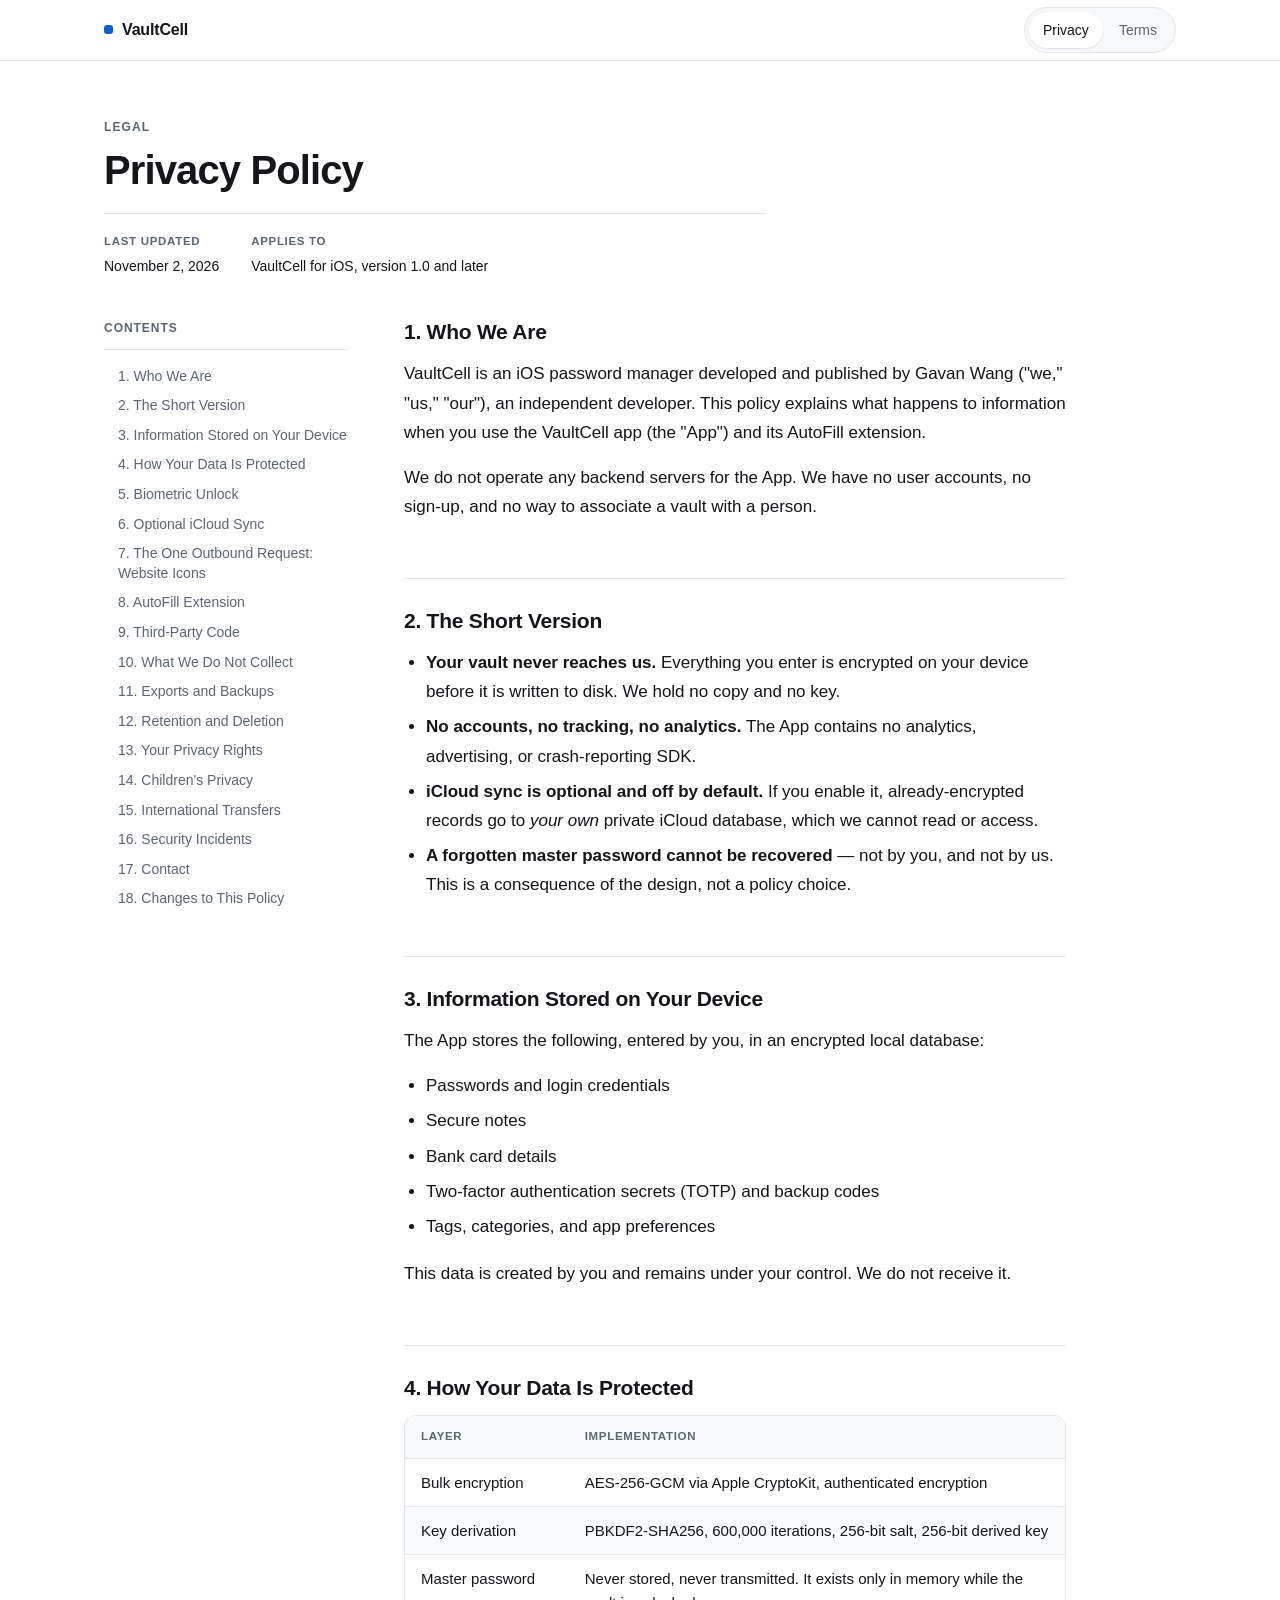
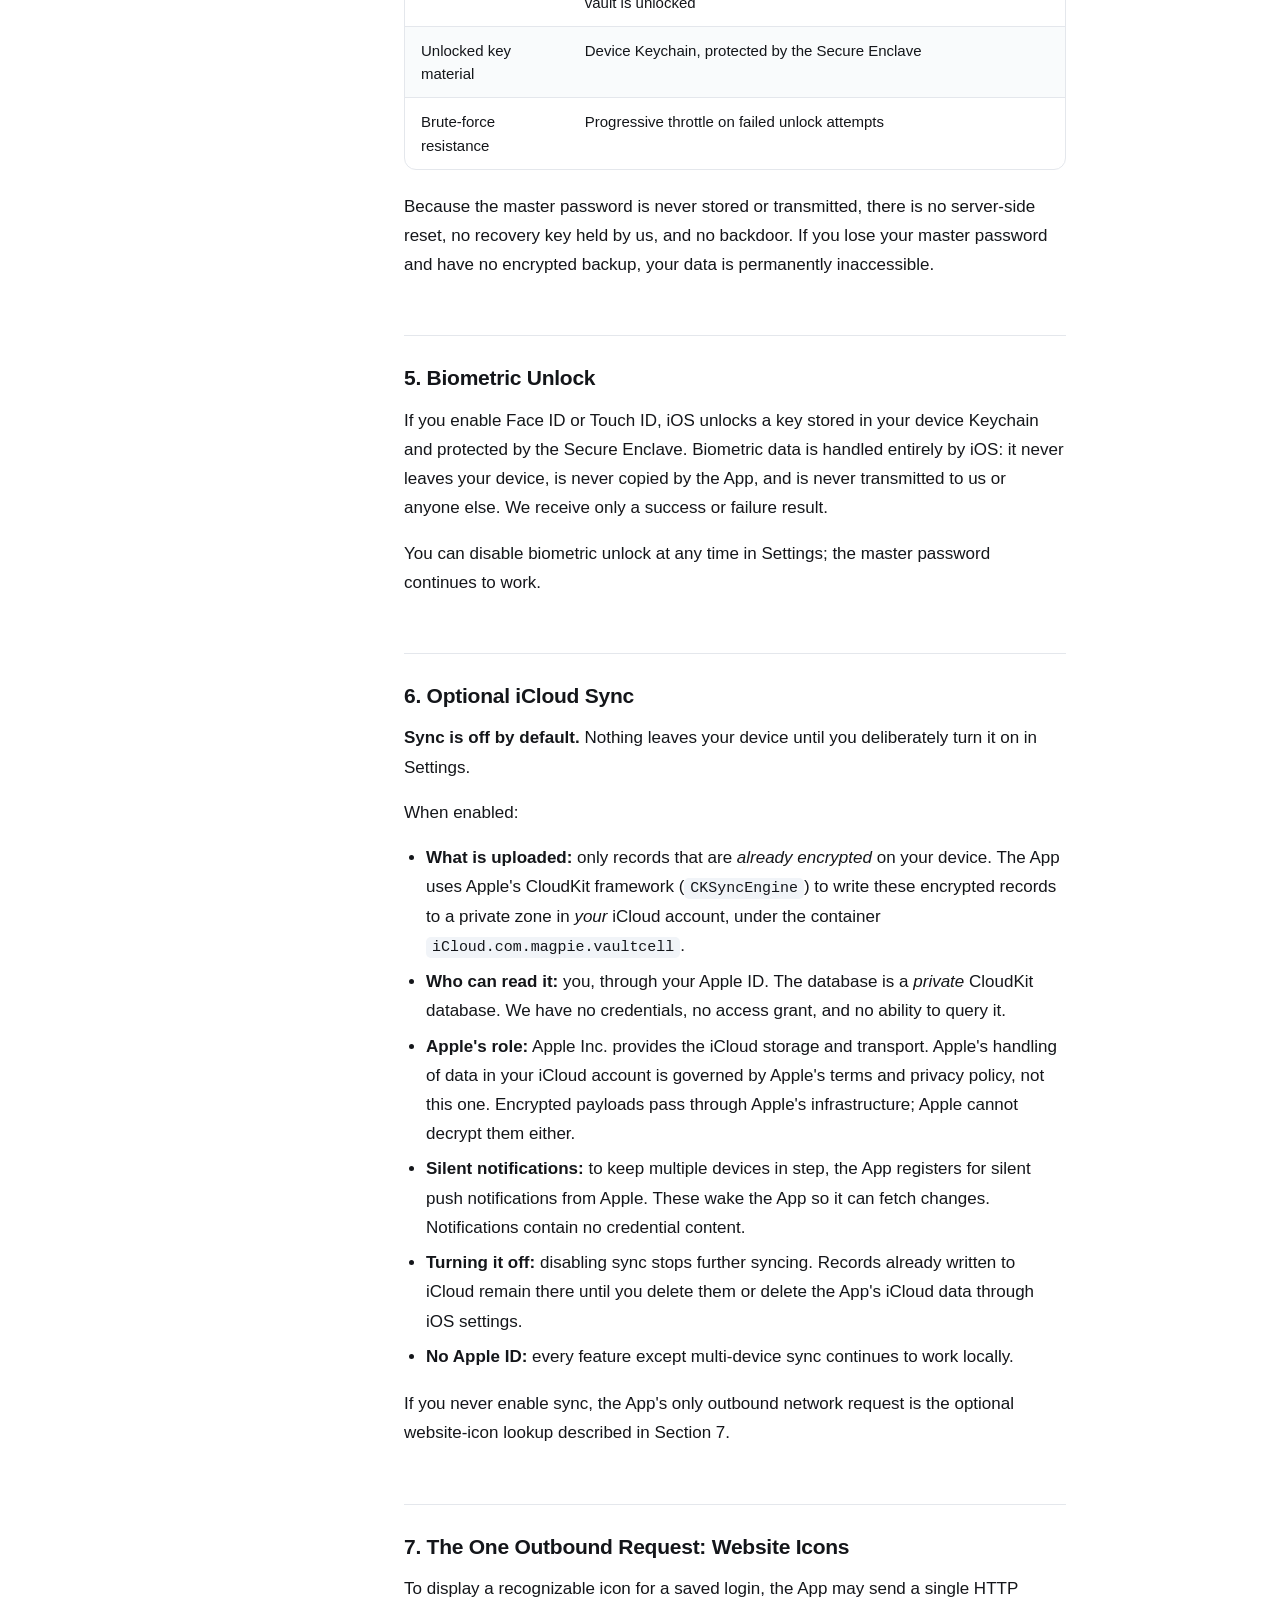
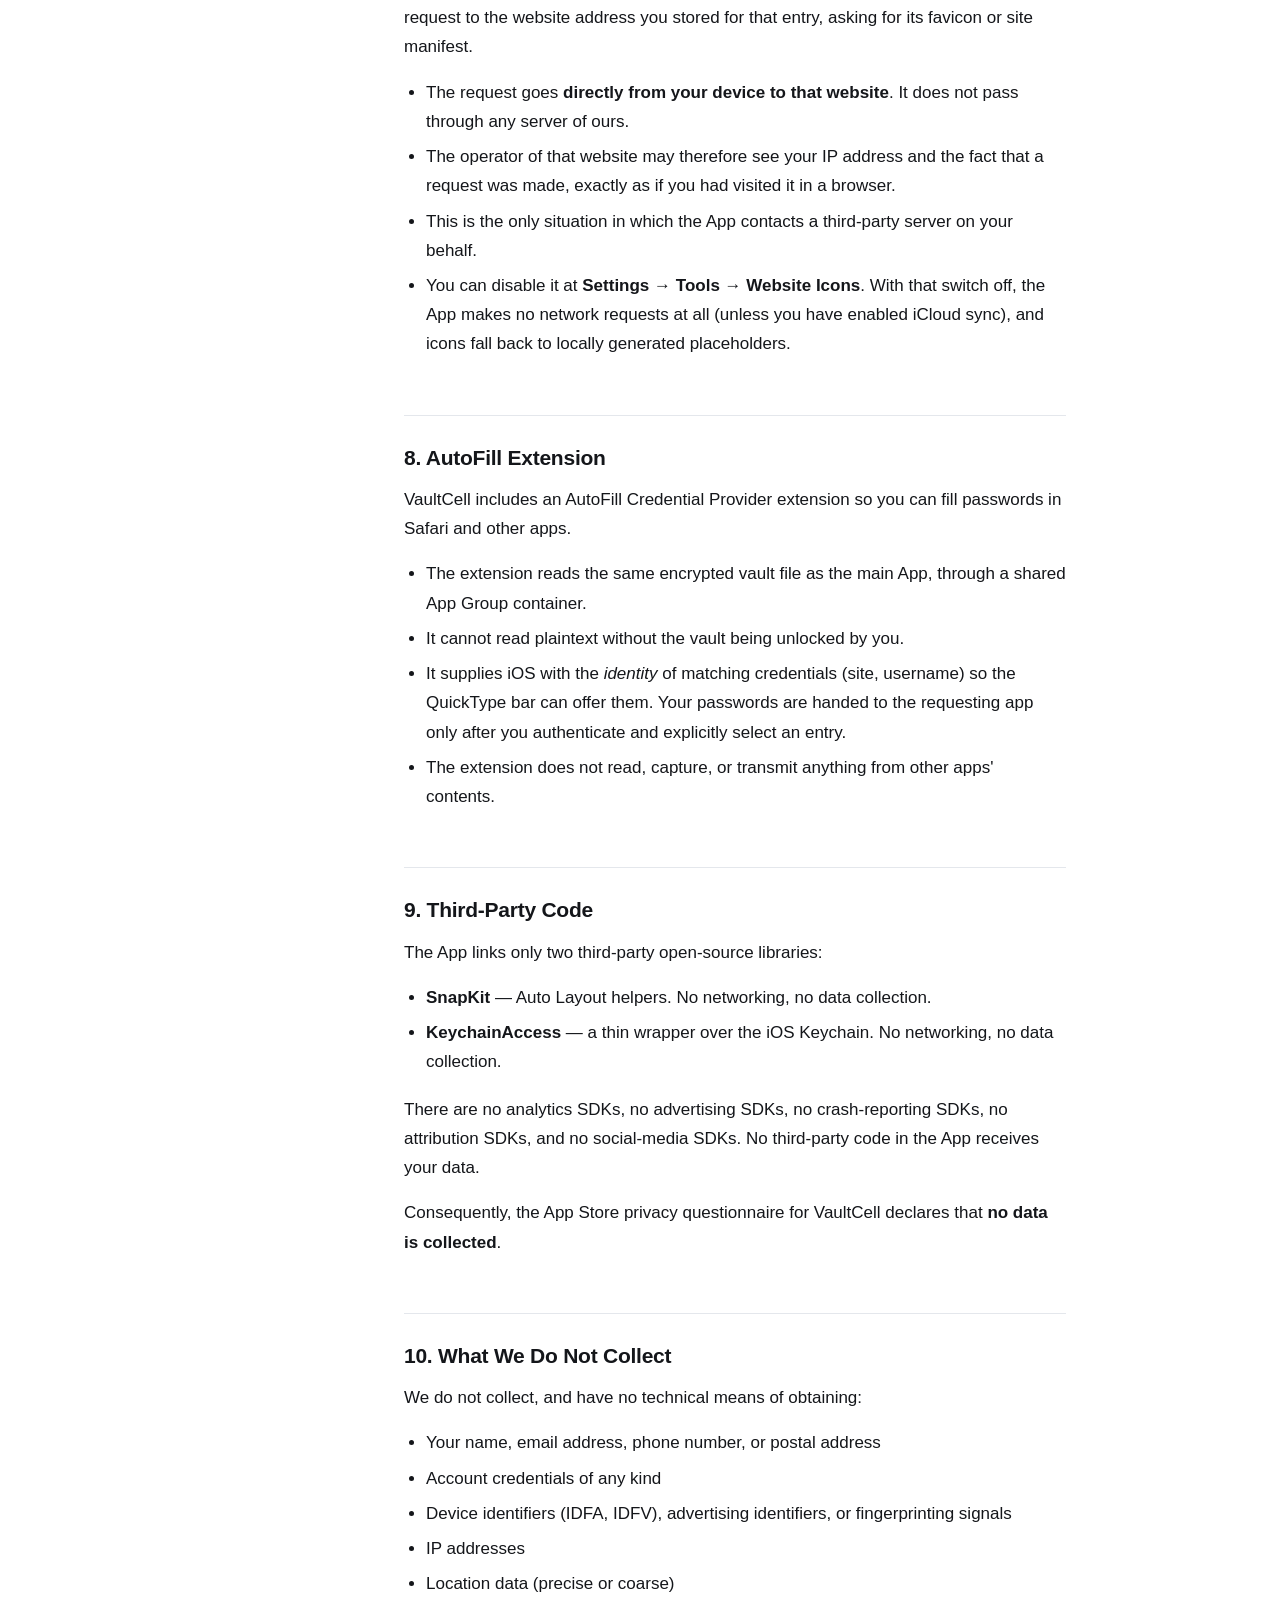
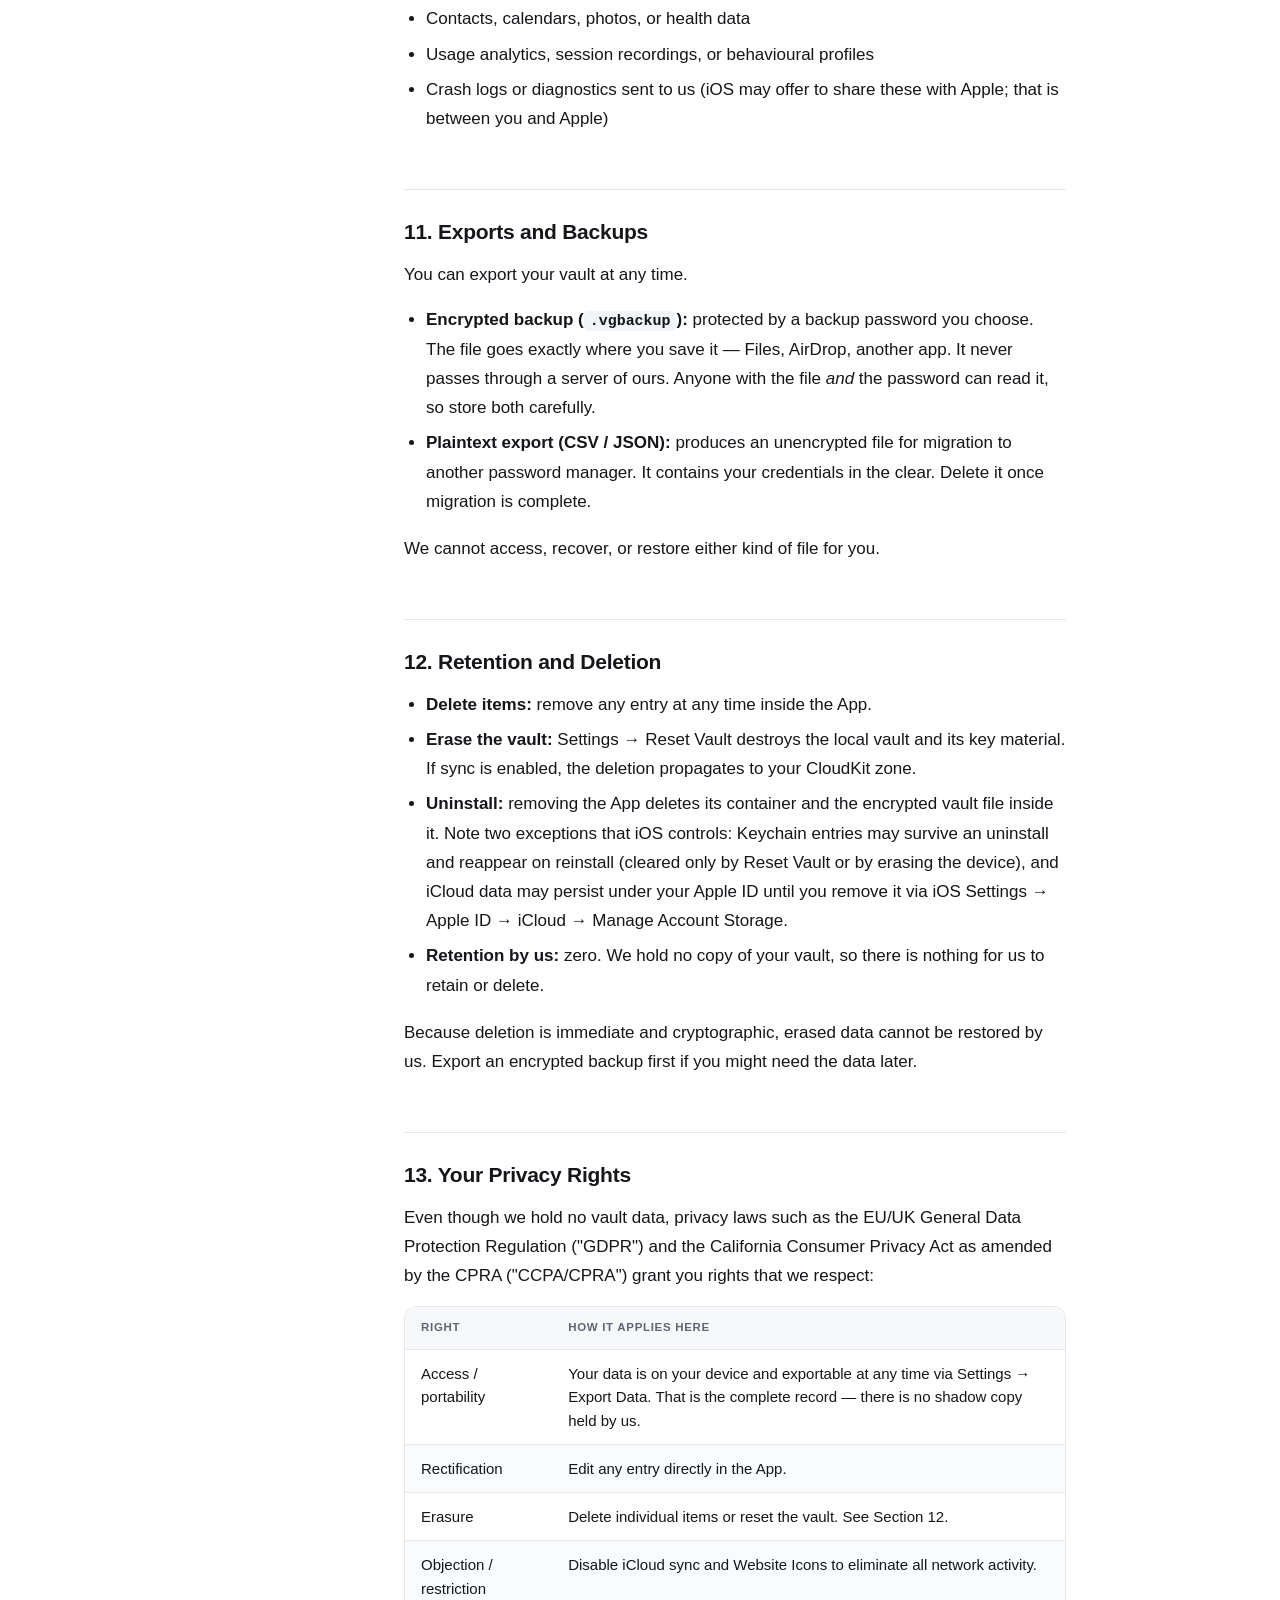
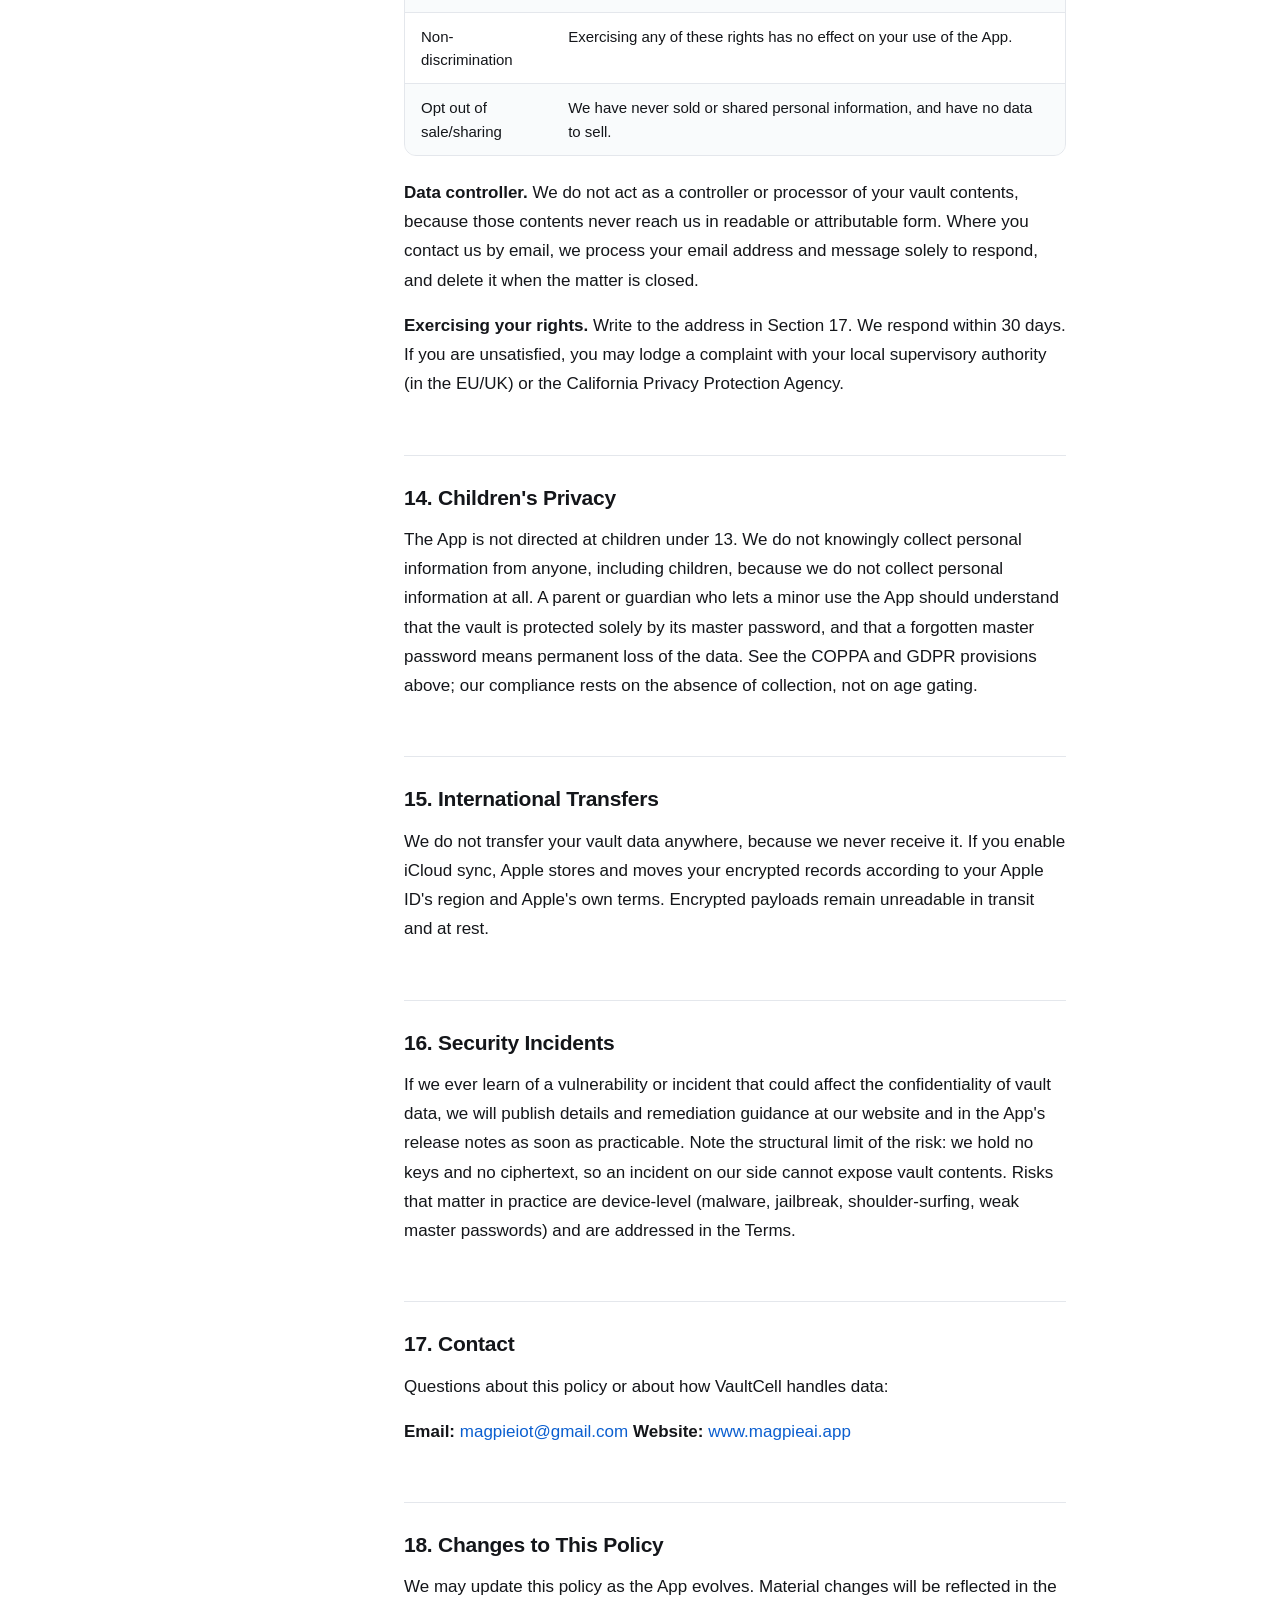
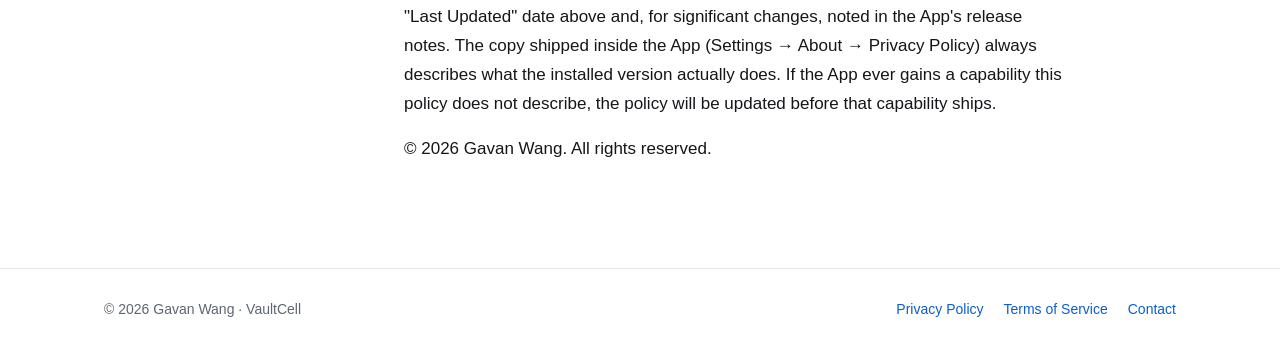
==== privacy.html @ c6d84171 "Add VaultCell legal site (privacy policy, terms, index)" ====
<!doctype html>
<html lang="en">
<head>
<meta charset="utf-8">
<meta name="viewport" content="width=device-width, initial-scale=1">
<title>Privacy Policy — VaultCell</title>
<meta name="description" content="How VaultCell handles your data: on-device encryption, optional iCloud sync, and the single outbound website-icon request.">
<meta name="theme-color" content="#ffffff" media="(prefers-color-scheme: light)">
<meta name="theme-color" content="#0e1116" media="(prefers-color-scheme: dark)">
<link rel="stylesheet" href="assets/legal.css">
</head>
<body>
<a class="skip-link" href="#content">Skip to content</a>

<header class="site-header">
  <div class="shell header-inner">
    <a class="wordmark" href="index.html"><span class="dot" aria-hidden="true"></span>VaultCell</a>
    <nav class="doc-switch" aria-label="Legal documents">
      <a href="privacy.html" aria-current="page">Privacy</a>
      <a href="terms.html">Terms</a>
    </nav>
  </div>
</header>

<main class="shell page" id="content">
  <div class="page-head">
    <p class="eyebrow">Legal</p>
    <h1>Privacy Policy</h1>
    <dl class="meta">
      <div><dt>Last updated</dt><dd>November 2, 2026</dd></div>
      <div><dt>Applies to</dt><dd>VaultCell for iOS, version 1.0 and later</dd></div>
    </dl>
  </div>

  <div class="layout">
    <details class="toc" id="toc">
      <summary>Contents</summary>
      <ol>
        <li><a href="#who-we-are">1. Who We Are</a></li>
        <li><a href="#the-short-version">2. The Short Version</a></li>
        <li><a href="#information-stored-on-your-device">3. Information Stored on Your Device</a></li>
        <li><a href="#how-your-data-is-protected">4. How Your Data Is Protected</a></li>
        <li><a href="#biometric-unlock">5. Biometric Unlock</a></li>
        <li><a href="#optional-icloud-sync">6. Optional iCloud Sync</a></li>
        <li><a href="#the-one-outbound-request-website-icons">7. The One Outbound Request: Website Icons</a></li>
        <li><a href="#autofill-extension">8. AutoFill Extension</a></li>
        <li><a href="#third-party-code">9. Third-Party Code</a></li>
        <li><a href="#what-we-do-not-collect">10. What We Do Not Collect</a></li>
        <li><a href="#exports-and-backups">11. Exports and Backups</a></li>
        <li><a href="#retention-and-deletion">12. Retention and Deletion</a></li>
        <li><a href="#your-privacy-rights">13. Your Privacy Rights</a></li>
        <li><a href="#children-s-privacy">14. Children's Privacy</a></li>
        <li><a href="#international-transfers">15. International Transfers</a></li>
        <li><a href="#security-incidents">16. Security Incidents</a></li>
        <li><a href="#contact">17. Contact</a></li>
        <li><a href="#changes-to-this-policy">18. Changes to This Policy</a></li>
      </ol>
    </details>
    <article class="prose">
<h2 id="who-we-are">1. Who We Are</h2>
<p>VaultCell is an iOS password manager developed and published by Gavan Wang ("we," "us," "our"), an independent developer. This policy explains what happens to information when you use the VaultCell app (the "App") and its AutoFill extension.</p>
<p>We do not operate any backend servers for the App. We have no user accounts, no sign-up, and no way to associate a vault with a person.</p>

<h2 id="the-short-version">2. The Short Version</h2>
<ul>
<li><strong>Your vault never reaches us.</strong> Everything you enter is encrypted on your device before it is written to disk. We hold no copy and no key.</li>
<li><strong>No accounts, no tracking, no analytics.</strong> The App contains no analytics, advertising, or crash-reporting SDK.</li>
<li><strong>iCloud sync is optional and off by default.</strong> If you enable it, already-encrypted records go to <em>your own</em> private iCloud database, which we cannot read or access.</li>
<li><strong>A forgotten master password cannot be recovered</strong> — not by you, and not by us. This is a consequence of the design, not a policy choice.</li>
</ul>

<h2 id="information-stored-on-your-device">3. Information Stored on Your Device</h2>
<p>The App stores the following, entered by you, in an encrypted local database:</p>
<ul>
<li>Passwords and login credentials</li>
<li>Secure notes</li>
<li>Bank card details</li>
<li>Two-factor authentication secrets (TOTP) and backup codes</li>
<li>Tags, categories, and app preferences</li>
</ul>
<p>This data is created by you and remains under your control. We do not receive it.</p>

<h2 id="how-your-data-is-protected">4. How Your Data Is Protected</h2>
<div class="table-wrap"><table>
<thead>
<tr>
<th>Layer</th>
<th>Implementation</th>
</tr>
</thead>
<tbody>
<tr>
<td>Bulk encryption</td>
<td>AES-256-GCM via Apple CryptoKit, authenticated encryption</td>
</tr>
<tr>
<td>Key derivation</td>
<td>PBKDF2-SHA256, 600,000 iterations, 256-bit salt, 256-bit derived key</td>
</tr>
<tr>
<td>Master password</td>
<td>Never stored, never transmitted. It exists only in memory while the vault is unlocked</td>
</tr>
<tr>
<td>Unlocked key material</td>
<td>Device Keychain, protected by the Secure Enclave</td>
</tr>
<tr>
<td>Brute-force resistance</td>
<td>Progressive throttle on failed unlock attempts</td>
</tr>
</tbody>
</table></div>
<p>Because the master password is never stored or transmitted, there is no server-side reset, no recovery key held by us, and no backdoor. If you lose your master password and have no encrypted backup, your data is permanently inaccessible.</p>

<h2 id="biometric-unlock">5. Biometric Unlock</h2>
<p>If you enable Face ID or Touch ID, iOS unlocks a key stored in your device Keychain and protected by the Secure Enclave. Biometric data is handled entirely by iOS: it never leaves your device, is never copied by the App, and is never transmitted to us or anyone else. We receive only a success or failure result.</p>
<p>You can disable biometric unlock at any time in Settings; the master password continues to work.</p>

<h2 id="optional-icloud-sync">6. Optional iCloud Sync</h2>
<p><strong>Sync is off by default.</strong> Nothing leaves your device until you deliberately turn it on in Settings.</p>
<p>When enabled:</p>
<ul>
<li><strong>What is uploaded:</strong> only records that are <em>already encrypted</em> on your device. The App uses Apple's CloudKit framework (<code>CKSyncEngine</code>) to write these encrypted records to a private zone in <em>your</em> iCloud account, under the container <code>iCloud.com.magpie.vaultcell</code>.</li>
<li><strong>Who can read it:</strong> you, through your Apple ID. The database is a <em>private</em> CloudKit database. We have no credentials, no access grant, and no ability to query it.</li>
<li><strong>Apple's role:</strong> Apple Inc. provides the iCloud storage and transport. Apple's handling of data in your iCloud account is governed by Apple's terms and privacy policy, not this one. Encrypted payloads pass through Apple's infrastructure; Apple cannot decrypt them either.</li>
<li><strong>Silent notifications:</strong> to keep multiple devices in step, the App registers for silent push notifications from Apple. These wake the App so it can fetch changes. Notifications contain no credential content.</li>
<li><strong>Turning it off:</strong> disabling sync stops further syncing. Records already written to iCloud remain there until you delete them or delete the App's iCloud data through iOS settings.</li>
<li><strong>No Apple ID:</strong> every feature except multi-device sync continues to work locally.</li>
</ul>
<p>If you never enable sync, the App's only outbound network request is the optional website-icon lookup described in Section 7.</p>

<h2 id="the-one-outbound-request-website-icons">7. The One Outbound Request: Website Icons</h2>
<p>To display a recognizable icon for a saved login, the App may send a single HTTP request to the website address you stored for that entry, asking for its favicon or site manifest.</p>
<ul>
<li>The request goes <strong>directly from your device to that website</strong>. It does not pass through any server of ours.</li>
<li>The operator of that website may therefore see your IP address and the fact that a request was made, exactly as if you had visited it in a browser.</li>
<li>This is the only situation in which the App contacts a third-party server on your behalf.</li>
<li>You can disable it at <strong>Settings → Tools → Website Icons</strong>. With that switch off, the App makes no network requests at all (unless you have enabled iCloud sync), and icons fall back to locally generated placeholders.</li>
</ul>

<h2 id="autofill-extension">8. AutoFill Extension</h2>
<p>VaultCell includes an AutoFill Credential Provider extension so you can fill passwords in Safari and other apps.</p>
<ul>
<li>The extension reads the same encrypted vault file as the main App, through a shared App Group container.</li>
<li>It cannot read plaintext without the vault being unlocked by you.</li>
<li>It supplies iOS with the <em>identity</em> of matching credentials (site, username) so the QuickType bar can offer them. Your passwords are handed to the requesting app only after you authenticate and explicitly select an entry.</li>
<li>The extension does not read, capture, or transmit anything from other apps' contents.</li>
</ul>

<h2 id="third-party-code">9. Third-Party Code</h2>
<p>The App links only two third-party open-source libraries:</p>
<ul>
<li><strong>SnapKit</strong> — Auto Layout helpers. No networking, no data collection.</li>
<li><strong>KeychainAccess</strong> — a thin wrapper over the iOS Keychain. No networking, no data collection.</li>
</ul>
<p>There are no analytics SDKs, no advertising SDKs, no crash-reporting SDKs, no attribution SDKs, and no social-media SDKs. No third-party code in the App receives your data.</p>
<p>Consequently, the App Store privacy questionnaire for VaultCell declares that <strong>no data is collected</strong>.</p>

<h2 id="what-we-do-not-collect">10. What We Do Not Collect</h2>
<p>We do not collect, and have no technical means of obtaining:</p>
<ul>
<li>Your name, email address, phone number, or postal address</li>
<li>Account credentials of any kind</li>
<li>Device identifiers (IDFA, IDFV), advertising identifiers, or fingerprinting signals</li>
<li>IP addresses</li>
<li>Location data (precise or coarse)</li>
<li>Contacts, calendars, photos, or health data</li>
<li>Usage analytics, session recordings, or behavioural profiles</li>
<li>Crash logs or diagnostics sent to us (iOS may offer to share these with Apple; that is between you and Apple)</li>
</ul>

<h2 id="exports-and-backups">11. Exports and Backups</h2>
<p>You can export your vault at any time.</p>
<ul>
<li><strong>Encrypted backup (<code>.vgbackup</code>):</strong> protected by a backup password you choose. The file goes exactly where you save it — Files, AirDrop, another app. It never passes through a server of ours. Anyone with the file <em>and</em> the password can read it, so store both carefully.</li>
<li><strong>Plaintext export (CSV / JSON):</strong> produces an unencrypted file for migration to another password manager. It contains your credentials in the clear. Delete it once migration is complete.</li>
</ul>
<p>We cannot access, recover, or restore either kind of file for you.</p>

<h2 id="retention-and-deletion">12. Retention and Deletion</h2>
<ul>
<li><strong>Delete items:</strong> remove any entry at any time inside the App.</li>
<li><strong>Erase the vault:</strong> Settings → Reset Vault destroys the local vault and its key material. If sync is enabled, the deletion propagates to your CloudKit zone.</li>
<li><strong>Uninstall:</strong> removing the App deletes its container and the encrypted vault file inside it. Note two exceptions that iOS controls: Keychain entries may survive an uninstall and reappear on reinstall (cleared only by Reset Vault or by erasing the device), and iCloud data may persist under your Apple ID until you remove it via iOS Settings → Apple ID → iCloud → Manage Account Storage.</li>
<li><strong>Retention by us:</strong> zero. We hold no copy of your vault, so there is nothing for us to retain or delete.</li>
</ul>
<p>Because deletion is immediate and cryptographic, erased data cannot be restored by us. Export an encrypted backup first if you might need the data later.</p>

<h2 id="your-privacy-rights">13. Your Privacy Rights</h2>
<p>Even though we hold no vault data, privacy laws such as the EU/UK General Data Protection Regulation ("GDPR") and the California Consumer Privacy Act as amended by the CPRA ("CCPA/CPRA") grant you rights that we respect:</p>
<div class="table-wrap"><table>
<thead>
<tr>
<th>Right</th>
<th>How it applies here</th>
</tr>
</thead>
<tbody>
<tr>
<td>Access / portability</td>
<td>Your data is on your device and exportable at any time via Settings → Export Data. That is the complete record — there is no shadow copy held by us.</td>
</tr>
<tr>
<td>Rectification</td>
<td>Edit any entry directly in the App.</td>
</tr>
<tr>
<td>Erasure</td>
<td>Delete individual items or reset the vault. See Section 12.</td>
</tr>
<tr>
<td>Objection / restriction</td>
<td>Disable iCloud sync and Website Icons to eliminate all network activity.</td>
</tr>
<tr>
<td>Non-discrimination</td>
<td>Exercising any of these rights has no effect on your use of the App.</td>
</tr>
<tr>
<td>Opt out of sale/sharing</td>
<td>We have never sold or shared personal information, and have no data to sell.</td>
</tr>
</tbody>
</table></div>
<p><strong>Data controller.</strong> We do not act as a controller or processor of your vault contents, because those contents never reach us in readable or attributable form. Where you contact us by email, we process your email address and message solely to respond, and delete it when the matter is closed.</p>
<p><strong>Exercising your rights.</strong> Write to the address in Section 17. We respond within 30 days. If you are unsatisfied, you may lodge a complaint with your local supervisory authority (in the EU/UK) or the California Privacy Protection Agency.</p>

<h2 id="children-s-privacy">14. Children's Privacy</h2>
<p>The App is not directed at children under 13. We do not knowingly collect personal information from anyone, including children, because we do not collect personal information at all. A parent or guardian who lets a minor use the App should understand that the vault is protected solely by its master password, and that a forgotten master password means permanent loss of the data. See the COPPA and GDPR provisions above; our compliance rests on the absence of collection, not on age gating.</p>

<h2 id="international-transfers">15. International Transfers</h2>
<p>We do not transfer your vault data anywhere, because we never receive it. If you enable iCloud sync, Apple stores and moves your encrypted records according to your Apple ID's region and Apple's own terms. Encrypted payloads remain unreadable in transit and at rest.</p>

<h2 id="security-incidents">16. Security Incidents</h2>
<p>If we ever learn of a vulnerability or incident that could affect the confidentiality of vault data, we will publish details and remediation guidance at our website and in the App's release notes as soon as practicable. Note the structural limit of the risk: we hold no keys and no ciphertext, so an incident on our side cannot expose vault contents. Risks that matter in practice are device-level (malware, jailbreak, shoulder-surfing, weak master passwords) and are addressed in the Terms.</p>

<h2 id="contact">17. Contact</h2>
<p>Questions about this policy or about how VaultCell handles data:</p>
<p><strong>Email:</strong> <a href="mailto:magpieiot@gmail.com">magpieiot@gmail.com</a>
<strong>Website:</strong> <a href="https://www.magpieai.app">www.magpieai.app</a></p>

<h2 id="changes-to-this-policy">18. Changes to This Policy</h2>
<p>We may update this policy as the App evolves. Material changes will be reflected in the "Last Updated" date above and, for significant changes, noted in the App's release notes. The copy shipped inside the App (Settings → About → Privacy Policy) always describes what the installed version actually does. If the App ever gains a capability this policy does not describe, the policy will be updated before that capability ships.</p>

<p>© 2026 Gavan Wang. All rights reserved.</p>
    </article>
  </div>
</main>

<footer class="site-footer">
  <div class="shell footer-inner">
    <span>&copy; 2026 Gavan Wang &middot; VaultCell</span>
    <span class="footer-links">
      <a href="privacy.html">Privacy Policy</a>
      <a href="terms.html">Terms of Service</a>
      <a href="mailto:magpieiot@gmail.com">Contact</a>
    </span>
  </div>
</footer>

<script>
  // 桌面端目录常驻展开；移动端默认折叠，点开才占空间
  (function () {
    var toc = document.getElementById("toc");
    if (toc && window.matchMedia("(min-width: 1000px)").matches) toc.open = true;
  })();
</script>
</body>
</html>
---- assets/legal.css ----
/* ------------------------------------------------------------------
 * VaultCell 法律文档站样式表
 *
 * 设计目标：
 * 1. 阅读优先：正文度量限制在 66ch，行高 1.72，字号 17px（桌面与手机都舒适）；
 * 2. 无外部依赖：只用系统字体与 CSS 变量，断网也不会掉样式；
 * 3. 自动适配深色模式与打印（App Store 审核员常直接打印/截图）。
 * ------------------------------------------------------------------ */

*,
*::before,
*::after {
  box-sizing: border-box;
}

:root {
  color-scheme: light dark;
  --bg: #ffffff;
  --bg-elevated: #f6f8fa;
  --text: #14161a;
  --text-muted: #5d6673;
  --border: #e4e7ec;
  --border-strong: #ced4dd;
  --accent: #0b5fd0;
  --mark: #f1f4f8;
  --measure: 70ch;
  --radius: 12px;
  --shadow: 0 1px 2px rgba(16, 24, 40, 0.04), 0 8px 24px rgba(16, 24, 40, 0.06);
  --font-sans: -apple-system, BlinkMacSystemFont, "SF Pro Text", "Segoe UI", Roboto,
    "Helvetica Neue", "PingFang SC", "Hiragino Sans GB", "Microsoft YaHei", sans-serif;
  --font-mono: ui-monospace, SFMono-Regular, "SF Mono", Menlo, Consolas, monospace;
}

@media (prefers-color-scheme: dark) {
  :root {
    --bg: #0e1116;
    --bg-elevated: #151a21;
    --text: #e7eaef;
    --text-muted: #98a2b3;
    --border: #232a34;
    --border-strong: #333d4a;
    --accent: #7aabff;
    --mark: #1a212b;
    --shadow: 0 1px 2px rgba(0, 0, 0, 0.4), 0 8px 24px rgba(0, 0, 0, 0.32);
  }
}

html {
  -webkit-text-size-adjust: 100%;
  scroll-behavior: smooth;
}

@media (prefers-reduced-motion: reduce) {
  html {
    scroll-behavior: auto;
  }
}

body {
  margin: 0;
  background: var(--bg);
  color: var(--text);
  font: 400 17px/1.72 var(--font-sans);
  -webkit-font-smoothing: antialiased;
  -moz-osx-font-smoothing: grayscale;
}

.shell {
  width: 100%;
  max-width: 1120px;
  margin-inline: auto;
  padding-inline: 24px;
}

a {
  color: var(--accent);
  text-decoration: none;
  text-underline-offset: 2px;
}

a:hover {
  text-decoration: underline;
}

:focus-visible {
  outline: 2px solid var(--accent);
  outline-offset: 3px;
  border-radius: 4px;
}

.skip-link {
  position: absolute;
  left: -9999px;
  top: 0;
}

.skip-link:focus {
  left: 16px;
  top: 16px;
  z-index: 20;
  padding: 8px 14px;
  background: var(--bg);
  border-radius: 8px;
  box-shadow: var(--shadow);
}

/* ---------- 顶栏 ---------- */

.site-header {
  position: sticky;
  top: 0;
  z-index: 10;
  background: color-mix(in srgb, var(--bg) 86%, transparent);
  -webkit-backdrop-filter: saturate(180%) blur(14px);
  backdrop-filter: saturate(180%) blur(14px);
  border-bottom: 1px solid var(--border);
}

.header-inner {
  display: flex;
  align-items: center;
  justify-content: space-between;
  gap: 16px;
  min-height: 60px;
}

.wordmark {
  display: inline-flex;
  align-items: center;
  gap: 9px;
  font-size: 16px;
  font-weight: 600;
  letter-spacing: -0.01em;
  color: var(--text);
}

.wordmark:hover {
  text-decoration: none;
}

.wordmark .dot {
  width: 9px;
  height: 9px;
  border-radius: 3px;
  background: var(--accent);
}

.doc-switch {
  display: flex;
  gap: 2px;
  padding: 4px;
  background: var(--bg-elevated);
  border: 1px solid var(--border);
  border-radius: 999px;
}

.doc-switch a {
  padding: 6px 14px;
  border-radius: 999px;
  font-size: 14px;
  font-weight: 500;
  color: var(--text-muted);
  white-space: nowrap;
}

.doc-switch a:hover {
  color: var(--text);
  text-decoration: none;
}

.doc-switch a[aria-current="page"] {
  background: var(--bg);
  color: var(--text);
  box-shadow: 0 1px 2px rgba(16, 24, 40, 0.1);
}

/* ---------- 页头 ---------- */

.page {
  padding-block: 56px 88px;
}

.page-head {
  max-width: var(--measure);
  margin-bottom: 40px;
}

.eyebrow {
  margin: 0 0 10px;
  font-size: 12px;
  font-weight: 600;
  letter-spacing: 0.09em;
  text-transform: uppercase;
  color: var(--text-muted);
}

h1 {
  margin: 0 0 20px;
  font-size: clamp(30px, 4.2vw, 40px);
  line-height: 1.14;
  letter-spacing: -0.022em;
  font-weight: 700;
}

.meta {
  display: flex;
  flex-wrap: wrap;
  gap: 14px 32px;
  margin: 0;
  padding-top: 18px;
  border-top: 1px solid var(--border);
}

.meta > div {
  display: flex;
  flex-direction: column;
  gap: 2px;
}

.meta dt {
  font-size: 11.5px;
  font-weight: 600;
  letter-spacing: 0.06em;
  text-transform: uppercase;
  color: var(--text-muted);
}

.meta dd {
  margin: 0;
  font-size: 14px;
}

/* ---------- 栅格与目录 ---------- */

.layout {
  display: grid;
  grid-template-columns: minmax(0, 1fr);
  gap: 36px;
}

@media (min-width: 1000px) {
  .layout {
    grid-template-columns: 244px minmax(0, 1fr);
    gap: 56px;
    align-items: start;
  }
}

/* 栅格子项默认 min-width:auto，会被宽表格顶出横向滚动，这里统一归零 */
.layout > * {
  min-width: 0;
}

.toc {
  padding: 14px 18px;
  background: var(--bg-elevated);
  border: 1px solid var(--border);
  border-radius: var(--radius);
}

@media (min-width: 1000px) {
  .toc {
    position: sticky;
    top: 88px;
    padding: 0;
    background: transparent;
    border: none;
    border-radius: 0;
  }
}

.toc summary {
  cursor: pointer;
  font-size: 12px;
  font-weight: 600;
  letter-spacing: 0.08em;
  text-transform: uppercase;
  color: var(--text-muted);
  list-style: none;
}

.toc summary::-webkit-details-marker {
  display: none;
}

.toc summary::marker {
  content: "";
}

/* 移动端目录折叠态的指示箭头 */
.toc summary::after {
  content: "";
  display: inline-block;
  width: 7px;
  height: 7px;
  margin-left: 8px;
  border-right: 1.6px solid var(--text-muted);
  border-bottom: 1.6px solid var(--text-muted);
  transform: rotate(45deg) translateY(-2px);
  transition: transform 0.2s ease;
}

.toc[open] summary::after {
  transform: rotate(-135deg) translateY(-2px);
}

@media (min-width: 1000px) {
  .toc summary::after {
    display: none;
  }
}

@media (min-width: 1000px) {
  .toc summary {
    cursor: default;
    pointer-events: none;
    padding-bottom: 10px;
    border-bottom: 1px solid var(--border);
  }
}

.toc ol {
  margin: 12px 0 0;
  padding: 0;
  list-style: none;
}

.toc a {
  display: block;
  padding: 5px 0 5px 12px;
  font-size: 14px;
  line-height: 1.4;
  color: var(--text-muted);
  border-left: 2px solid transparent;
}

.toc a:hover {
  color: var(--text);
  border-left-color: var(--border-strong);
  text-decoration: none;
}

/* ---------- 正文 ---------- */

.prose {
  min-width: 0;
  max-width: var(--measure);
  font-size: 17px;
  overflow-wrap: break-word;
}

.prose h2 {
  margin: 56px 0 14px;
  padding-top: 28px;
  border-top: 1px solid var(--border);
  font-size: 21px;
  font-weight: 650;
  line-height: 1.3;
  letter-spacing: -0.012em;
  scroll-margin-top: 88px;
}

.prose > h2:first-child {
  margin-top: 0;
  padding-top: 0;
  border-top: none;
}

.prose h3 {
  margin: 32px 0 10px;
  font-size: 17px;
  font-weight: 650;
  letter-spacing: -0.008em;
  scroll-margin-top: 88px;
}

.prose p {
  margin: 0 0 16px;
}

.prose ul,
.prose ol {
  margin: 0 0 18px;
  padding-left: 22px;
}

.prose li {
  margin: 6px 0;
}

.prose li > ul,
.prose li > ol {
  margin: 6px 0 0;
}

.prose strong {
  font-weight: 650;
}

.prose blockquote {
  margin: 0 0 18px;
  padding: 2px 0 2px 16px;
  border-left: 3px solid var(--border-strong);
  color: var(--text-muted);
}

.prose code {
  padding: 0.15em 0.4em;
  font-family: var(--font-mono);
  font-size: 0.88em;
  background: var(--mark);
  border-radius: 5px;
}

.table-wrap {
  margin: 0 0 22px;
  overflow-x: auto;
  border: 1px solid var(--border);
  border-radius: var(--radius);
}

.table-wrap table {
  width: 100%;
  min-width: 520px;
  margin: 0;
  border-collapse: collapse;
  font-size: 15px;
  line-height: 1.55;
}

.prose th,
.prose td {
  padding: 12px 16px;
  text-align: left;
  vertical-align: top;
  border-bottom: 1px solid var(--border);
}

.prose thead th {
  background: var(--bg-elevated);
  font-size: 11.5px;
  font-weight: 600;
  letter-spacing: 0.06em;
  text-transform: uppercase;
  color: var(--text-muted);
  white-space: nowrap;
}

.prose tbody tr:last-child td {
  border-bottom: none;
}

.prose tbody tr:nth-child(even) {
  background: color-mix(in srgb, var(--bg-elevated) 60%, transparent);
}

.prose hr {
  display: none;
}

/* 窄屏：两列表格改为「标签 + 值」堆叠，避免整页横向滚动 */
@media (max-width: 640px) {
  .table-wrap {
    overflow: visible;
    border: none;
    border-radius: 0;
  }

  .table-wrap table,
  .table-wrap thead,
  .table-wrap tbody,
  .table-wrap tr,
  .table-wrap td {
    display: block;
    min-width: 0;
    width: auto;
  }

  .table-wrap thead {
    display: none;
  }

  .table-wrap tr {
    padding: 12px 0;
    border-bottom: 1px solid var(--border);
  }

  .table-wrap tr:last-child {
    border-bottom: none;
  }

  .table-wrap td {
    padding: 1px 0;
    border: none;
  }

  .table-wrap td:first-child {
    font-weight: 650;
  }

  .table-wrap tbody tr:nth-child(even) {
    background: transparent;
  }
}

/* ---------- 页脚 ---------- */

.site-footer {
  padding-block: 28px;
  border-top: 1px solid var(--border);
  color: var(--text-muted);
  font-size: 14px;
}

.footer-inner {
  display: flex;
  flex-wrap: wrap;
  gap: 10px 24px;
  align-items: center;
  justify-content: space-between;
}

.footer-links {
  display: flex;
  flex-wrap: wrap;
  gap: 20px;
}

/* ---------- 索引页 ---------- */

.cards {
  display: grid;
  gap: 16px;
  max-width: 720px;
  margin-top: 8px;
}

@media (min-width: 720px) {
  .cards {
    grid-template-columns: 1fr 1fr;
  }
}

.card {
  display: block;
  padding: 24px;
  background: var(--bg-elevated);
  border: 1px solid var(--border);
  border-radius: var(--radius);
  color: var(--text);
}

.card:hover {
  border-color: var(--border-strong);
  box-shadow: var(--shadow);
  text-decoration: none;
}

.card h2 {
  margin: 0 0 8px;
  font-size: 17px;
  font-weight: 650;
  letter-spacing: -0.01em;
}

.card p {
  margin: 0;
  font-size: 14px;
  color: var(--text-muted);
}

/* ---------- 打印 ---------- */

@media print {
  .site-header,
  .toc,
  .site-footer,
  .skip-link {
    display: none !important;
  }

  body {
    font-size: 11pt;
    color: #000;
    background: #fff;
  }

  .page {
    padding: 0;
  }

  .layout {
    display: block;
  }

  .prose {
    max-width: none;
  }

  .prose h2 {
    page-break-after: avoid;
  }

  .table-wrap {
    overflow: visible;
    border-color: #bbb;
  }

  a {
    color: #000;
    text-decoration: none;
  }
}
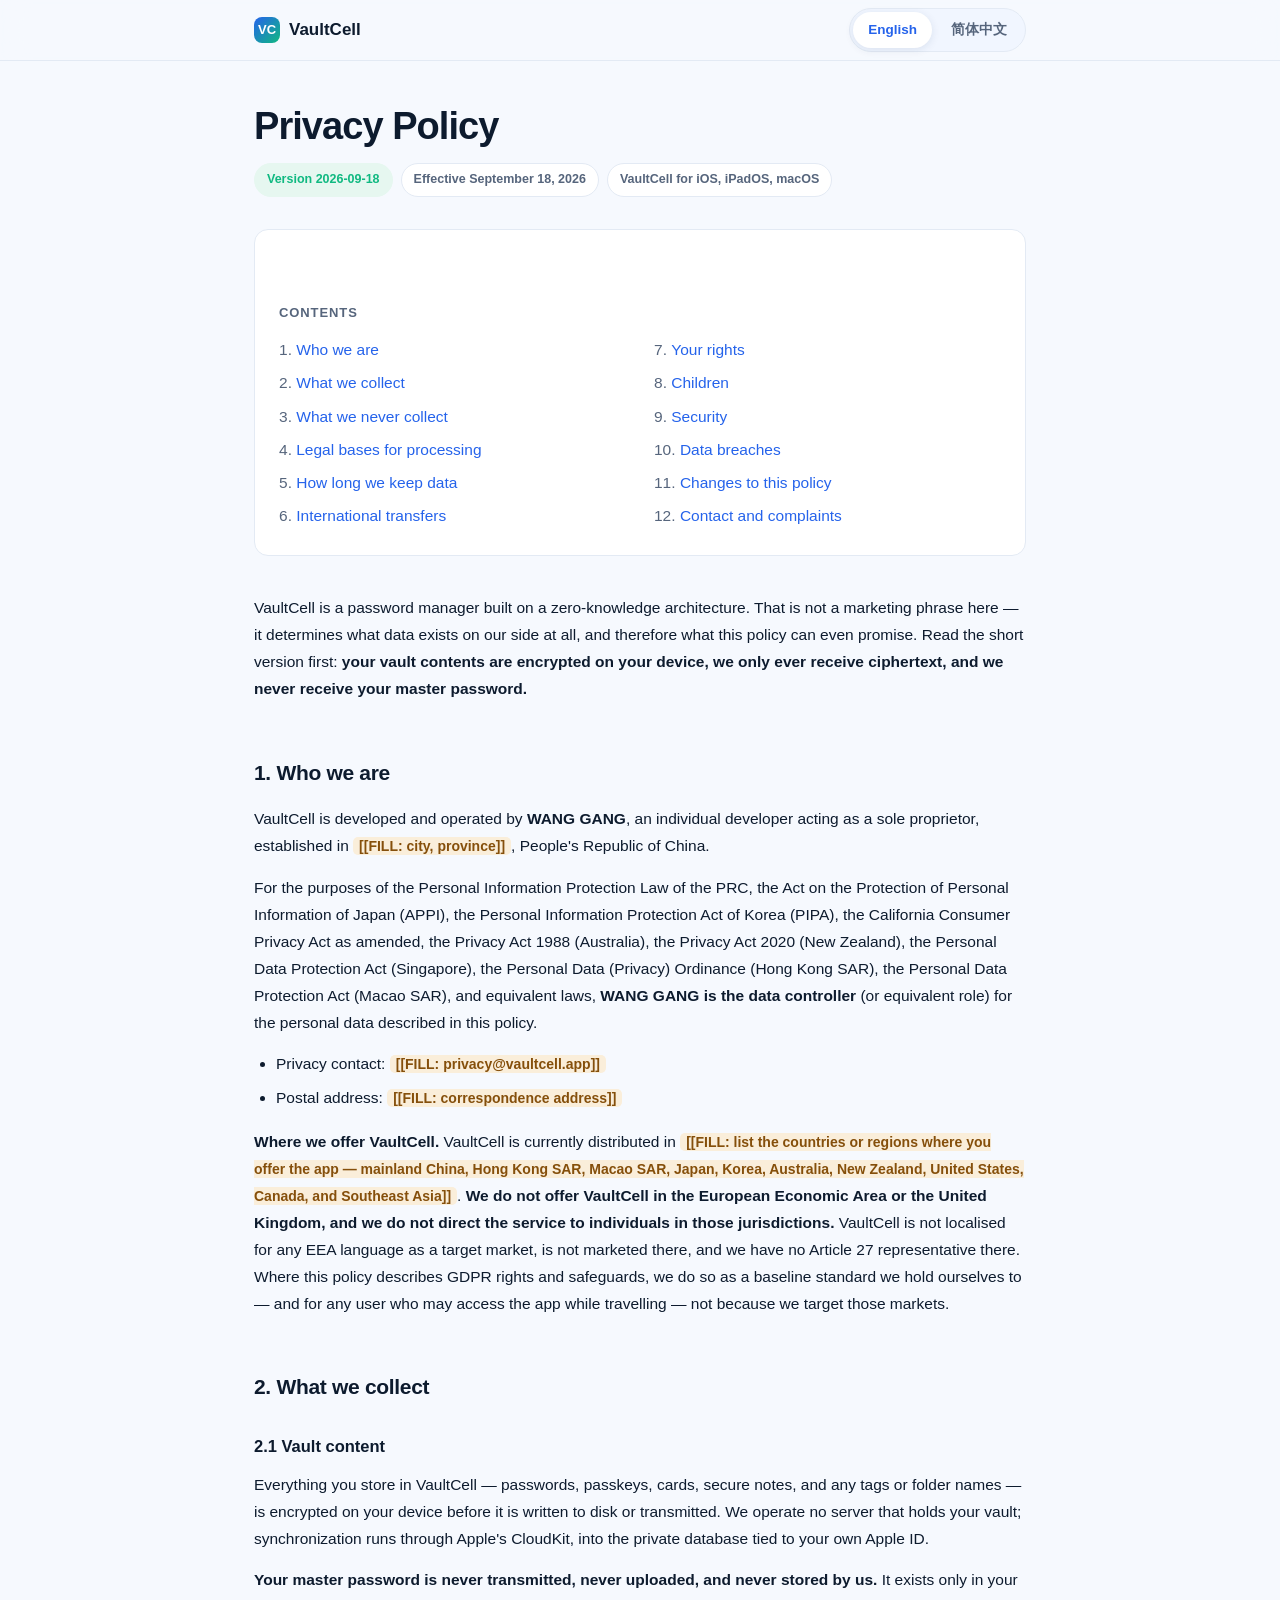
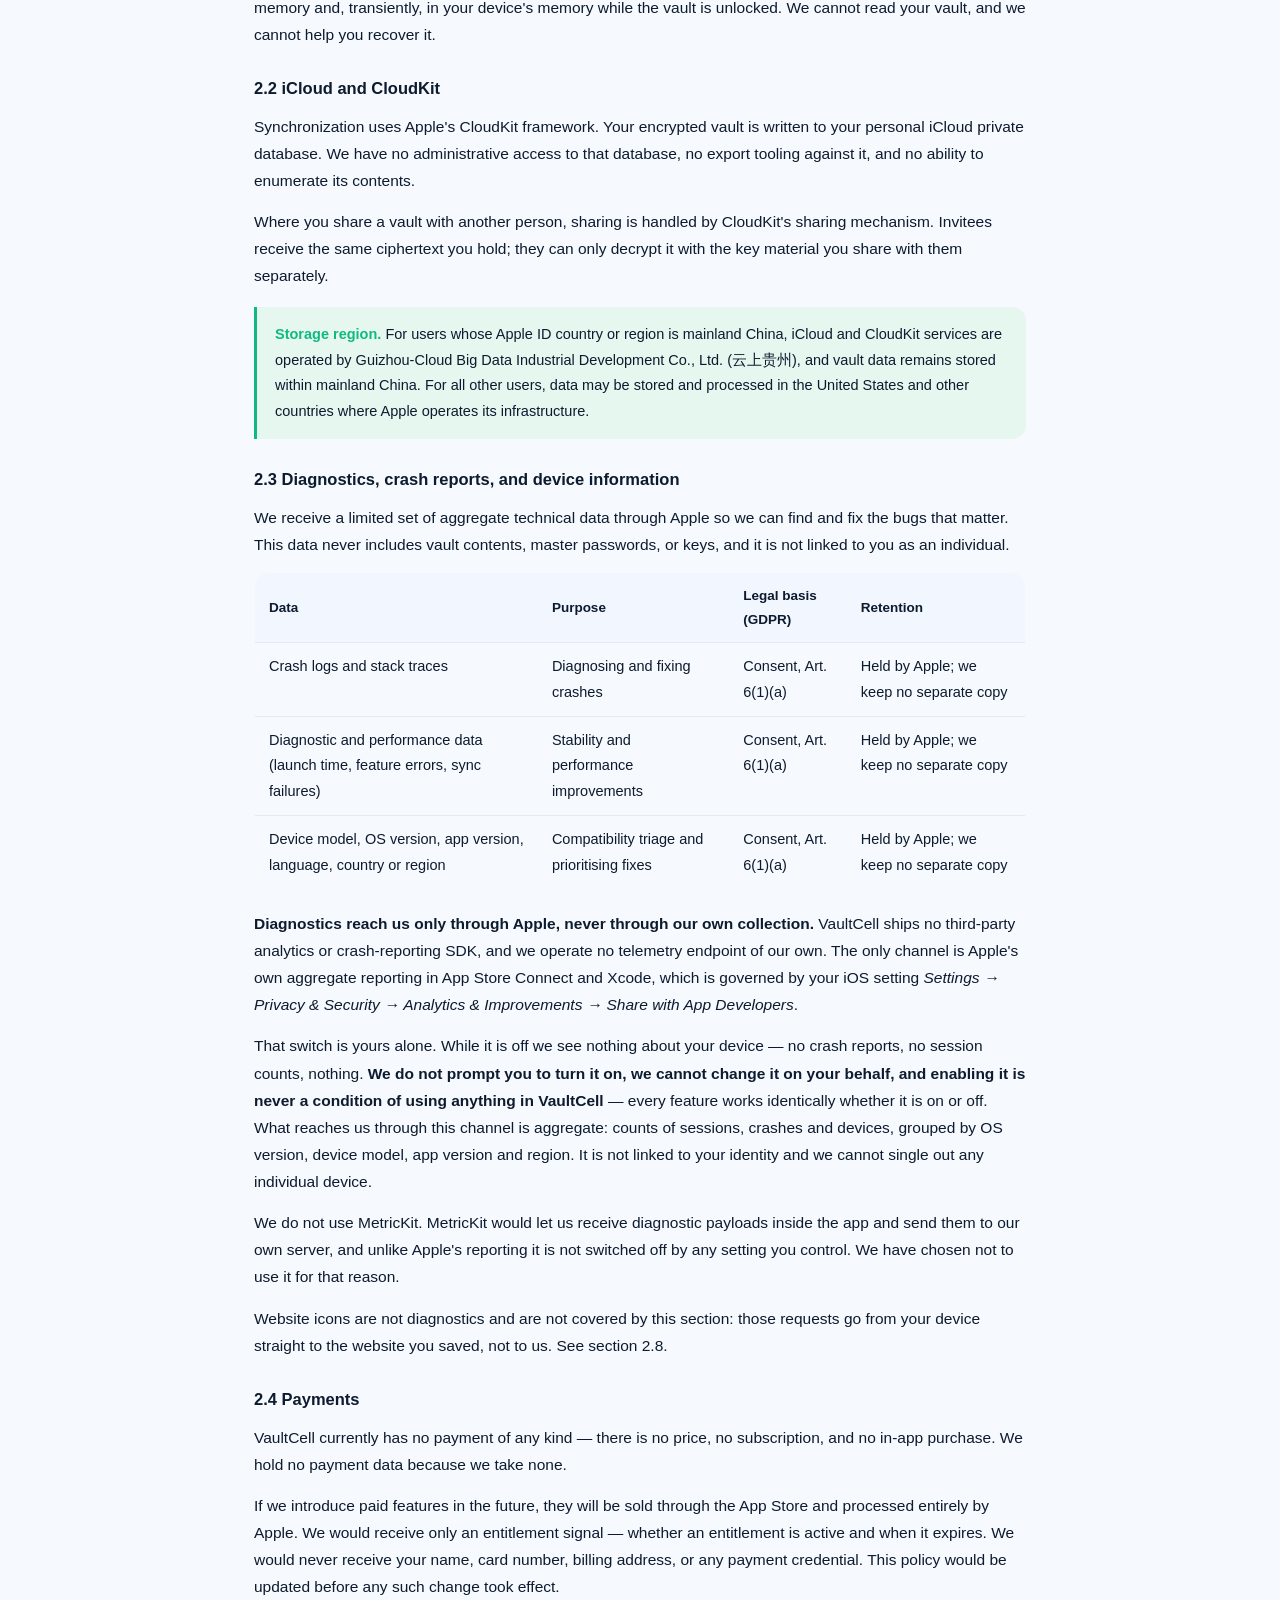
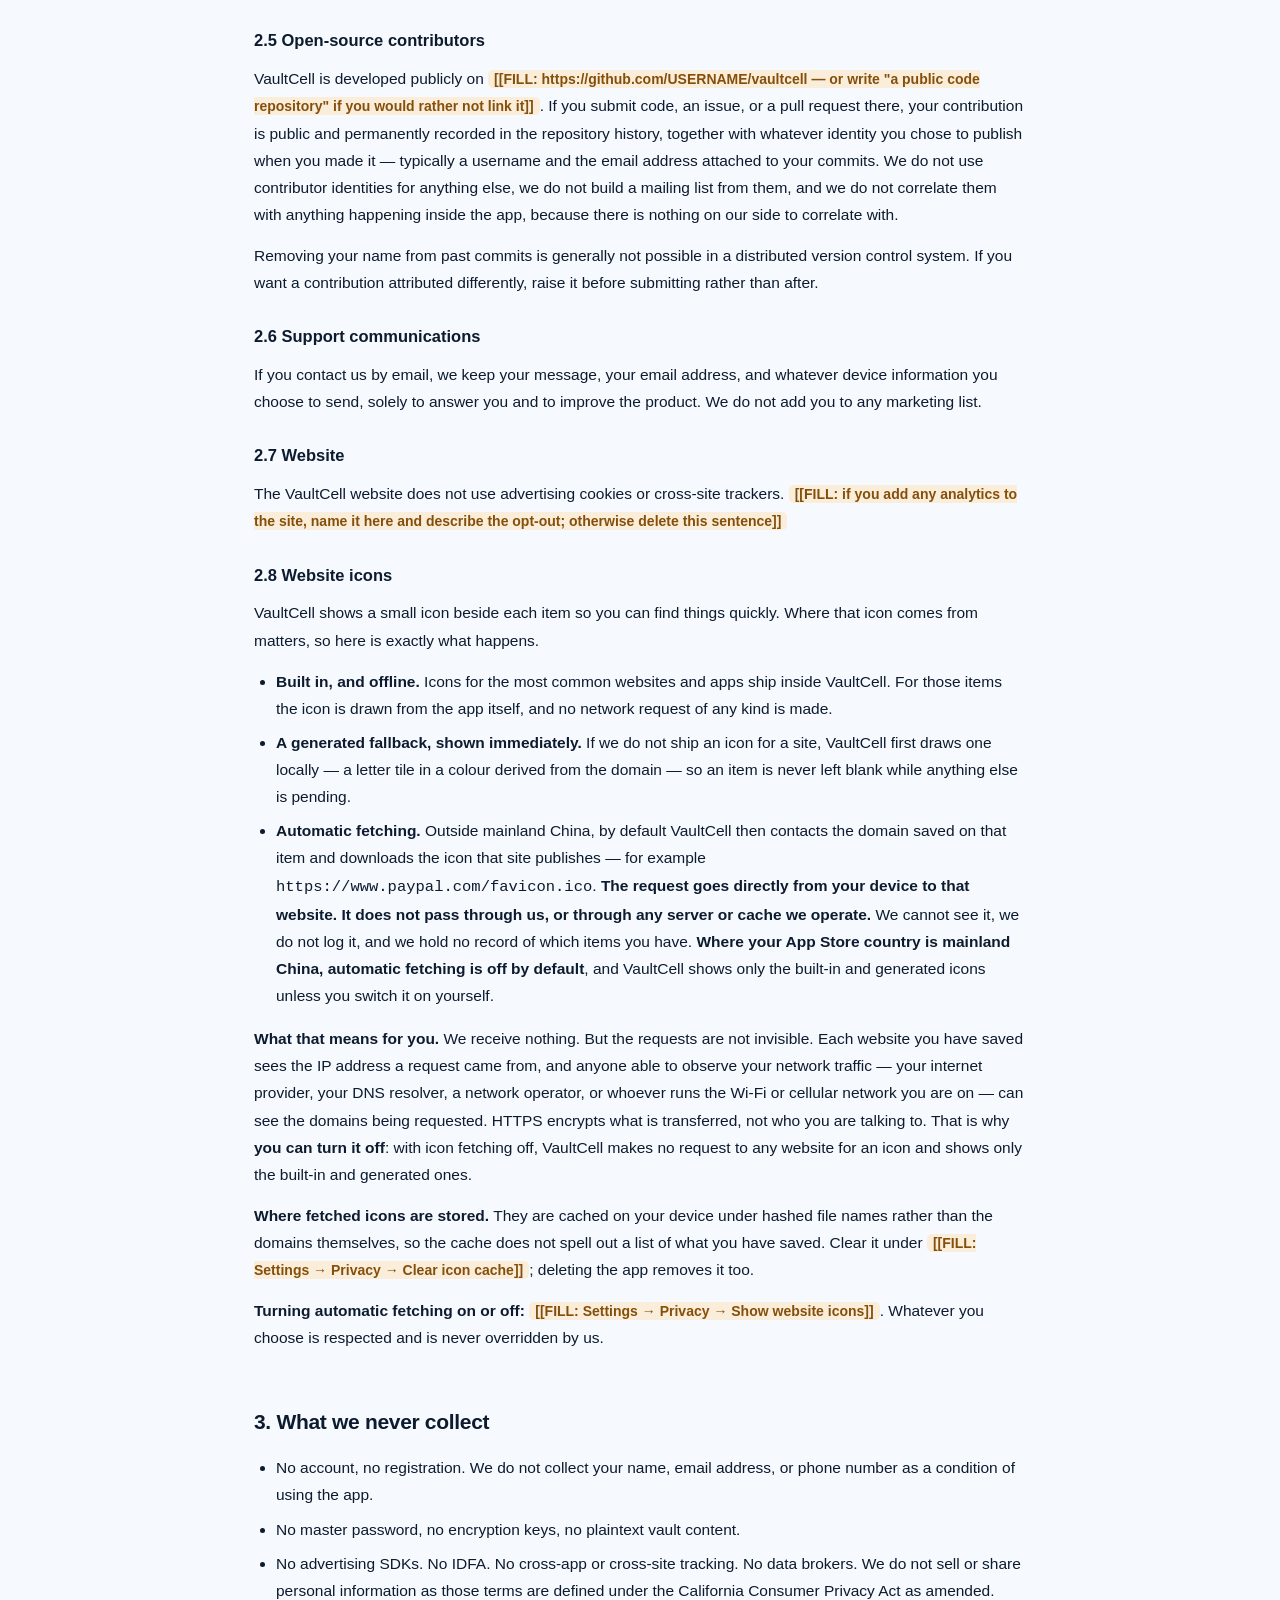
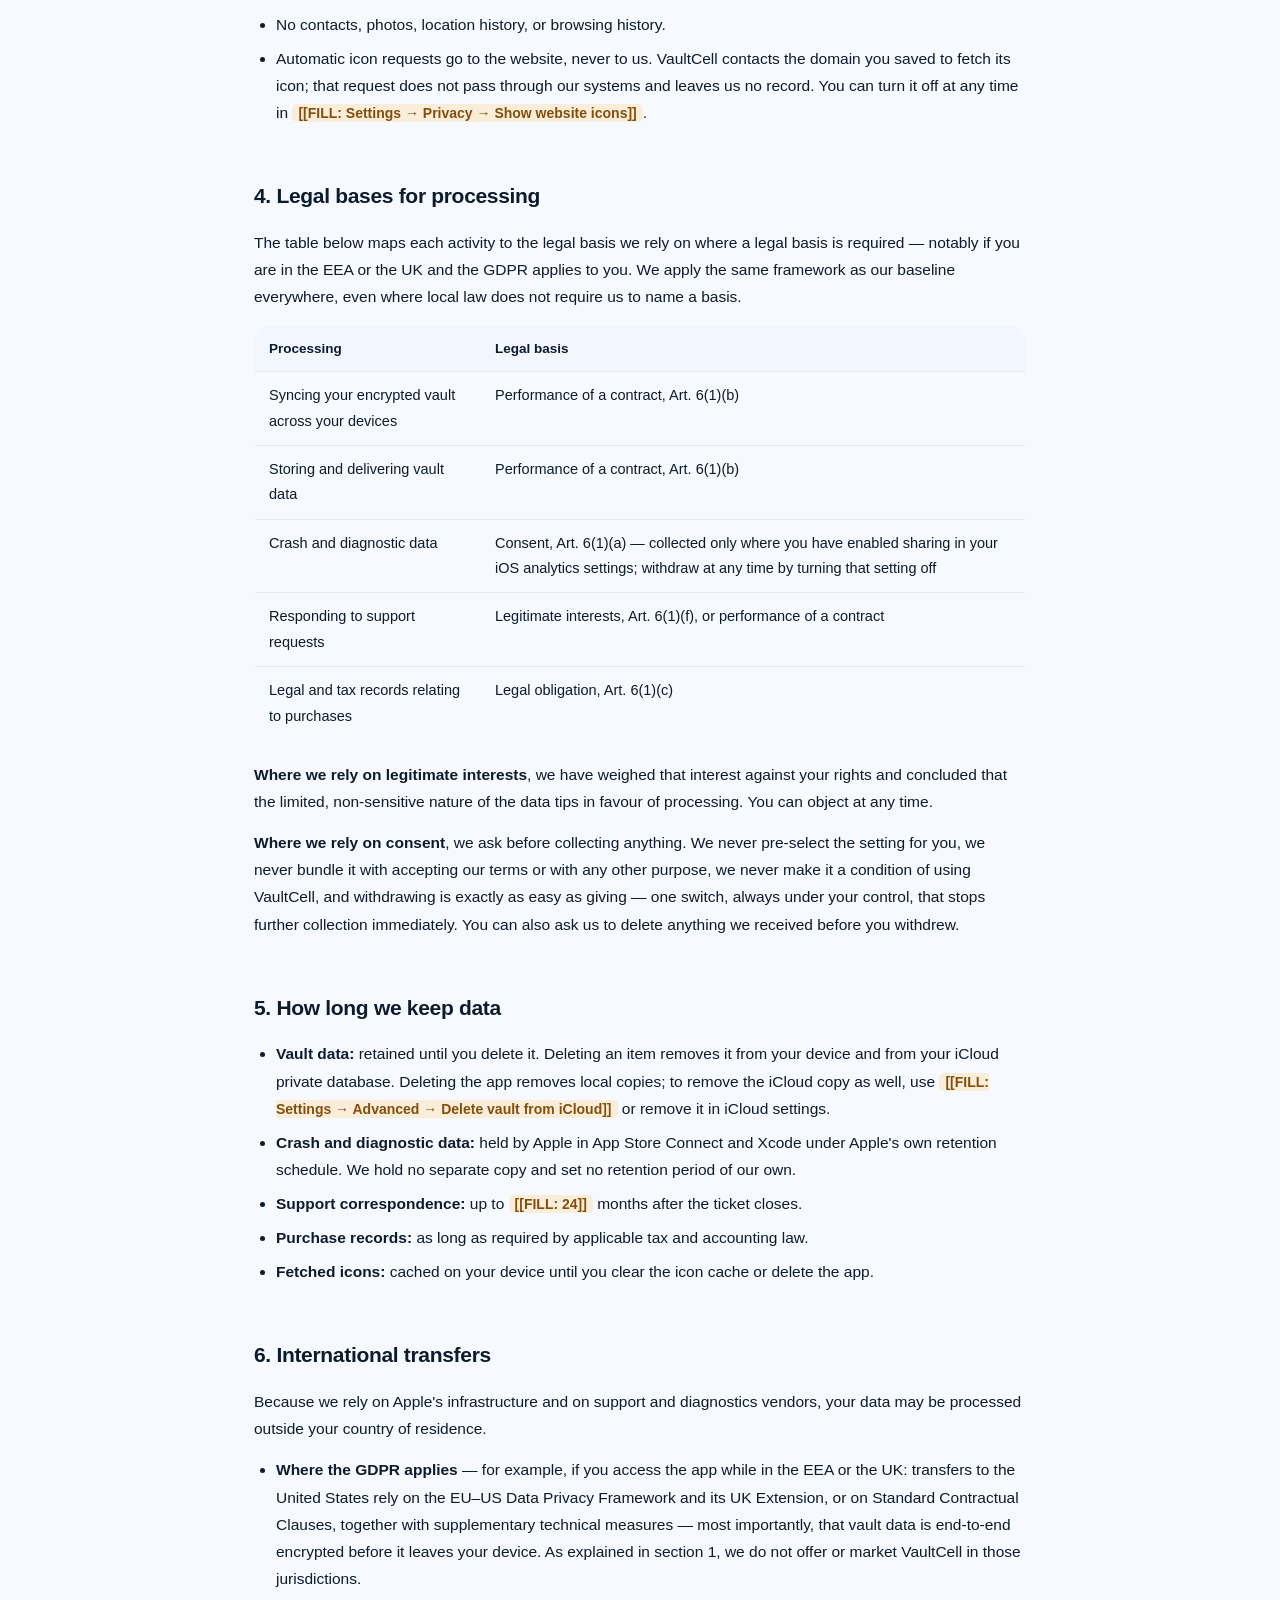
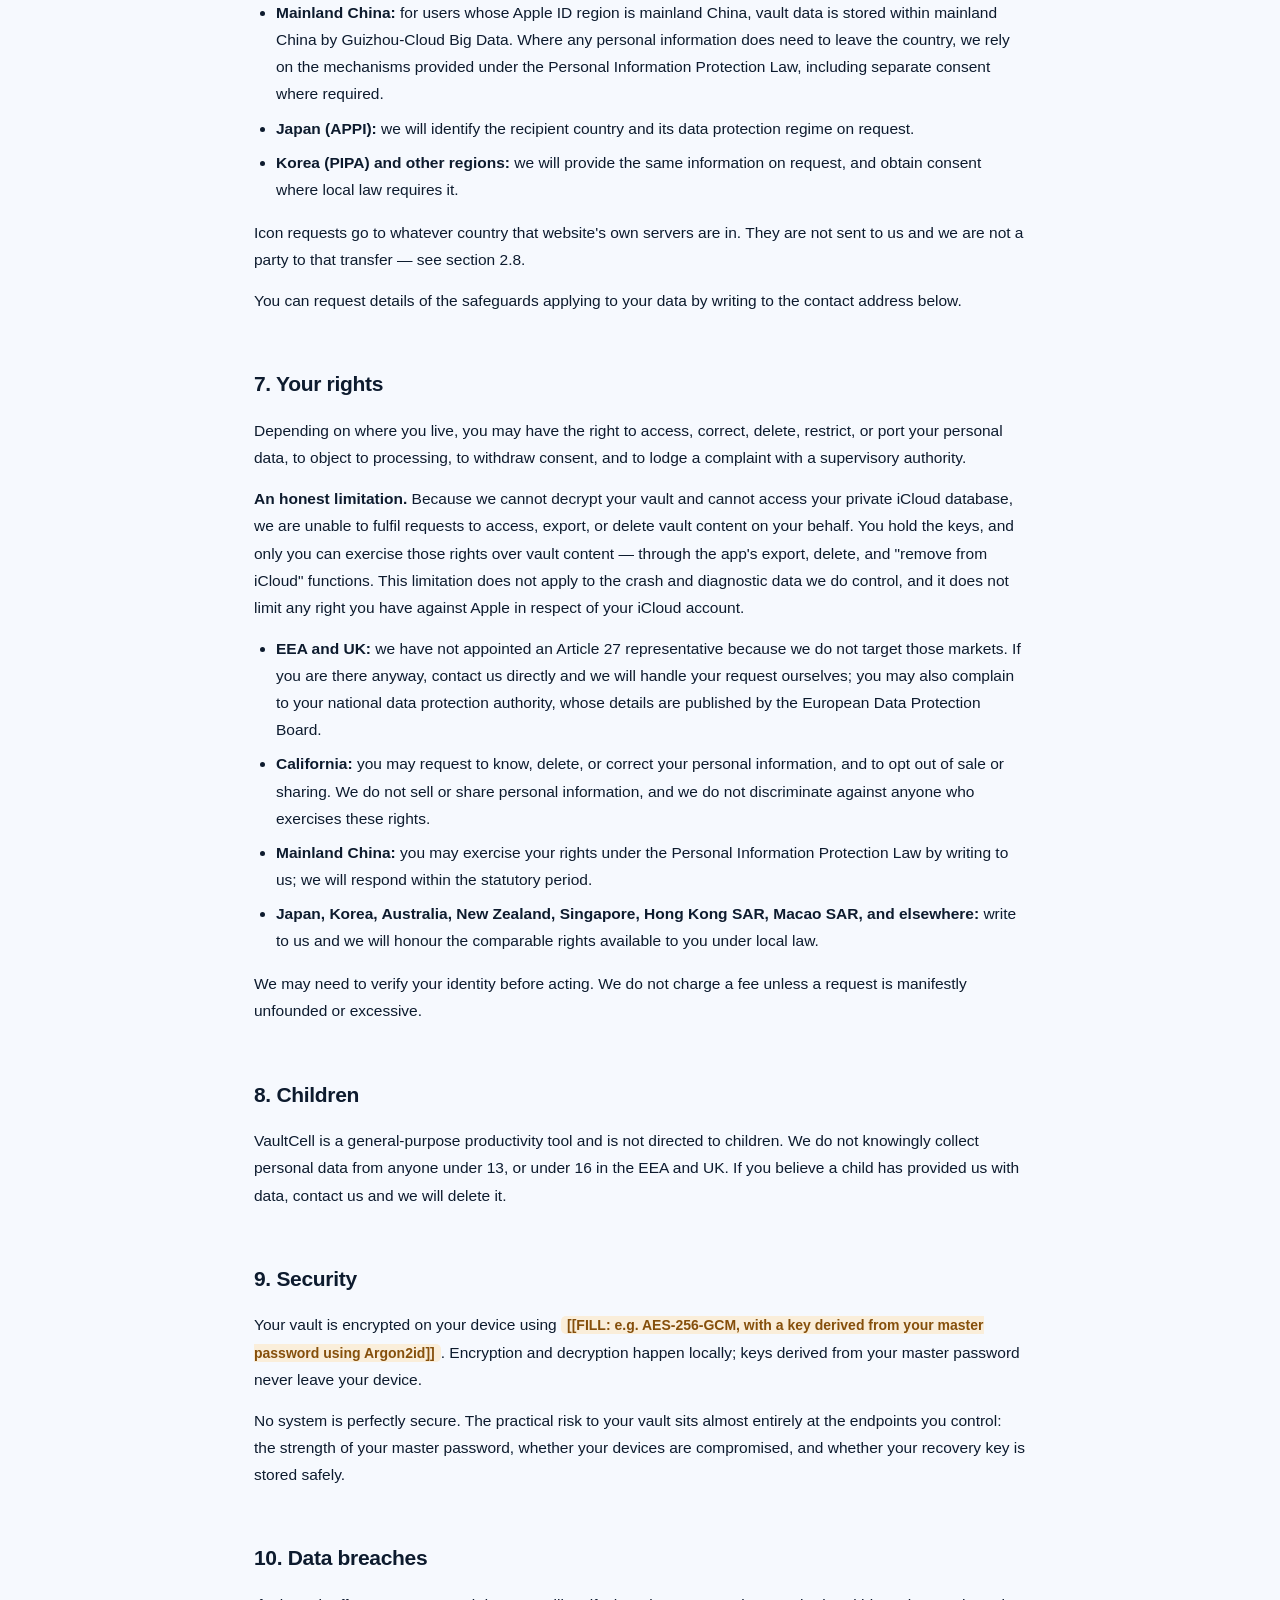
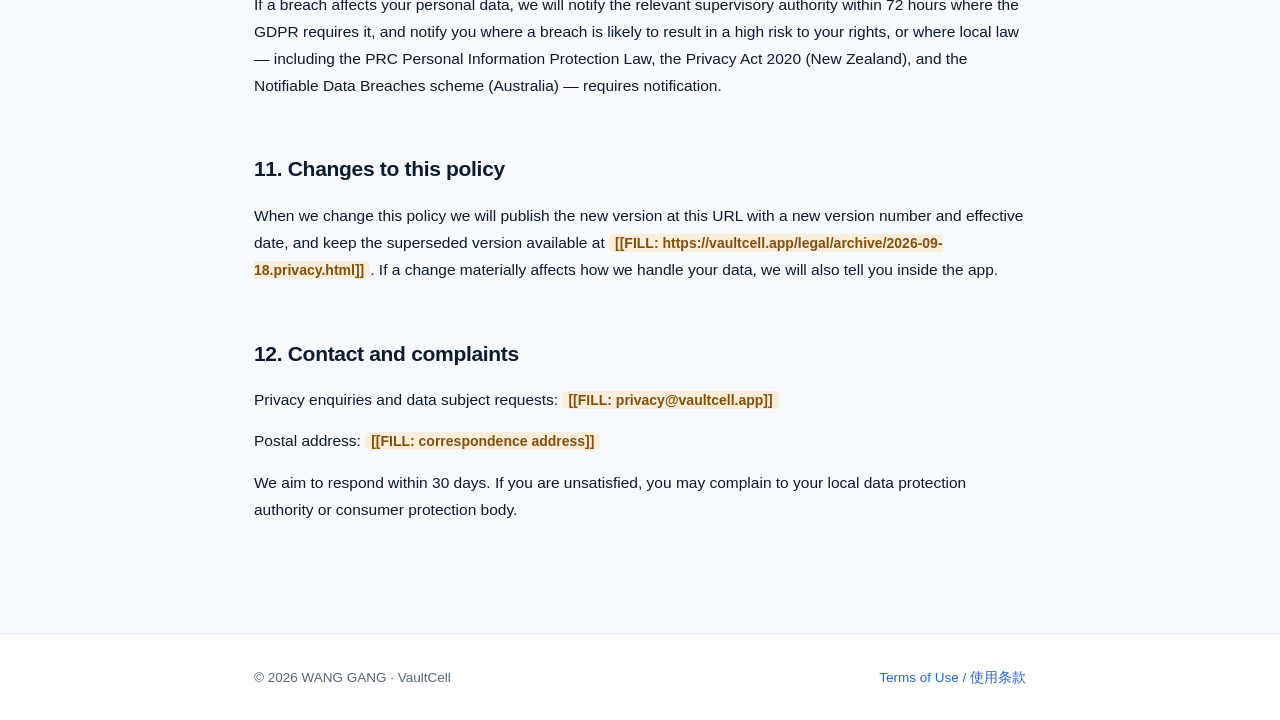
==== commit 5138ec4f: "Rebuild VaultCell landing page with real app screenshots and local icons" ====
--- a/privacy.html
+++ b/privacy.html
@@ -1,269 +1,594 @@
-<!doctype html>
+<!DOCTYPE html>
 <html lang="en">
 <head>
-<meta charset="utf-8">
-<meta name="viewport" content="width=device-width, initial-scale=1">
-<title>Privacy Policy — VaultCell</title>
-<meta name="description" content="How VaultCell handles your data: on-device encryption, optional iCloud sync, and the single outbound website-icon request.">
-<meta name="theme-color" content="#ffffff" media="(prefers-color-scheme: light)">
-<meta name="theme-color" content="#0e1116" media="(prefers-color-scheme: dark)">
-<link rel="stylesheet" href="assets/legal.css">
+<meta charset="UTF-8" />
+<meta name="viewport" content="width=device-width, initial-scale=1.0" />
+<title>Privacy Policy · VaultCell</title>
+<meta name="description" content="How VaultCell handles your data. Zero-knowledge encryption, CloudKit sync, and the diagnostics we collect." />
+<meta name="robots" content="index,follow" />
+<!--
+  ============================================================
+  VaultCell Privacy Policy  ·  Version 2026-09-18
+  ------------------------------------------------------------
+  BEFORE PUBLISHING, replace every [[FILL: ...]] marker.
+  Search the file for "FILL" to find them all:
+
+    1. Developer city / correspondence address
+    2. Privacy contact email
+    3. Retention period for diagnostics
+    4. Encryption algorithms (must match your marketing claims)
+    5. Availability: the countries or regions where you offer the app
+    6. Canonical domain
+
+  DIAGNOSTICS CHANNEL — corrected 2026-09-16, read before changing:
+  The text now says we use Apple's aggregate reporting in App Store
+  Connect and Xcode only, governed by the user's iOS switch
+  "Share with App Developers", and that we do NOT use MetricKit.
+  This is deliberate. MetricKit is NOT gated by any system switch —
+  Apple DTS tested it: with both "Share with App Developers" and
+  "Share iPhone Analytics" off, MetricKit still delivers payloads.
+  MetricKit delivers data to YOUR code, which you then send to your
+  own server, so it is collection by you and needs consent + a switch
+  you build. If you ever add MetricKit, rewrite section 2.3, add an
+  in-app opt-in, and update the Privacy Nutrition Label.
+
+  DECISION APPLIED 2026-09-16: no App Store distribution in the EEA or
+  the UK, so no Article 27 EU/UK Representative is appointed (we do not
+  target those markets, so GDPR Art.3(2) is not engaged). GDPR clauses
+  stay in conditional form as a baseline standard.
+  If you later open the EEA/UK, appoint a representative first, publish
+  their details in section 1, update manifest.json availability, and
+  republish under a new version number.
+
+  DECISION SUPERSEDED 2026-09-16, then corrected same day: diagnostics
+  were first written as relying on "Share iPhone Analytics". That is
+  wrong — see the diagnostics block above for the verified behaviour.
+  Section 2.3 is authoritative; this line is kept only so nobody
+  re-applies the superseded wording.
+
+  DECISION APPLIED 2026-09-17: the product is FREE and OPEN SOURCE
+  under Apache-2.0, developed on GitHub.
+    - Section 2.4 rewritten: no payment exists today, so no payment data
+      is held. Kept conditional so a future IAP does not require a
+      rewrite from scratch.
+    - Section 2.5 new: contributor identities (GitHub username, commit
+      email) are public and permanent. This IS personal data you publish,
+      so it belongs in this policy. Do not silently delete this section.
+    - Do NOT relicense to GPLv2/v3 or AGPL: those are understood to
+      conflict with App Store distribution terms. MPL-2.0 is the
+      compatible copyleft option if you later want reciprocity.
+    - If you add donations or sponsorship later, add that here too —
+      those platforms do collect payment data.
+
+  DECISION APPLIED 2026-09-18: website icons (new section 2.8).
+    - Icons ship inside the app for the most common sites; anything else
+      gets a locally generated letter tile first, so no item is ever blank.
+    - Fetching a real icon is AUTOMATIC by default, and the request goes
+      DIRECTLY from the device to the domain saved on the item. It does
+      not pass through us and leaves us no record.
+    - Mainland China (App Store country CHN) defaults to OFF. Determine
+      this with Storefront.current.countryCode; if it returns nil, fall
+      back to OFF (fail safe), never to on. A user's explicit choice in
+      Settings always wins over any regional default.
+    - Two statements in 2.8 are PROMISES, not description. If the shipped
+      build does not do them, delete them: (a) cache file names are hashed
+      (sha256 of the domain), not the domain itself; (b) turning the
+      setting off stops requests entirely, it does not merely hide icons.
+    - HTTPS encrypts content, not the domain. DNS and TLS SNI stay in the
+      clear, so the policy says so rather than implying requests are hidden.
+    - Privacy Nutrition Label: still "no data collected" - we receive
+      nothing. Say so in App Review Notes or a reviewer will ask.
+
+  This file is self-contained (no external CSS/JS/fonts) so it loads
+  cleanly in SFSafariViewController and offline if you ever bundle it.
+  ============================================================
+-->
+<style>
+  :root{
+    --bg:#f6f9fe; --surface:#ffffff; --surface-2:#f1f6ff;
+    --border:#e3eaf4; --text:#0d1b2e; --muted:#56657c;
+    --brand:#2563eb; --brand-soft:#e8f0ff;
+    --sec:#10b981; --sec-soft:#e6f7f0;
+    --warn:#854f0b; --warn-bg:#faeeda;
+    --r:14px; --maxw:820px;
+  }
+  @media (prefers-color-scheme: dark){
+    :root{
+      --bg:#0a1220; --surface:#111d30; --surface-2:#15233a;
+      --border:#213349; --text:#eaf1fb; --muted:#9fb0c7;
+      --brand:#4d8bff; --brand-soft:#16243d;
+      --sec:#34d399; --sec-soft:#0f2c24;
+      --warn:#f5c57a; --warn-bg:#3a2a12;
+    }
+  }
+  *{box-sizing:border-box;margin:0;padding:0}
+  body{
+    font-family:-apple-system,BlinkMacSystemFont,'Segoe UI','PingFang SC','Hiragino Sans GB','Noto Sans SC','Microsoft YaHei',sans-serif;
+    background:var(--bg); color:var(--text); line-height:1.75;
+    -webkit-font-smoothing:antialiased; font-size:15.5px;
+  }
+  a{color:var(--brand);text-decoration:none}
+  a:hover{text-decoration:underline}
+
+  .bar{position:sticky;top:0;z-index:50;backdrop-filter:blur(14px);
+    background:color-mix(in srgb, var(--bg) 82%, transparent);border-bottom:1px solid var(--border)}
+  .bar-in{max-width:var(--maxw);margin:0 auto;padding:0 24px;height:60px;
+    display:flex;align-items:center;justify-content:space-between;gap:16px}
+  .bar .home{display:flex;align-items:center;gap:9px;font-weight:700;font-size:17px;color:var(--text)}
+  .bar .home span{width:26px;height:26px;border-radius:8px;display:grid;place-items:center;
+    background:linear-gradient(135deg,var(--brand),var(--sec));color:#fff;font-size:13px}
+  .langs{display:flex;gap:4px;background:var(--surface-2);border:1px solid var(--border);
+    border-radius:999px;padding:3px}
+  .langs button{border:0;background:transparent;color:var(--muted);font:inherit;font-size:13.5px;
+    font-weight:600;padding:6px 15px;border-radius:999px;cursor:pointer}
+  .langs button[aria-pressed="true"]{background:var(--surface);color:var(--brand);
+    box-shadow:0 2px 8px rgba(20,50,100,.10)}
+
+  main{max-width:var(--maxw);margin:0 auto;padding:44px 24px 96px}
+  .doc-head{margin-bottom:32px}
+  .doc-head h1{font-size:clamp(28px,4vw,38px);line-height:1.15;font-weight:800;letter-spacing:-.025em;margin-bottom:14px}
+  .meta{display:flex;flex-wrap:wrap;gap:8px}
+  .tag{font-size:12.5px;font-weight:600;color:var(--muted);background:var(--surface);
+    border:1px solid var(--border);padding:5px 12px;border-radius:999px}
+  .tag.hl{color:var(--sec);background:var(--sec-soft);border-color:transparent}
+
+  .toc{background:var(--surface);border:1px solid var(--border);border-radius:var(--r);
+    padding:20px 24px;margin-bottom:38px}
+  .toc h2{font-size:13px;font-weight:700;text-transform:uppercase;letter-spacing:.07em;
+    color:var(--muted);margin-bottom:12px}
+  .toc ol{list-style:none;counter-reset:t;columns:2;column-gap:28px}
+  .toc li{counter-increment:t;margin-bottom:6px;break-inside:avoid}
+  .toc li::before{content:counter(t) ". ";color:var(--muted);font-variant-numeric:tabular-nums}
+  @media (max-width:640px){.toc ol{columns:1}}
+
+  h2{font-size:21px;font-weight:700;letter-spacing:-.015em;margin:44px 0 14px;
+    padding-top:8px;scroll-margin-top:80px}
+  h3{font-size:16.5px;font-weight:700;margin:26px 0 10px}
+  p{margin-bottom:14px;color:var(--text)}
+  ul{margin:0 0 16px 22px}
+  li{margin-bottom:7px}
+  strong{font-weight:700}
+
+  table{width:100%;border-collapse:collapse;margin:8px 0 20px;font-size:14.5px;
+    border:1px solid var(--border);border-radius:var(--r);overflow:hidden}
+  th{text-align:left;background:var(--surface-2);font-weight:700;font-size:13.5px;padding:11px 14px}
+  td{padding:11px 14px;border-top:1px solid var(--border);vertical-align:top}
+  @media (max-width:640px){
+    table,tbody,tr,td{display:block;width:100%}
+    thead{display:none}
+    tr{border-top:1px solid var(--border)}
+    td{border:0}
+    td::before{content:attr(data-l);display:block;font-size:12px;font-weight:700;
+      color:var(--muted);margin-bottom:3px}
+  }
+
+  .note{background:var(--sec-soft);border-left:3px solid var(--sec);border-radius:0 var(--r) var(--r) 0;
+    padding:15px 18px;margin:18px 0}
+  .note p{margin:0;font-size:14.5px}
+  .note b{color:var(--sec)}
+
+  .fill{background:var(--warn-bg);color:var(--warn);padding:1px 6px;border-radius:5px;
+    font-weight:700;font-size:14px}
+
+  body[data-lang="en"] .doc[data-lang="zh"]{display:none}
+  body[data-lang="zh"] .doc[data-lang="en"]{display:none}
+
+  footer.page{border-top:1px solid var(--border);background:var(--surface);padding:32px 0}
+  .foot-in{max-width:var(--maxw);margin:0 auto;padding:0 24px;font-size:13.5px;color:var(--muted);
+    display:flex;justify-content:space-between;gap:16px;flex-wrap:wrap}
+</style>
 </head>
-<body>
-<a class="skip-link" href="#content">Skip to content</a>
-
-<header class="site-header">
-  <div class="shell header-inner">
-    <a class="wordmark" href="index.html"><span class="dot" aria-hidden="true"></span>VaultCell</a>
-    <nav class="doc-switch" aria-label="Legal documents">
-      <a href="privacy.html" aria-current="page">Privacy</a>
-      <a href="terms.html">Terms</a>
-    </nav>
+<body data-lang="en">
+
+<div class="bar">
+  <div class="bar-in">
+    <a class="home" href="/"><span>VC</span> VaultCell</a>
+    <div class="langs" role="group" aria-label="Language">
+      <button type="button" data-set="en" aria-pressed="true">English</button>
+      <button type="button" data-set="zh" aria-pressed="false">简体中文</button>
+    </div>
   </div>
-</header>
-
-<main class="shell page" id="content">
-  <div class="page-head">
-    <p class="eyebrow">Legal</p>
+</div>
+
+<main>
+
+<!-- ================= ENGLISH ================= -->
+<article class="doc" data-lang="en" lang="en">
+  <div class="doc-head">
     <h1>Privacy Policy</h1>
-    <dl class="meta">
-      <div><dt>Last updated</dt><dd>November 2, 2026</dd></div>
-      <div><dt>Applies to</dt><dd>VaultCell for iOS, version 1.0 and later</dd></div>
-    </dl>
+    <div class="meta">
+      <span class="tag hl">Version 2026-09-18</span>
+      <span class="tag">Effective September 18, 2026</span>
+      <span class="tag">VaultCell for iOS, iPadOS, macOS</span>
+    </div>
   </div>
 
-  <div class="layout">
-    <details class="toc" id="toc">
-      <summary>Contents</summary>
-      <ol>
-        <li><a href="#who-we-are">1. Who We Are</a></li>
-        <li><a href="#the-short-version">2. The Short Version</a></li>
-        <li><a href="#information-stored-on-your-device">3. Information Stored on Your Device</a></li>
-        <li><a href="#how-your-data-is-protected">4. How Your Data Is Protected</a></li>
-        <li><a href="#biometric-unlock">5. Biometric Unlock</a></li>
-        <li><a href="#optional-icloud-sync">6. Optional iCloud Sync</a></li>
-        <li><a href="#the-one-outbound-request-website-icons">7. The One Outbound Request: Website Icons</a></li>
-        <li><a href="#autofill-extension">8. AutoFill Extension</a></li>
-        <li><a href="#third-party-code">9. Third-Party Code</a></li>
-        <li><a href="#what-we-do-not-collect">10. What We Do Not Collect</a></li>
-        <li><a href="#exports-and-backups">11. Exports and Backups</a></li>
-        <li><a href="#retention-and-deletion">12. Retention and Deletion</a></li>
-        <li><a href="#your-privacy-rights">13. Your Privacy Rights</a></li>
-        <li><a href="#children-s-privacy">14. Children's Privacy</a></li>
-        <li><a href="#international-transfers">15. International Transfers</a></li>
-        <li><a href="#security-incidents">16. Security Incidents</a></li>
-        <li><a href="#contact">17. Contact</a></li>
-        <li><a href="#changes-to-this-policy">18. Changes to This Policy</a></li>
-      </ol>
-    </details>
-    <article class="prose">
-<h2 id="who-we-are">1. Who We Are</h2>
-<p>VaultCell is an iOS password manager developed and published by Gavan Wang ("we," "us," "our"), an independent developer. This policy explains what happens to information when you use the VaultCell app (the "App") and its AutoFill extension.</p>
-<p>We do not operate any backend servers for the App. We have no user accounts, no sign-up, and no way to associate a vault with a person.</p>
-
-<h2 id="the-short-version">2. The Short Version</h2>
-<ul>
-<li><strong>Your vault never reaches us.</strong> Everything you enter is encrypted on your device before it is written to disk. We hold no copy and no key.</li>
-<li><strong>No accounts, no tracking, no analytics.</strong> The App contains no analytics, advertising, or crash-reporting SDK.</li>
-<li><strong>iCloud sync is optional and off by default.</strong> If you enable it, already-encrypted records go to <em>your own</em> private iCloud database, which we cannot read or access.</li>
-<li><strong>A forgotten master password cannot be recovered</strong> — not by you, and not by us. This is a consequence of the design, not a policy choice.</li>
-</ul>
-
-<h2 id="information-stored-on-your-device">3. Information Stored on Your Device</h2>
-<p>The App stores the following, entered by you, in an encrypted local database:</p>
-<ul>
-<li>Passwords and login credentials</li>
-<li>Secure notes</li>
-<li>Bank card details</li>
-<li>Two-factor authentication secrets (TOTP) and backup codes</li>
-<li>Tags, categories, and app preferences</li>
-</ul>
-<p>This data is created by you and remains under your control. We do not receive it.</p>
-
-<h2 id="how-your-data-is-protected">4. How Your Data Is Protected</h2>
-<div class="table-wrap"><table>
-<thead>
-<tr>
-<th>Layer</th>
-<th>Implementation</th>
-</tr>
-</thead>
-<tbody>
-<tr>
-<td>Bulk encryption</td>
-<td>AES-256-GCM via Apple CryptoKit, authenticated encryption</td>
-</tr>
-<tr>
-<td>Key derivation</td>
-<td>PBKDF2-SHA256, 600,000 iterations, 256-bit salt, 256-bit derived key</td>
-</tr>
-<tr>
-<td>Master password</td>
-<td>Never stored, never transmitted. It exists only in memory while the vault is unlocked</td>
-</tr>
-<tr>
-<td>Unlocked key material</td>
-<td>Device Keychain, protected by the Secure Enclave</td>
-</tr>
-<tr>
-<td>Brute-force resistance</td>
-<td>Progressive throttle on failed unlock attempts</td>
-</tr>
-</tbody>
-</table></div>
-<p>Because the master password is never stored or transmitted, there is no server-side reset, no recovery key held by us, and no backdoor. If you lose your master password and have no encrypted backup, your data is permanently inaccessible.</p>
-
-<h2 id="biometric-unlock">5. Biometric Unlock</h2>
-<p>If you enable Face ID or Touch ID, iOS unlocks a key stored in your device Keychain and protected by the Secure Enclave. Biometric data is handled entirely by iOS: it never leaves your device, is never copied by the App, and is never transmitted to us or anyone else. We receive only a success or failure result.</p>
-<p>You can disable biometric unlock at any time in Settings; the master password continues to work.</p>
-
-<h2 id="optional-icloud-sync">6. Optional iCloud Sync</h2>
-<p><strong>Sync is off by default.</strong> Nothing leaves your device until you deliberately turn it on in Settings.</p>
-<p>When enabled:</p>
-<ul>
-<li><strong>What is uploaded:</strong> only records that are <em>already encrypted</em> on your device. The App uses Apple's CloudKit framework (<code>CKSyncEngine</code>) to write these encrypted records to a private zone in <em>your</em> iCloud account, under the container <code>iCloud.com.magpie.vaultcell</code>.</li>
-<li><strong>Who can read it:</strong> you, through your Apple ID. The database is a <em>private</em> CloudKit database. We have no credentials, no access grant, and no ability to query it.</li>
-<li><strong>Apple's role:</strong> Apple Inc. provides the iCloud storage and transport. Apple's handling of data in your iCloud account is governed by Apple's terms and privacy policy, not this one. Encrypted payloads pass through Apple's infrastructure; Apple cannot decrypt them either.</li>
-<li><strong>Silent notifications:</strong> to keep multiple devices in step, the App registers for silent push notifications from Apple. These wake the App so it can fetch changes. Notifications contain no credential content.</li>
-<li><strong>Turning it off:</strong> disabling sync stops further syncing. Records already written to iCloud remain there until you delete them or delete the App's iCloud data through iOS settings.</li>
-<li><strong>No Apple ID:</strong> every feature except multi-device sync continues to work locally.</li>
-</ul>
-<p>If you never enable sync, the App's only outbound network request is the optional website-icon lookup described in Section 7.</p>
-
-<h2 id="the-one-outbound-request-website-icons">7. The One Outbound Request: Website Icons</h2>
-<p>To display a recognizable icon for a saved login, the App may send a single HTTP request to the website address you stored for that entry, asking for its favicon or site manifest.</p>
-<ul>
-<li>The request goes <strong>directly from your device to that website</strong>. It does not pass through any server of ours.</li>
-<li>The operator of that website may therefore see your IP address and the fact that a request was made, exactly as if you had visited it in a browser.</li>
-<li>This is the only situation in which the App contacts a third-party server on your behalf.</li>
-<li>You can disable it at <strong>Settings → Tools → Website Icons</strong>. With that switch off, the App makes no network requests at all (unless you have enabled iCloud sync), and icons fall back to locally generated placeholders.</li>
-</ul>
-
-<h2 id="autofill-extension">8. AutoFill Extension</h2>
-<p>VaultCell includes an AutoFill Credential Provider extension so you can fill passwords in Safari and other apps.</p>
-<ul>
-<li>The extension reads the same encrypted vault file as the main App, through a shared App Group container.</li>
-<li>It cannot read plaintext without the vault being unlocked by you.</li>
-<li>It supplies iOS with the <em>identity</em> of matching credentials (site, username) so the QuickType bar can offer them. Your passwords are handed to the requesting app only after you authenticate and explicitly select an entry.</li>
-<li>The extension does not read, capture, or transmit anything from other apps' contents.</li>
-</ul>
-
-<h2 id="third-party-code">9. Third-Party Code</h2>
-<p>The App links only two third-party open-source libraries:</p>
-<ul>
-<li><strong>SnapKit</strong> — Auto Layout helpers. No networking, no data collection.</li>
-<li><strong>KeychainAccess</strong> — a thin wrapper over the iOS Keychain. No networking, no data collection.</li>
-</ul>
-<p>There are no analytics SDKs, no advertising SDKs, no crash-reporting SDKs, no attribution SDKs, and no social-media SDKs. No third-party code in the App receives your data.</p>
-<p>Consequently, the App Store privacy questionnaire for VaultCell declares that <strong>no data is collected</strong>.</p>
-
-<h2 id="what-we-do-not-collect">10. What We Do Not Collect</h2>
-<p>We do not collect, and have no technical means of obtaining:</p>
-<ul>
-<li>Your name, email address, phone number, or postal address</li>
-<li>Account credentials of any kind</li>
-<li>Device identifiers (IDFA, IDFV), advertising identifiers, or fingerprinting signals</li>
-<li>IP addresses</li>
-<li>Location data (precise or coarse)</li>
-<li>Contacts, calendars, photos, or health data</li>
-<li>Usage analytics, session recordings, or behavioural profiles</li>
-<li>Crash logs or diagnostics sent to us (iOS may offer to share these with Apple; that is between you and Apple)</li>
-</ul>
-
-<h2 id="exports-and-backups">11. Exports and Backups</h2>
-<p>You can export your vault at any time.</p>
-<ul>
-<li><strong>Encrypted backup (<code>.vgbackup</code>):</strong> protected by a backup password you choose. The file goes exactly where you save it — Files, AirDrop, another app. It never passes through a server of ours. Anyone with the file <em>and</em> the password can read it, so store both carefully.</li>
-<li><strong>Plaintext export (CSV / JSON):</strong> produces an unencrypted file for migration to another password manager. It contains your credentials in the clear. Delete it once migration is complete.</li>
-</ul>
-<p>We cannot access, recover, or restore either kind of file for you.</p>
-
-<h2 id="retention-and-deletion">12. Retention and Deletion</h2>
-<ul>
-<li><strong>Delete items:</strong> remove any entry at any time inside the App.</li>
-<li><strong>Erase the vault:</strong> Settings → Reset Vault destroys the local vault and its key material. If sync is enabled, the deletion propagates to your CloudKit zone.</li>
-<li><strong>Uninstall:</strong> removing the App deletes its container and the encrypted vault file inside it. Note two exceptions that iOS controls: Keychain entries may survive an uninstall and reappear on reinstall (cleared only by Reset Vault or by erasing the device), and iCloud data may persist under your Apple ID until you remove it via iOS Settings → Apple ID → iCloud → Manage Account Storage.</li>
-<li><strong>Retention by us:</strong> zero. We hold no copy of your vault, so there is nothing for us to retain or delete.</li>
-</ul>
-<p>Because deletion is immediate and cryptographic, erased data cannot be restored by us. Export an encrypted backup first if you might need the data later.</p>
-
-<h2 id="your-privacy-rights">13. Your Privacy Rights</h2>
-<p>Even though we hold no vault data, privacy laws such as the EU/UK General Data Protection Regulation ("GDPR") and the California Consumer Privacy Act as amended by the CPRA ("CCPA/CPRA") grant you rights that we respect:</p>
-<div class="table-wrap"><table>
-<thead>
-<tr>
-<th>Right</th>
-<th>How it applies here</th>
-</tr>
-</thead>
-<tbody>
-<tr>
-<td>Access / portability</td>
-<td>Your data is on your device and exportable at any time via Settings → Export Data. That is the complete record — there is no shadow copy held by us.</td>
-</tr>
-<tr>
-<td>Rectification</td>
-<td>Edit any entry directly in the App.</td>
-</tr>
-<tr>
-<td>Erasure</td>
-<td>Delete individual items or reset the vault. See Section 12.</td>
-</tr>
-<tr>
-<td>Objection / restriction</td>
-<td>Disable iCloud sync and Website Icons to eliminate all network activity.</td>
-</tr>
-<tr>
-<td>Non-discrimination</td>
-<td>Exercising any of these rights has no effect on your use of the App.</td>
-</tr>
-<tr>
-<td>Opt out of sale/sharing</td>
-<td>We have never sold or shared personal information, and have no data to sell.</td>
-</tr>
-</tbody>
-</table></div>
-<p><strong>Data controller.</strong> We do not act as a controller or processor of your vault contents, because those contents never reach us in readable or attributable form. Where you contact us by email, we process your email address and message solely to respond, and delete it when the matter is closed.</p>
-<p><strong>Exercising your rights.</strong> Write to the address in Section 17. We respond within 30 days. If you are unsatisfied, you may lodge a complaint with your local supervisory authority (in the EU/UK) or the California Privacy Protection Agency.</p>
-
-<h2 id="children-s-privacy">14. Children's Privacy</h2>
-<p>The App is not directed at children under 13. We do not knowingly collect personal information from anyone, including children, because we do not collect personal information at all. A parent or guardian who lets a minor use the App should understand that the vault is protected solely by its master password, and that a forgotten master password means permanent loss of the data. See the COPPA and GDPR provisions above; our compliance rests on the absence of collection, not on age gating.</p>
-
-<h2 id="international-transfers">15. International Transfers</h2>
-<p>We do not transfer your vault data anywhere, because we never receive it. If you enable iCloud sync, Apple stores and moves your encrypted records according to your Apple ID's region and Apple's own terms. Encrypted payloads remain unreadable in transit and at rest.</p>
-
-<h2 id="security-incidents">16. Security Incidents</h2>
-<p>If we ever learn of a vulnerability or incident that could affect the confidentiality of vault data, we will publish details and remediation guidance at our website and in the App's release notes as soon as practicable. Note the structural limit of the risk: we hold no keys and no ciphertext, so an incident on our side cannot expose vault contents. Risks that matter in practice are device-level (malware, jailbreak, shoulder-surfing, weak master passwords) and are addressed in the Terms.</p>
-
-<h2 id="contact">17. Contact</h2>
-<p>Questions about this policy or about how VaultCell handles data:</p>
-<p><strong>Email:</strong> <a href="mailto:magpieiot@gmail.com">magpieiot@gmail.com</a>
-<strong>Website:</strong> <a href="https://www.magpieai.app">www.magpieai.app</a></p>
-
-<h2 id="changes-to-this-policy">18. Changes to This Policy</h2>
-<p>We may update this policy as the App evolves. Material changes will be reflected in the "Last Updated" date above and, for significant changes, noted in the App's release notes. The copy shipped inside the App (Settings → About → Privacy Policy) always describes what the installed version actually does. If the App ever gains a capability this policy does not describe, the policy will be updated before that capability ships.</p>
-
-<p>© 2026 Gavan Wang. All rights reserved.</p>
-    </article>
+  <nav class="toc">
+    <h2>Contents</h2>
+    <ol>
+      <li><a href="#who">Who we are</a></li>
+      <li><a href="#collect">What we collect</a></li>
+      <li><a href="#never">What we never collect</a></li>
+      <li><a href="#legal">Legal bases for processing</a></li>
+      <li><a href="#retention">How long we keep data</a></li>
+      <li><a href="#transfers">International transfers</a></li>
+      <li><a href="#rights">Your rights</a></li>
+      <li><a href="#children">Children</a></li>
+      <li><a href="#security">Security</a></li>
+      <li><a href="#breach">Data breaches</a></li>
+      <li><a href="#changes">Changes to this policy</a></li>
+      <li><a href="#contact">Contact and complaints</a></li>
+    </ol>
+  </nav>
+
+  <p>VaultCell is a password manager built on a zero-knowledge architecture. That is not a marketing phrase here — it determines what data exists on our side at all, and therefore what this policy can even promise. Read the short version first: <strong>your vault contents are encrypted on your device, we only ever receive ciphertext, and we never receive your master password.</strong></p>
+
+  <h2 id="who">1. Who we are</h2>
+  <p>VaultCell is developed and operated by <strong>WANG GANG</strong>, an individual developer acting as a sole proprietor, established in <span class="fill">[[FILL: city, province]]</span>, People's Republic of China.</p>
+  <p>For the purposes of the Personal Information Protection Law of the PRC, the Act on the Protection of Personal Information of Japan (APPI), the Personal Information Protection Act of Korea (PIPA), the California Consumer Privacy Act as amended, the Privacy Act 1988 (Australia), the Privacy Act 2020 (New Zealand), the Personal Data Protection Act (Singapore), the Personal Data (Privacy) Ordinance (Hong Kong SAR), the Personal Data Protection Act (Macao SAR), and equivalent laws, <strong>WANG GANG is the data controller</strong> (or equivalent role) for the personal data described in this policy.</p>
+  <ul>
+    <li>Privacy contact: <span class="fill">[[FILL: privacy@vaultcell.app]]</span></li>
+    <li>Postal address: <span class="fill">[[FILL: correspondence address]]</span></li>
+  </ul>
+  <p><strong>Where we offer VaultCell.</strong> VaultCell is currently distributed in <span class="fill">[[FILL: list the countries or regions where you offer the app — mainland China, Hong Kong SAR, Macao SAR, Japan, Korea, Australia, New Zealand, United States, Canada, and Southeast Asia]]</span>. <strong>We do not offer VaultCell in the European Economic Area or the United Kingdom, and we do not direct the service to individuals in those jurisdictions.</strong> VaultCell is not localised for any EEA language as a target market, is not marketed there, and we have no Article 27 representative there. Where this policy describes GDPR rights and safeguards, we do so as a baseline standard we hold ourselves to — and for any user who may access the app while travelling — not because we target those markets.</p>
+
+  <h2 id="collect">2. What we collect</h2>
+
+  <h3>2.1 Vault content</h3>
+  <p>Everything you store in VaultCell — passwords, passkeys, cards, secure notes, and any tags or folder names — is encrypted on your device before it is written to disk or transmitted. We operate no server that holds your vault; synchronization runs through Apple's CloudKit, into the private database tied to your own Apple ID.</p>
+  <p><strong>Your master password is never transmitted, never uploaded, and never stored by us.</strong> It exists only in your memory and, transiently, in your device's memory while the vault is unlocked. We cannot read your vault, and we cannot help you recover it.</p>
+
+  <h3>2.2 iCloud and CloudKit</h3>
+  <p>Synchronization uses Apple's CloudKit framework. Your encrypted vault is written to your personal iCloud private database. We have no administrative access to that database, no export tooling against it, and no ability to enumerate its contents.</p>
+  <p>Where you share a vault with another person, sharing is handled by CloudKit's sharing mechanism. Invitees receive the same ciphertext you hold; they can only decrypt it with the key material you share with them separately.</p>
+  <div class="note">
+    <p><b>Storage region.</b> For users whose Apple ID country or region is mainland China, iCloud and CloudKit services are operated by Guizhou-Cloud Big Data Industrial Development Co., Ltd. (云上贵州), and vault data remains stored within mainland China. For all other users, data may be stored and processed in the United States and other countries where Apple operates its infrastructure.</p>
   </div>
+
+  <h3>2.3 Diagnostics, crash reports, and device information</h3>
+  <p>We receive a limited set of aggregate technical data through Apple so we can find and fix the bugs that matter. This data never includes vault contents, master passwords, or keys, and it is not linked to you as an individual.</p>
+  <table>
+    <thead>
+      <tr><th>Data</th><th>Purpose</th><th>Legal basis (GDPR)</th><th>Retention</th></tr>
+    </thead>
+    <tbody>
+      <tr>
+        <td data-l="Data">Crash logs and stack traces</td>
+        <td data-l="Purpose">Diagnosing and fixing crashes</td>
+        <td data-l="Basis">Consent, Art. 6(1)(a)</td>
+        <td data-l="Retention">Held by Apple; we keep no separate copy</td>
+      </tr>
+      <tr>
+        <td data-l="Data">Diagnostic and performance data (launch time, feature errors, sync failures)</td>
+        <td data-l="Purpose">Stability and performance improvements</td>
+        <td data-l="Basis">Consent, Art. 6(1)(a)</td>
+        <td data-l="Retention">Held by Apple; we keep no separate copy</td>
+      </tr>
+      <tr>
+        <td data-l="Data">Device model, OS version, app version, language, country or region</td>
+        <td data-l="Purpose">Compatibility triage and prioritising fixes</td>
+        <td data-l="Basis">Consent, Art. 6(1)(a)</td>
+        <td data-l="Retention">Held by Apple; we keep no separate copy</td>
+      </tr>
+    </tbody>
+  </table>
+  <p><strong>Diagnostics reach us only through Apple, never through our own collection.</strong> VaultCell ships no third-party analytics or crash-reporting SDK, and we operate no telemetry endpoint of our own. The only channel is Apple's own aggregate reporting in App Store Connect and Xcode, which is governed by your iOS setting <em>Settings → Privacy &amp; Security → Analytics &amp; Improvements → Share with App Developers</em>.</p>
+  <p>That switch is yours alone. While it is off we see nothing about your device — no crash reports, no session counts, nothing. <strong>We do not prompt you to turn it on, we cannot change it on your behalf, and enabling it is never a condition of using anything in VaultCell</strong> — every feature works identically whether it is on or off. What reaches us through this channel is aggregate: counts of sessions, crashes and devices, grouped by OS version, device model, app version and region. It is not linked to your identity and we cannot single out any individual device.</p>
+  <p>We do not use MetricKit. MetricKit would let us receive diagnostic payloads inside the app and send them to our own server, and unlike Apple's reporting it is not switched off by any setting you control. We have chosen not to use it for that reason.</p>
+  <p>Website icons are not diagnostics and are not covered by this section: those requests go from your device straight to the website you saved, not to us. See section 2.8.</p>
+
+  <h3>2.4 Payments</h3>
+  <p>VaultCell currently has no payment of any kind — there is no price, no subscription, and no in-app purchase. We hold no payment data because we take none.</p>
+  <p>If we introduce paid features in the future, they will be sold through the App Store and processed entirely by Apple. We would receive only an entitlement signal — whether an entitlement is active and when it expires. We would never receive your name, card number, billing address, or any payment credential. This policy would be updated before any such change took effect.</p>
+
+  <h3>2.5 Open-source contributors</h3>
+  <p>VaultCell is developed publicly on <span class="fill">[[FILL: https://github.com/USERNAME/vaultcell — or write "a public code repository" if you would rather not link it]]</span>. If you submit code, an issue, or a pull request there, your contribution is public and permanently recorded in the repository history, together with whatever identity you chose to publish when you made it — typically a username and the email address attached to your commits. We do not use contributor identities for anything else, we do not build a mailing list from them, and we do not correlate them with anything happening inside the app, because there is nothing on our side to correlate with.</p>
+  <p>Removing your name from past commits is generally not possible in a distributed version control system. If you want a contribution attributed differently, raise it before submitting rather than after.</p>
+
+  <h3>2.6 Support communications</h3>
+  <p>If you contact us by email, we keep your message, your email address, and whatever device information you choose to send, solely to answer you and to improve the product. We do not add you to any marketing list.</p>
+
+  <h3>2.7 Website</h3>
+  <p>The VaultCell website does not use advertising cookies or cross-site trackers. <span class="fill">[[FILL: if you add any analytics to the site, name it here and describe the opt-out; otherwise delete this sentence]]</span></p>
+
+  <h3>2.8 Website icons</h3>
+  <p>VaultCell shows a small icon beside each item so you can find things quickly. Where that icon comes from matters, so here is exactly what happens.</p>
+  <ul>
+    <li><strong>Built in, and offline.</strong> Icons for the most common websites and apps ship inside VaultCell. For those items the icon is drawn from the app itself, and no network request of any kind is made.</li>
+    <li><strong>A generated fallback, shown immediately.</strong> If we do not ship an icon for a site, VaultCell first draws one locally — a letter tile in a colour derived from the domain — so an item is never left blank while anything else is pending.</li>
+    <li><strong>Automatic fetching.</strong> Outside mainland China, by default VaultCell then contacts the domain saved on that item and downloads the icon that site publishes — for example <code>https://www.paypal.com/favicon.ico</code>. <strong>The request goes directly from your device to that website. It does not pass through us, or through any server or cache we operate.</strong> We cannot see it, we do not log it, and we hold no record of which items you have. <strong>Where your App Store country is mainland China, automatic fetching is off by default</strong>, and VaultCell shows only the built-in and generated icons unless you switch it on yourself.</li>
+  </ul>
+  <p><strong>What that means for you.</strong> We receive nothing. But the requests are not invisible. Each website you have saved sees the IP address a request came from, and anyone able to observe your network traffic — your internet provider, your DNS resolver, a network operator, or whoever runs the Wi-Fi or cellular network you are on — can see the domains being requested. HTTPS encrypts what is transferred, not who you are talking to. That is why <strong>you can turn it off</strong>: with icon fetching off, VaultCell makes no request to any website for an icon and shows only the built-in and generated ones.</p>
+  <p><strong>Where fetched icons are stored.</strong> They are cached on your device under hashed file names rather than the domains themselves, so the cache does not spell out a list of what you have saved. Clear it under <span class="fill">[[FILL: Settings → Privacy → Clear icon cache]]</span>; deleting the app removes it too.</p>
+  <p><strong>Turning automatic fetching on or off:</strong> <span class="fill">[[FILL: Settings → Privacy → Show website icons]]</span>. Whatever you choose is respected and is never overridden by us.</p>
+
+  <h2 id="never">3. What we never collect</h2>
+  <ul>
+    <li>No account, no registration. We do not collect your name, email address, or phone number as a condition of using the app.</li>
+    <li>No master password, no encryption keys, no plaintext vault content.</li>
+    <li>No advertising SDKs. No IDFA. No cross-app or cross-site tracking. No data brokers. We do not sell or share personal information as those terms are defined under the California Consumer Privacy Act as amended.</li>
+    <li>No contacts, photos, location history, or browsing history.</li>
+    <li>Automatic icon requests go to the website, never to us. VaultCell contacts the domain you saved to fetch its icon; that request does not pass through our systems and leaves us no record. You can turn it off at any time in <span class="fill">[[FILL: Settings → Privacy → Show website icons]]</span>.</li>
+  </ul>
+
+  <h2 id="legal">4. Legal bases for processing</h2>
+  <p>The table below maps each activity to the legal basis we rely on where a legal basis is required — notably if you are in the EEA or the UK and the GDPR applies to you. We apply the same framework as our baseline everywhere, even where local law does not require us to name a basis.</p>
+  <table>
+    <thead><tr><th>Processing</th><th>Legal basis</th></tr></thead>
+    <tbody>
+      <tr><td data-l="Processing">Syncing your encrypted vault across your devices</td><td data-l="Basis">Performance of a contract, Art. 6(1)(b)</td></tr>
+      <tr><td data-l="Processing">Storing and delivering vault data</td><td data-l="Basis">Performance of a contract, Art. 6(1)(b)</td></tr>
+      <tr><td data-l="Processing">Crash and diagnostic data</td><td data-l="Basis">Consent, Art. 6(1)(a) — collected only where you have enabled sharing in your iOS analytics settings; withdraw at any time by turning that setting off</td></tr>
+      <tr><td data-l="Processing">Responding to support requests</td><td data-l="Basis">Legitimate interests, Art. 6(1)(f), or performance of a contract</td></tr>
+      <tr><td data-l="Processing">Legal and tax records relating to purchases</td><td data-l="Basis">Legal obligation, Art. 6(1)(c)</td></tr>
+    </tbody>
+  </table>
+  <p><strong>Where we rely on legitimate interests</strong>, we have weighed that interest against your rights and concluded that the limited, non-sensitive nature of the data tips in favour of processing. You can object at any time.</p>
+  <p><strong>Where we rely on consent</strong>, we ask before collecting anything. We never pre-select the setting for you, we never bundle it with accepting our terms or with any other purpose, we never make it a condition of using VaultCell, and withdrawing is exactly as easy as giving — one switch, always under your control, that stops further collection immediately. You can also ask us to delete anything we received before you withdrew.</p>
+
+  <h2 id="retention">5. How long we keep data</h2>
+  <ul>
+    <li><strong>Vault data:</strong> retained until you delete it. Deleting an item removes it from your device and from your iCloud private database. Deleting the app removes local copies; to remove the iCloud copy as well, use <span class="fill">[[FILL: Settings → Advanced → Delete vault from iCloud]]</span> or remove it in iCloud settings.</li>
+    <li><strong>Crash and diagnostic data:</strong> held by Apple in App Store Connect and Xcode under Apple's own retention schedule. We hold no separate copy and set no retention period of our own.</li>
+    <li><strong>Support correspondence:</strong> up to <span class="fill">[[FILL: 24]]</span> months after the ticket closes.</li>
+    <li><strong>Purchase records:</strong> as long as required by applicable tax and accounting law.</li>
+    <li><strong>Fetched icons:</strong> cached on your device until you clear the icon cache or delete the app.</li>
+  </ul>
+
+  <h2 id="transfers">6. International transfers</h2>
+  <p>Because we rely on Apple's infrastructure and on support and diagnostics vendors, your data may be processed outside your country of residence.</p>
+  <ul>
+    <li><strong>Where the GDPR applies</strong> — for example, if you access the app while in the EEA or the UK: transfers to the United States rely on the EU–US Data Privacy Framework and its UK Extension, or on Standard Contractual Clauses, together with supplementary technical measures — most importantly, that vault data is end-to-end encrypted before it leaves your device. As explained in section 1, we do not offer or market VaultCell in those jurisdictions.</li>
+    <li><strong>Mainland China:</strong> for users whose Apple ID region is mainland China, vault data is stored within mainland China by Guizhou-Cloud Big Data. Where any personal information does need to leave the country, we rely on the mechanisms provided under the Personal Information Protection Law, including separate consent where required.</li>
+    <li><strong>Japan (APPI):</strong> we will identify the recipient country and its data protection regime on request.</li>
+    <li><strong>Korea (PIPA) and other regions:</strong> we will provide the same information on request, and obtain consent where local law requires it.</li>
+  </ul>
+  <p>Icon requests go to whatever country that website's own servers are in. They are not sent to us and we are not a party to that transfer — see section 2.8.</p>
+  <p>You can request details of the safeguards applying to your data by writing to the contact address below.</p>
+
+  <h2 id="rights">7. Your rights</h2>
+  <p>Depending on where you live, you may have the right to access, correct, delete, restrict, or port your personal data, to object to processing, to withdraw consent, and to lodge a complaint with a supervisory authority.</p>
+  <p><strong>An honest limitation.</strong> Because we cannot decrypt your vault and cannot access your private iCloud database, we are unable to fulfil requests to access, export, or delete vault content on your behalf. You hold the keys, and only you can exercise those rights over vault content — through the app's export, delete, and "remove from iCloud" functions. This limitation does not apply to the crash and diagnostic data we do control, and it does not limit any right you have against Apple in respect of your iCloud account.</p>
+  <ul>
+    <li><strong>EEA and UK:</strong> we have not appointed an Article 27 representative because we do not target those markets. If you are there anyway, contact us directly and we will handle your request ourselves; you may also complain to your national data protection authority, whose details are published by the European Data Protection Board.</li>
+    <li><strong>California:</strong> you may request to know, delete, or correct your personal information, and to opt out of sale or sharing. We do not sell or share personal information, and we do not discriminate against anyone who exercises these rights.</li>
+    <li><strong>Mainland China:</strong> you may exercise your rights under the Personal Information Protection Law by writing to us; we will respond within the statutory period.</li>
+    <li><strong>Japan, Korea, Australia, New Zealand, Singapore, Hong Kong SAR, Macao SAR, and elsewhere:</strong> write to us and we will honour the comparable rights available to you under local law.</li>
+  </ul>
+  <p>We may need to verify your identity before acting. We do not charge a fee unless a request is manifestly unfounded or excessive.</p>
+
+  <h2 id="children">8. Children</h2>
+  <p>VaultCell is a general-purpose productivity tool and is not directed to children. We do not knowingly collect personal data from anyone under 13, or under 16 in the EEA and UK. If you believe a child has provided us with data, contact us and we will delete it.</p>
+
+  <h2 id="security">9. Security</h2>
+  <p>Your vault is encrypted on your device using <span class="fill">[[FILL: e.g. AES-256-GCM, with a key derived from your master password using Argon2id]]</span>. Encryption and decryption happen locally; keys derived from your master password never leave your device.</p>
+  <p>No system is perfectly secure. The practical risk to your vault sits almost entirely at the endpoints you control: the strength of your master password, whether your devices are compromised, and whether your recovery key is stored safely.</p>
+
+  <h2 id="breach">10. Data breaches</h2>
+  <p>If a breach affects your personal data, we will notify the relevant supervisory authority within 72 hours where the GDPR requires it, and notify you where a breach is likely to result in a high risk to your rights, or where local law — including the PRC Personal Information Protection Law, the Privacy Act 2020 (New Zealand), and the Notifiable Data Breaches scheme (Australia) — requires notification.</p>
+
+  <h2 id="changes">11. Changes to this policy</h2>
+  <p>When we change this policy we will publish the new version at this URL with a new version number and effective date, and keep the superseded version available at <span class="fill">[[FILL: https://vaultcell.app/legal/archive/2026-09-18.privacy.html]]</span>. If a change materially affects how we handle your data, we will also tell you inside the app.</p>
+
+  <h2 id="contact">12. Contact and complaints</h2>
+  <p>Privacy enquiries and data subject requests: <span class="fill">[[FILL: privacy@vaultcell.app]]</span></p>
+  <p>Postal address: <span class="fill">[[FILL: correspondence address]]</span></p>
+  <p>We aim to respond within 30 days. If you are unsatisfied, you may complain to your local data protection authority or consumer protection body.</p>
+</article>
+
+<!-- ================= 简体中文 ================= -->
+<article class="doc" data-lang="zh" lang="zh-CN">
+  <div class="doc-head">
+    <h1>隐私政策</h1>
+    <div class="meta">
+      <span class="tag hl">版本 2026-09-18</span>
+      <span class="tag">生效日期：2026 年 9 月 18 日</span>
+      <span class="tag">适用于 iOS、iPadOS、macOS 版 VaultCell</span>
+    </div>
+  </div>
+
+  <nav class="toc">
+    <h2>目录</h2>
+    <ol>
+      <li><a href="#zh-who">我们是谁</a></li>
+      <li><a href="#zh-collect">我们收集哪些信息</a></li>
+      <li><a href="#zh-never">我们绝不收集哪些信息</a></li>
+      <li><a href="#zh-legal">处理的法律依据</a></li>
+      <li><a href="#zh-retention">信息保存期限</a></li>
+      <li><a href="#zh-transfers">跨境传输</a></li>
+      <li><a href="#zh-rights">你的权利</a></li>
+      <li><a href="#zh-children">未成年人</a></li>
+      <li><a href="#zh-security">安全措施</a></li>
+      <li><a href="#zh-breach">数据泄露</a></li>
+      <li><a href="#zh-changes">政策更新</a></li>
+      <li><a href="#zh-contact">联系我们与投诉渠道</a></li>
+    </ol>
+  </nav>
+
+  <p>VaultCell 是一个采用零知识架构的密码管理器。这在本政策中不是一句营销话术——它直接决定了我们这一侧究竟存在哪些数据，也决定了我们能承诺什么。先看结论：<strong>你的保险库内容在设备上完成加密，我们只会收到密文，并且我们永远不会收到你的主密码。</strong></p>
+
+  <h2 id="zh-who">1. 我们是谁</h2>
+  <p>VaultCell 由<strong>WANG GANG</strong>个人开发并运营，开发者为个体工商户性质的个人开发者，设立于中华人民共和国<span class="fill">[[待填写：省、市]]</span>。</p>
+  <p>就《中华人民共和国个人信息保护法》、日本《个人信息保护法》（APPI）、韩国《个人信息保护法》（PIPA）、《加州消费者隐私法》及其修正案、澳大利亚《1988 年隐私法》、新西兰《2020 年隐私法》、新加坡《个人数据保护法》、中国香港特别行政区《个人资料（私隐）条例》、中国澳门特别行政区《个人资料保护法》及其他适用个人信息法律而言，<strong>WANG GANG 为个人信息处理者</strong>（或同等法律地位的主体）。</p>
+  <ul>
+    <li>隐私事务联系邮箱：<span class="fill">[[待填写：privacy@vaultcell.app]]</span></li>
+    <li>通信地址：<span class="fill">[[待填写：通信地址]]</span></li>
+  </ul>
+  <p><strong>服务提供范围。</strong>VaultCell 当前在 <span class="fill">[[待填写：列出你上架的国家/地区 —— 中国大陆、中国香港特别行政区、中国澳门特别行政区、日本、韩国、澳大利亚、新西兰、美国、加拿大及东南亚]]</span>分发。<strong>我们不在欧洲经济区及英国提供服务，也不将上述司法辖区的个人作为定向对象。</strong>本应用未针对欧盟任何成员国语言作本地化营销，未在该地区开展推广，也未在当地指定代表。本政策中有关 GDPR 权利与保障措施的表述，是我们对自身适用的基准要求，也便于可能途经该地区使用本应用的用户参考——并不表示我们将该地区列为目标市场。</p>
+
+  <h2 id="zh-collect">2. 我们收集哪些信息</h2>
+
+  <h3>2.1 保险库内容</h3>
+  <p>你存入 VaultCell 的全部内容——密码、通行密钥、卡片、安全笔记，以及标签与文件夹名称——在写入磁盘或传输之前已在你的设备上加密。我们不运营任何存储你保险库的服务器，同步通过 Apple 的 CloudKit 在你本人 Apple ID 对应的私有数据库中进行。</p>
+  <p><strong>你的主密码不会被传输、不会被上传、不会被我们存储。</strong>它只存在于你的记忆中，以及在保险库解锁期间短暂存在于设备内存中。我们无法读取你的保险库，也无法帮你找回主密码。</p>
+
+  <h3>2.2 iCloud 与 CloudKit</h3>
+  <p>同步使用 Apple 的 CloudKit 框架，你的加密保险库写入你个人的 iCloud 私有数据库。我们对该数据库没有管理权限，没有任何导出工具，也无法枚举其中的内容。</p>
+  <p>当你与他人共享保险库时，共享通过 CloudKit 的共享机制完成。受邀者拿到的与你持有的是同一份密文，只能使用你另行分享给他们的密钥材料解密。</p>
+  <div class="note">
+    <p><b>存储区域。</b>若你的 Apple ID 国家或地区为中国大陆，iCloud 与 CloudKit 服务由云上贵州大数据产业发展有限公司运营，保险库数据存储于中国大陆境内。其他用户的数据可能存储和处理于美国及 Apple 运营基础设施的其他国家／地区。</p>
+  </div>
+
+  <h3>2.3 诊断数据、崩溃日志与设备信息</h3>
+  <p>我们经由 Apple 接收有限的聚合技术数据，以便定位和修复真正影响使用的问题。这些数据绝不包含保险库内容、主密码或密钥，也不与你个人身份关联。</p>
+  <table>
+    <thead>
+      <tr><th>数据类型</th><th>使用目的</th><th>法律依据（GDPR）</th><th>保存期限</th></tr>
+    </thead>
+    <tbody>
+      <tr>
+        <td data-l="数据类型">崩溃日志与调用栈</td>
+        <td data-l="使用目的">诊断并修复崩溃问题</td>
+        <td data-l="法律依据">同意，第 6(1)(a) 条</td>
+        <td data-l="保存期限">由 Apple 保存，我们不留存副本</td>
+      </tr>
+      <tr>
+        <td data-l="数据类型">诊断与性能数据（启动耗时、功能异常、同步失败）</td>
+        <td data-l="使用目的">改进稳定性与性能</td>
+        <td data-l="法律依据">同意，第 6(1)(a) 条</td>
+        <td data-l="保存期限">由 Apple 保存，我们不留存副本</td>
+      </tr>
+      <tr>
+        <td data-l="数据类型">设备型号、操作系统版本、应用版本、语言、国家或地区</td>
+        <td data-l="使用目的">兼容性排查与修复优先级排序</td>
+        <td data-l="法律依据">同意，第 6(1)(a) 条</td>
+        <td data-l="保存期限">由 Apple 保存，我们不留存副本</td>
+      </tr>
+    </tbody>
+  </table>
+  <p><strong>诊断数据只会经由 Apple 到达我们这里，我们绝不自行收集。</strong>VaultCell 不内置任何第三方统计或崩溃上报组件，我们也不运营任何遥测服务端。唯一渠道是 Apple 在 App Store Connect 与 Xcode 中提供的聚合报告，而该渠道由你的 iOS 系统设置<em>设置 → 隐私与安全性 → 分析与改进 → 与 App 开发者共享</em>控制。</p>
+  <p>这个开关完全由你掌握。只要它是关闭的，我们就看不到关于你设备的任何信息——没有崩溃报告、没有会话次数，什么都没有。<strong>我们不会弹窗诱导你开启，无法替你修改这个开关，并且开启与否绝不影响 VaultCell 任何功能的使用</strong>——开或关，所有功能表现完全一致。通过该渠道到达我们这里的数据是聚合的：按系统版本、设备型号、应用版本与地区分组的会话数、崩溃数与设备数。它不与你的身份关联，我们也无法从中识别出任何单台设备。</p>
+  <p>我们不使用 MetricKit。MetricKit 能让应用在内部接收诊断数据并发往我们自己的服务器，而且与 Apple 的报告渠道不同，它不受任何你能控制的系统开关约束。正因如此，我们选择不使用它。</p>
+  <p>网站图标不属于诊断数据，不适用本节：相关请求由你的设备直接发往你所保存的网站，而非我们。详见第 2.8 节。</p>
+
+  <h3>2.4 付费</h3>
+  <p>VaultCell 目前不存在任何付费环节——没有价格、没有订阅、没有应用内购买。因为我们不收款，所以也不持有任何支付数据。</p>
+  <p>若我们未来引入付费功能，将通过 App Store 销售并由 Apple 全权处理。届时我们只会收到权益状态信号——某项权益是否有效及其到期时间。我们绝不会收到你的姓名、卡号、账单地址或任何支付凭证。在任何此类变更生效之前，本政策都会先行更新。</p>
+
+  <h3>2.5 开源贡献者</h3>
+  <p>VaultCell 在 <span class="fill">[[待填写：https://github.com/用户名/vaultcell；若不便链接仓库，可写"公开代码仓库"]]</span>公开开发。若你在此提交代码、议题或拉取请求，你的贡献将是公开的，并连同你提交时所使用的身份——通常是用户名与该次提交关联的邮箱地址——永久记录在仓库历史中。我们不会将这些身份用于其他用途，不会据此建立邮件名单，也不会将其与应用内的任何行为相关联，因为我们这一侧根本没有可供关联的数据。</p>
+  <p>在分布式版本控制系统中，通常无法删除历史提交中的署名。若你希望以不同方式署名，请在提交之前提出，而非之后。</p>
+
+  <h3>2.6 支持与沟通</h3>
+  <p>如果你通过邮件联系我们，我们会保留你的邮件内容、邮箱地址以及你主动提供的设备信息，仅用于回复你和改进产品。我们不会将你加入任何营销名单。</p>
+
+  <h3>2.7 网站</h3>
+  <p>VaultCell 网站不使用广告类 Cookie 或跨站追踪器。<span class="fill">[[待填写：如网站接入了任何统计服务，请在此处写明名称与关闭方式；否则删除本句]]</span></p>
+
+  <h3>2.8 网站图标</h3>
+  <p>VaultCell 会在每个条目旁显示一个小图标，方便你快速定位。图标从何而来至关重要，因此我们在本节完整说明。</p>
+  <ul>
+    <li><strong>内置且离线。</strong>常见网站与应用的图标随 VaultCell 一同打包。对这类条目，图标直接取自应用内部，不产生任何网络请求。</li>
+    <li><strong>本地生成兜底，立即显示。</strong>若我们未内置某站点的图标，VaultCell 会先在本地生成一张字母图块，配色由域名派生——因此条目在任何等待期间都不会出现空白。</li>
+    <li><strong>自动联网获取。</strong>在中国大陆以外，默认情况下 VaultCell 随后会访问该条目所保存的域名，下载该站点公开的图标——例如 <code>https://www.paypal.com/favicon.ico</code>。<strong>该请求由你的设备直接发往该网站，不经过我们，也不经过我们运营或使用的任何服务器与缓存。</strong>我们看不到它，不会记录它，也不掌握你持有哪些条目的任何线索。<strong>若你的 App Store 地区为中国大陆，自动获取默认关闭</strong>，除非你自己开启，否则 VaultCell 只显示内置图标与本地生成的图标。</li>
+  </ul>
+  <p><strong>这对你意味着什么。</strong>我们收不到任何东西。但这些请求并非不可见：你所保存的每个网站都会看到请求来源的 IP 地址；任何能够观察你网络流量的一方——你的网络服务提供商、DNS 解析服务、网络运营者，或你所用 Wi-Fi 或蜂窝网络的管理方——都能看到被请求的域名。HTTPS 加密的是传输内容，而不是"你在与谁通信"。正因如此，<strong>我们提供了关闭选项</strong>：关闭后，VaultCell 不会为获取图标向任何网站发起请求，只使用内置图标与本地生成的图标。</p>
+  <p><strong>获取到的图标存在哪里。</strong>它们以哈希后的文件名缓存在你的设备上，而非以域名命名，因此缓存本身不会列出你保存了什么。清除路径：<span class="fill">[[待填写：设置 → 隐私 → 清除图标缓存]]</span>；删除应用也会一并移除。</p>
+  <p><strong>开启或关闭自动获取：</strong><span class="fill">[[待填写：设置 → 隐私 → 显示网站图标]]</span>。你的选择会被完全尊重，我们不会覆盖它。</p>
+
+  <h2 id="zh-never">3. 我们绝不收集哪些信息</h2>
+  <ul>
+    <li>无账号、无注册。我们不把收集你的姓名、邮箱或手机号作为使用 App 的前提。</li>
+    <li>不收集主密码、密钥、保险库明文内容。</li>
+    <li>不接入广告 SDK，不获取 IDFA，不做跨应用或跨网站追踪，不向数据中介提供数据。我们不"出售"或"共享"《加州消费者隐私法》及其修正案所定义的个人信息。</li>
+    <li>不收集通讯录、照片、位置历史或浏览历史。</li>
+    <li>自动获取图标的请求发往网站本身，绝不发往我们：VaultCell 会访问你所保存的域名以下载其图标，该请求不经过我们的系统，也不给我们留下任何记录。你可随时在<span class="fill">[[待填写：设置 → 隐私 → 显示网站图标]]</span>中关闭。</li>
+  </ul>
+
+  <h2 id="zh-legal">4. 处理的法律依据</h2>
+  <p>下表将各项处理活动对应到我们在需要法律依据时所依赖的依据——尤其适用于你身处欧洲经济区或英国、GDPR 对你适用的情形。即使当地法律不要求列明处理依据，我们仍将此框架作为普遍适用的基准。</p>
+  <table>
+    <thead><tr><th>处理活动</th><th>法律依据</th></tr></thead>
+    <tbody>
+      <tr><td data-l="处理活动">在多台设备间同步加密保险库</td><td data-l="法律依据">履行合同所必需，第 6(1)(b) 条</td></tr>
+      <tr><td data-l="处理活动">存储与投递保险库数据</td><td data-l="法律依据">履行合同所必需，第 6(1)(b) 条</td></tr>
+      <tr><td data-l="处理活动">崩溃与诊断数据</td><td data-l="法律依据">同意，第 6(1)(a) 条——仅在你已开启 iOS 分析共享后才会收集；关闭该设置即为撤回同意</td></tr>
+      <tr><td data-l="处理活动">回应支持请求</td><td data-l="法律依据">正当利益，第 6(1)(f) 条，或履行合同所必需</td></tr>
+      <tr><td data-l="处理活动">与购买相关的法律和税务记录</td><td data-l="法律依据">履行法律义务，第 6(1)(c) 条</td></tr>
+    </tbody>
+  </table>
+  <p><strong>在依赖正当利益的场景中</strong>，我们已将该利益与你的权利进行权衡，结论是：数据的有限性与非敏感性使得处理具有正当性。你可以随时提出反对。</p>
+  <p><strong>在依赖同意的场景中</strong>，我们一定在收集之前先征求同意。我们不会预先替你勾选，不会把它与"接受使用条款"或任何其它目的捆绑，也不会把它作为使用 VaultCell 的条件。撤回与给出同样简单：一个始终由你掌控的开关，关闭后立即停止后续收集；你还可以要求我们删除撤回前已收到的那部分数据。</p>
+
+  <h2 id="zh-retention">5. 信息保存期限</h2>
+  <ul>
+    <li><strong>保险库数据：</strong>保留至你删除为止。删除条目会同时从你的设备与 iCloud 私有数据库移除。卸载 App 只删除本地副本；如需一并删除 iCloud 中的副本，请使用 <span class="fill">[[待填写：设置 → 高级 → 从 iCloud 删除保险库]]</span>或在 iCloud 设置中移除。</li>
+    <li><strong>崩溃与诊断数据：</strong>由 Apple 保存在 App Store Connect 与 Xcode 中，遵循 Apple 自身的保留策略。我们不留存任何副本，也不自行设定保留期限。</li>
+    <li><strong>支持沟通记录：</strong>工单关闭后最长 <span class="fill">[[待填写：24]]</span> 个月。</li>
+    <li><strong>购买记录：</strong>按适用税务与会计法律要求的最短期限保留。</li>
+    <li><strong>已获取的图标：</strong>缓存在你的设备上，直至你清除图标缓存或删除应用。</li>
+  </ul>
+
+  <h2 id="zh-transfers">6. 跨境传输</h2>
+  <p>由于我们使用 Apple 的基础设施以及支持、诊断服务商，你的数据可能在你的居住国／地区之外被处理。</p>
+  <ul>
+    <li><strong>在 GDPR 适用的情形下</strong>——例如你途经欧洲经济区或英国时使用本应用：向美国的传输依赖欧盟—美国数据隐私框架及其英国扩展机制，或标准合同条款，并辅以技术措施——其中最重要的是保险库数据在离开你的设备前已完成端到端加密。如第 1 节所述，我们不在该地区提供服务或进行推广。</li>
+    <li><strong>中国大陆：</strong>Apple ID 地区为中国大陆的用户，其保险库数据由云上贵州存储于中国大陆境内。确有个人信息需要出境时，我们将依据《个人信息保护法》采用相应机制，并在法律要求时取得单独同意。</li>
+    <li><strong>日本（APPI）：</strong>经请求，我们将告知接收方所在国家及其个人信息保护制度。</li>
+    <li><strong>韩国（PIPA）及其他地区：</strong>经请求提供相同信息，并在当地法律要求时取得同意。</li>
+  </ul>
+  <p>图标请求的接收方是该网站自身，其服务器所在国家／地区取决于该网站。该请求不发送给我们，我们也并非该传输的参与方——详见第 2.8 节。</p>
+  <p>你可以通过下方联系方式索取适用于你数据的保障措施详情。</p>
+
+  <h2 id="zh-rights">7. 你的权利</h2>
+  <p>根据你所在地法律，你可能享有查阅、更正、删除、限制处理、可携带、反对处理的权利，撤回同意的权利，以及向监管机构投诉的权利。</p>
+  <p><strong>一项必须诚实说明的限制。</strong>由于我们无法解密你的保险库，也无法访问你的 iCloud 私有数据库，因此<strong>无法代你</strong>查阅、导出或删除保险库内容。密钥在你手中，只有你能通过应用内的导出、删除和"从 iCloud 移除"功能行使这些权利。该限制不适用于我们确实掌控的崩溃与诊断数据，也不影响你针对自己的 iCloud 账户向 Apple 主张的任何权利。</p>
+  <ul>
+    <li><strong>欧洲经济区与英国：</strong>由于我们不将该地区列为目标市场，我们未指定第 27 条项下的代表。若你身处该地区，请直接联系我们，我们将亲自处理你的请求；你也可以向你所在国家的数据保护机构投诉，其联系方式由欧洲数据保护委员会公布。</li>
+    <li><strong>美国加州：</strong>你可要求知悉、删除或更正个人信息，并选择退出出售或共享。我们不出售也不共享个人信息，且不会因你行使上述权利而歧视你。</li>
+    <li><strong>中国大陆：</strong>你可通过书面方式依据《个人信息保护法》行使权利，我们将在法定期限内答复。</li>
+    <li><strong>日本、韩国、澳大利亚、新西兰、新加坡、中国香港特别行政区、中国澳门特别行政区及其他地区：</strong>可联系我们，我们将依当地法律保障你可享有的同等权利。</li>
+  </ul>
+  <p>在响应请求前，我们可能需要核验你的身份。除请求明显无理由或过度之外，我们不会收取费用。</p>
+
+  <h2 id="zh-children">8. 未成年人</h2>
+  <p>VaultCell 是通用效率工具，不面向儿童。我们不会在知情情况下收集 13 岁以下（欧洲经济区与英国为 16 岁以下）用户的个人信息。如你认为儿童向我们提供了信息，请联系我们删除。</p>
+
+  <h2 id="zh-security">9. 安全措施</h2>
+  <p>你的保险库在设备上使用 <span class="fill">[[待填写：例如 AES-256-GCM，密钥由主密码经 Argon2id 派生]]</span>加密。加解密均在本地完成，由主密码派生的密钥永不离开你的设备。</p>
+  <p>没有绝对安全的系统。你的保险库实际风险几乎全部集中在你可控的端点上：主密码强度、设备是否被入侵、恢复密钥是否妥善保管。</p>
+
+  <h2 id="zh-breach">10. 数据泄露</h2>
+  <p>若发生影响你个人信息的安全事件，我们将在 GDPR 要求的 72 小时内通知相关监管机构；若泄露可能对你的权利造成高风险，或当地法律（包括《个人信息保护法》、新西兰《2020 年隐私法》、澳大利亚强制数据泄露通报制度）要求通知，我们将通知你。</p>
+
+  <h2 id="zh-changes">11. 政策更新</h2>
+  <p>本政策更新时，我们将在此网址发布新版本并更新版本号与生效日期，同时保留旧版本于 <span class="fill">[[待填写：https://vaultcell.app/legal/archive/2026-09-18.privacy.html]]</span>。若变更对你的数据处理方式有重大影响，我们还会在应用内告知你。</p>
+
+  <h2 id="zh-contact">12. 联系我们与投诉渠道</h2>
+  <p>隐私咨询与个人信息权利请求：<span class="fill">[[待填写：privacy@vaultcell.app]]</span></p>
+  <p>通信地址：<span class="fill">[[待填写：通信地址]]</span></p>
+  <p>我们力争在 30 日内答复。如你对处理结果不满意，可向当地数据保护机构或消费者保护机构投诉。</p>
+</article>
+
 </main>
 
-<footer class="site-footer">
-  <div class="shell footer-inner">
-    <span>&copy; 2026 Gavan Wang &middot; VaultCell</span>
-    <span class="footer-links">
-      <a href="privacy.html">Privacy Policy</a>
-      <a href="terms.html">Terms of Service</a>
-      <a href="mailto:magpieiot@gmail.com">Contact</a>
-    </span>
+<footer class="page">
+  <div class="foot-in">
+    <span>© 2026 WANG GANG · VaultCell</span>
+    <span><a href="/terms.html">Terms of Use / 使用条款</a></span>
   </div>
 </footer>
 
 <script>
-  // 桌面端目录常驻展开；移动端默认折叠，点开才占空间
-  (function () {
-    var toc = document.getElementById("toc");
-    if (toc && window.matchMedia("(min-width: 1000px)").matches) toc.open = true;
+  (function(){
+    var body = document.body,
+        btns = document.querySelectorAll('.langs button');
+    function set(lang){
+      body.setAttribute('data-lang', lang);
+      btns.forEach(function(b){
+        b.setAttribute('aria-pressed', String(b.getAttribute('data-set') === lang));
+      });
+      try { localStorage.setItem('vc-lang', lang); } catch(e){}
+      window.scrollTo(0, 0);
+    }
+    btns.forEach(function(b){
+      b.addEventListener('click', function(){ set(b.getAttribute('data-set')); });
+    });
+    var saved = null;
+    try { saved = localStorage.getItem('vc-lang'); } catch(e){}
+    if (saved === 'en' || saved === 'zh') { set(saved); return; }
+    var sys = (navigator.language || 'en').toLowerCase();
+    set(sys.indexOf('zh') === 0 ? 'zh' : 'en');
   })();
 </script>
 </body>
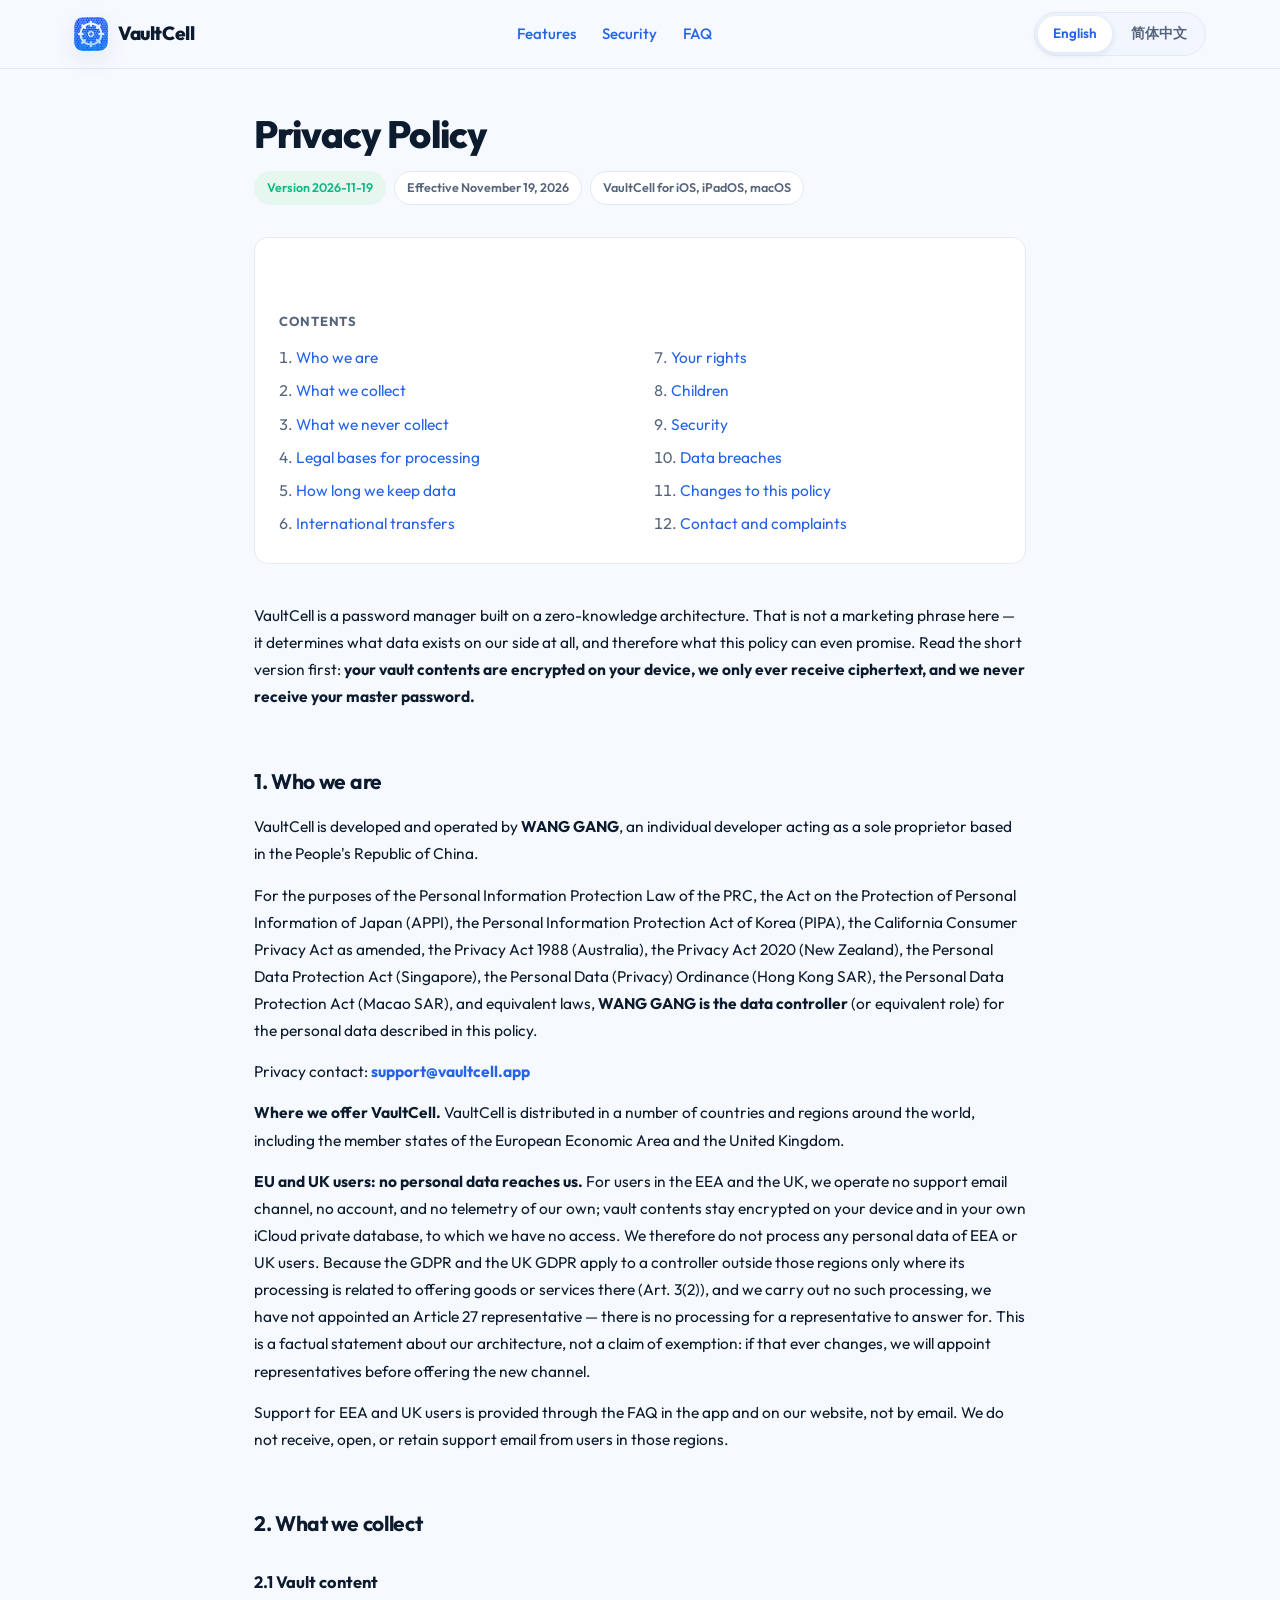
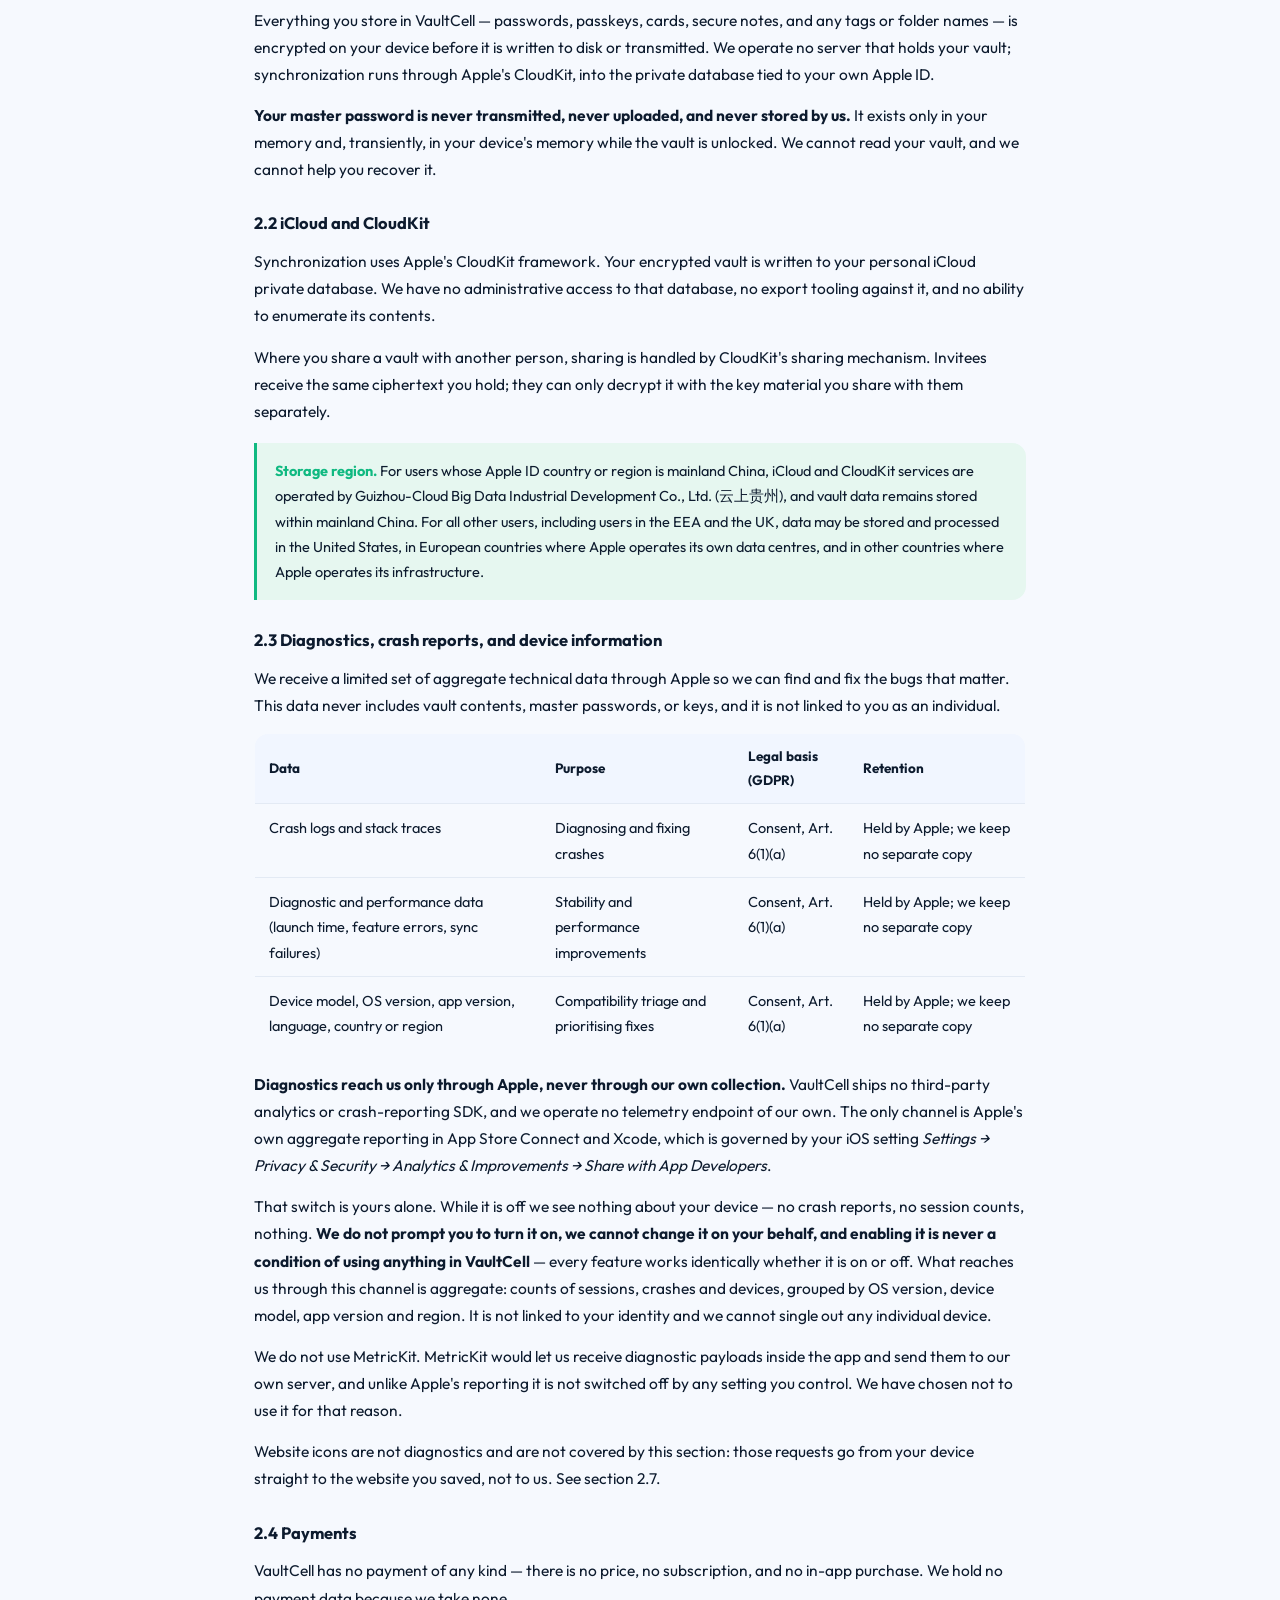
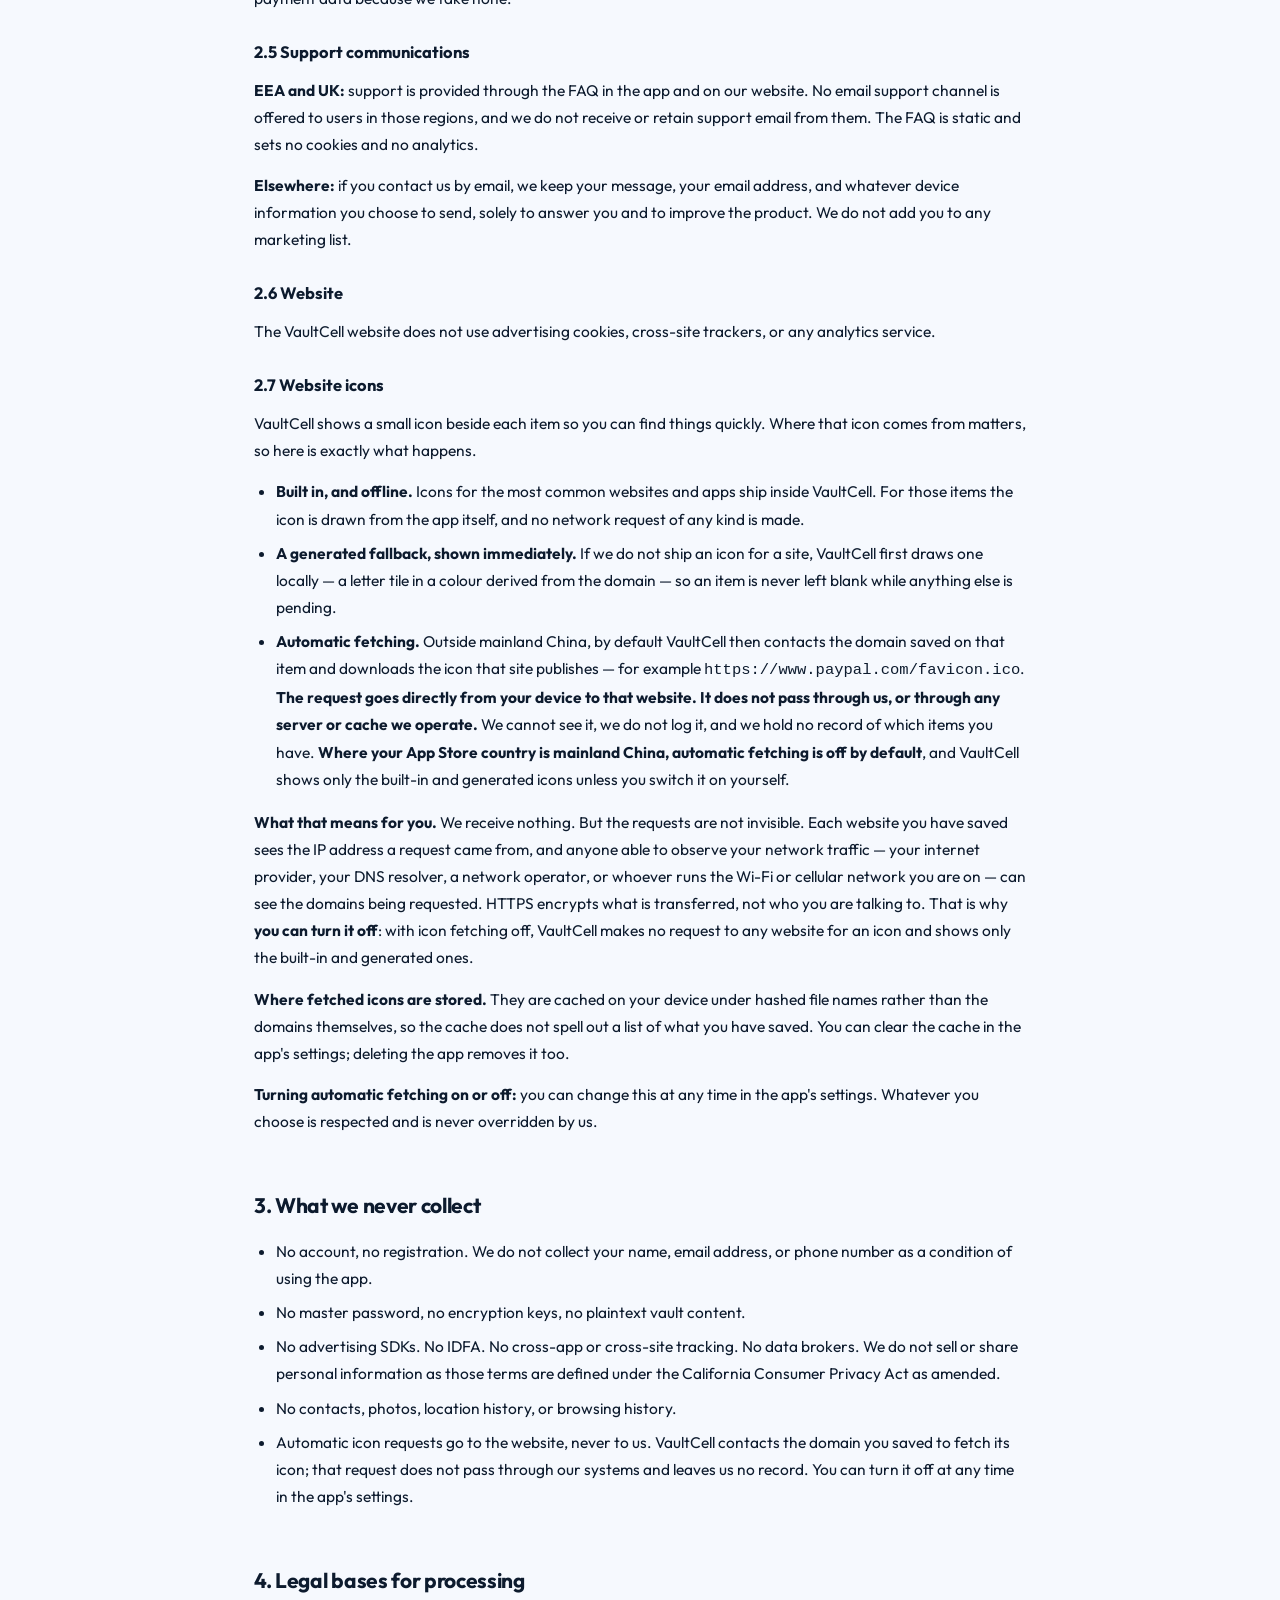
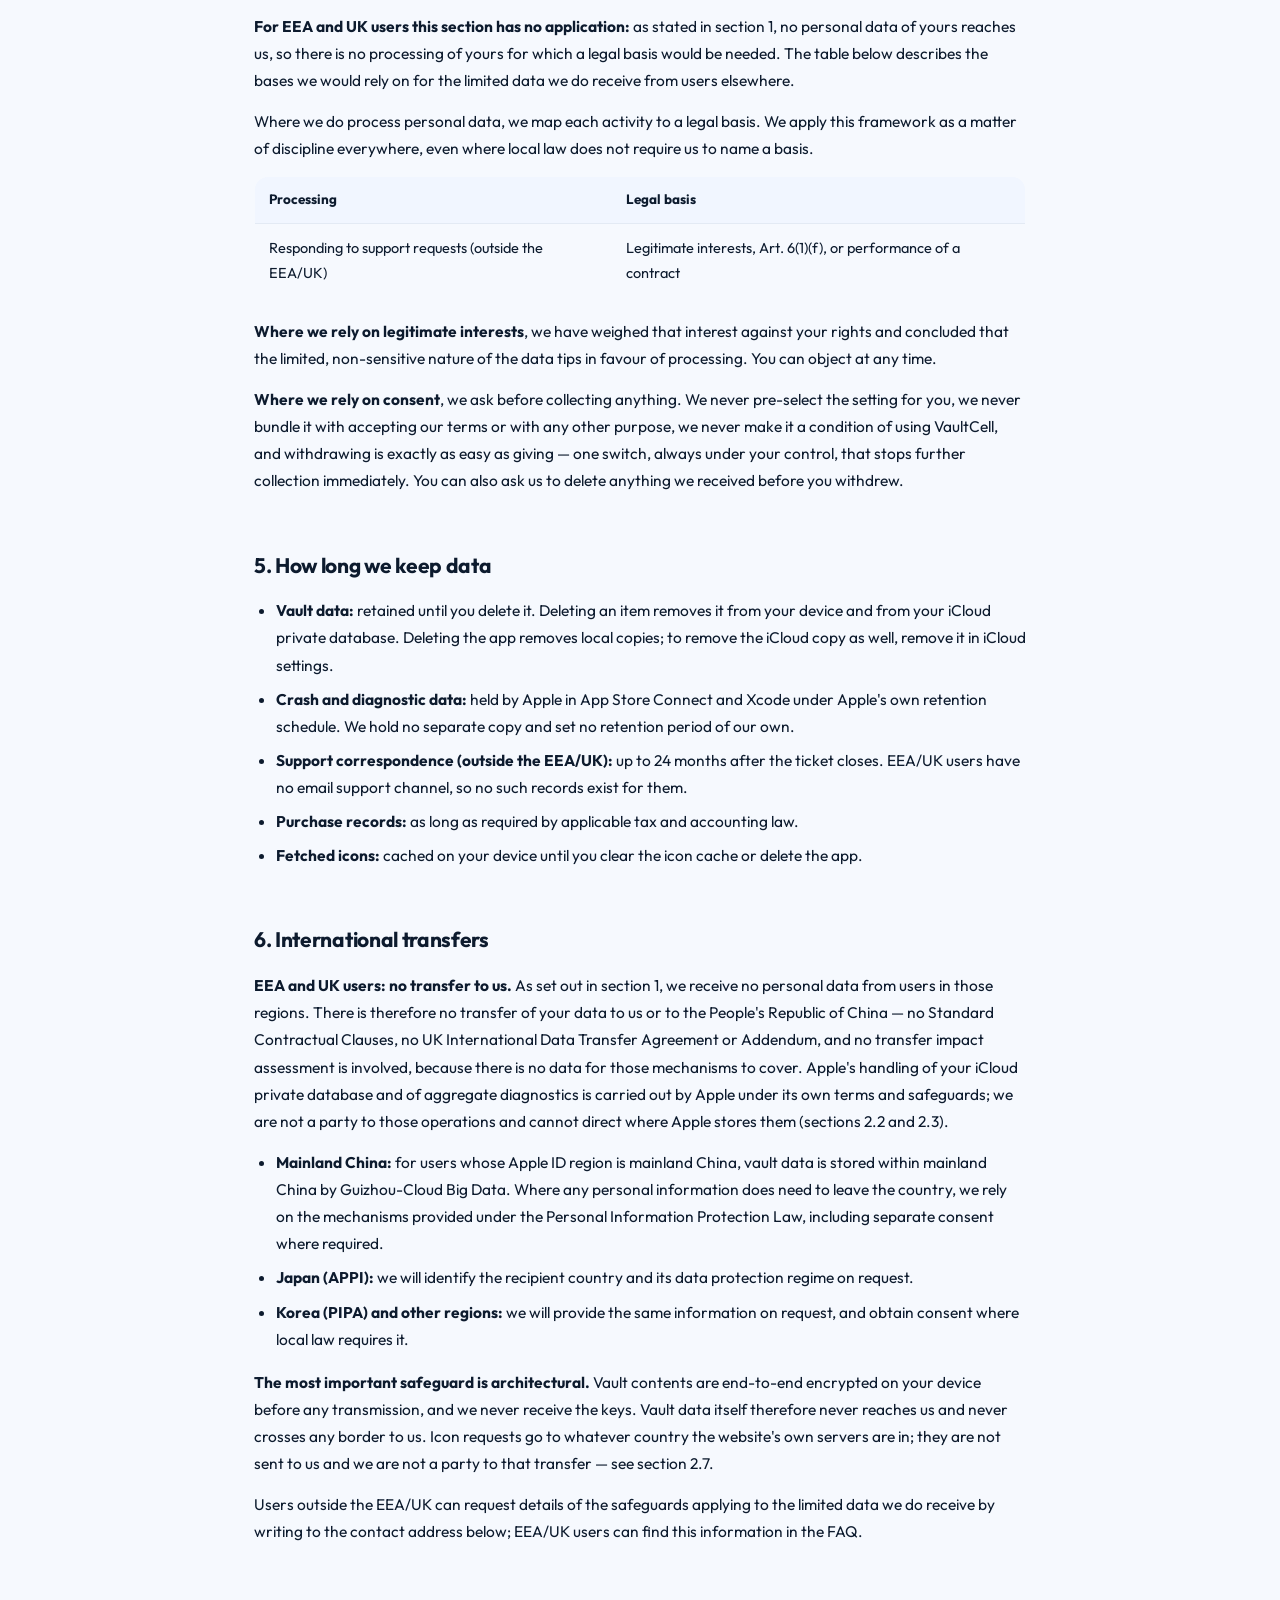
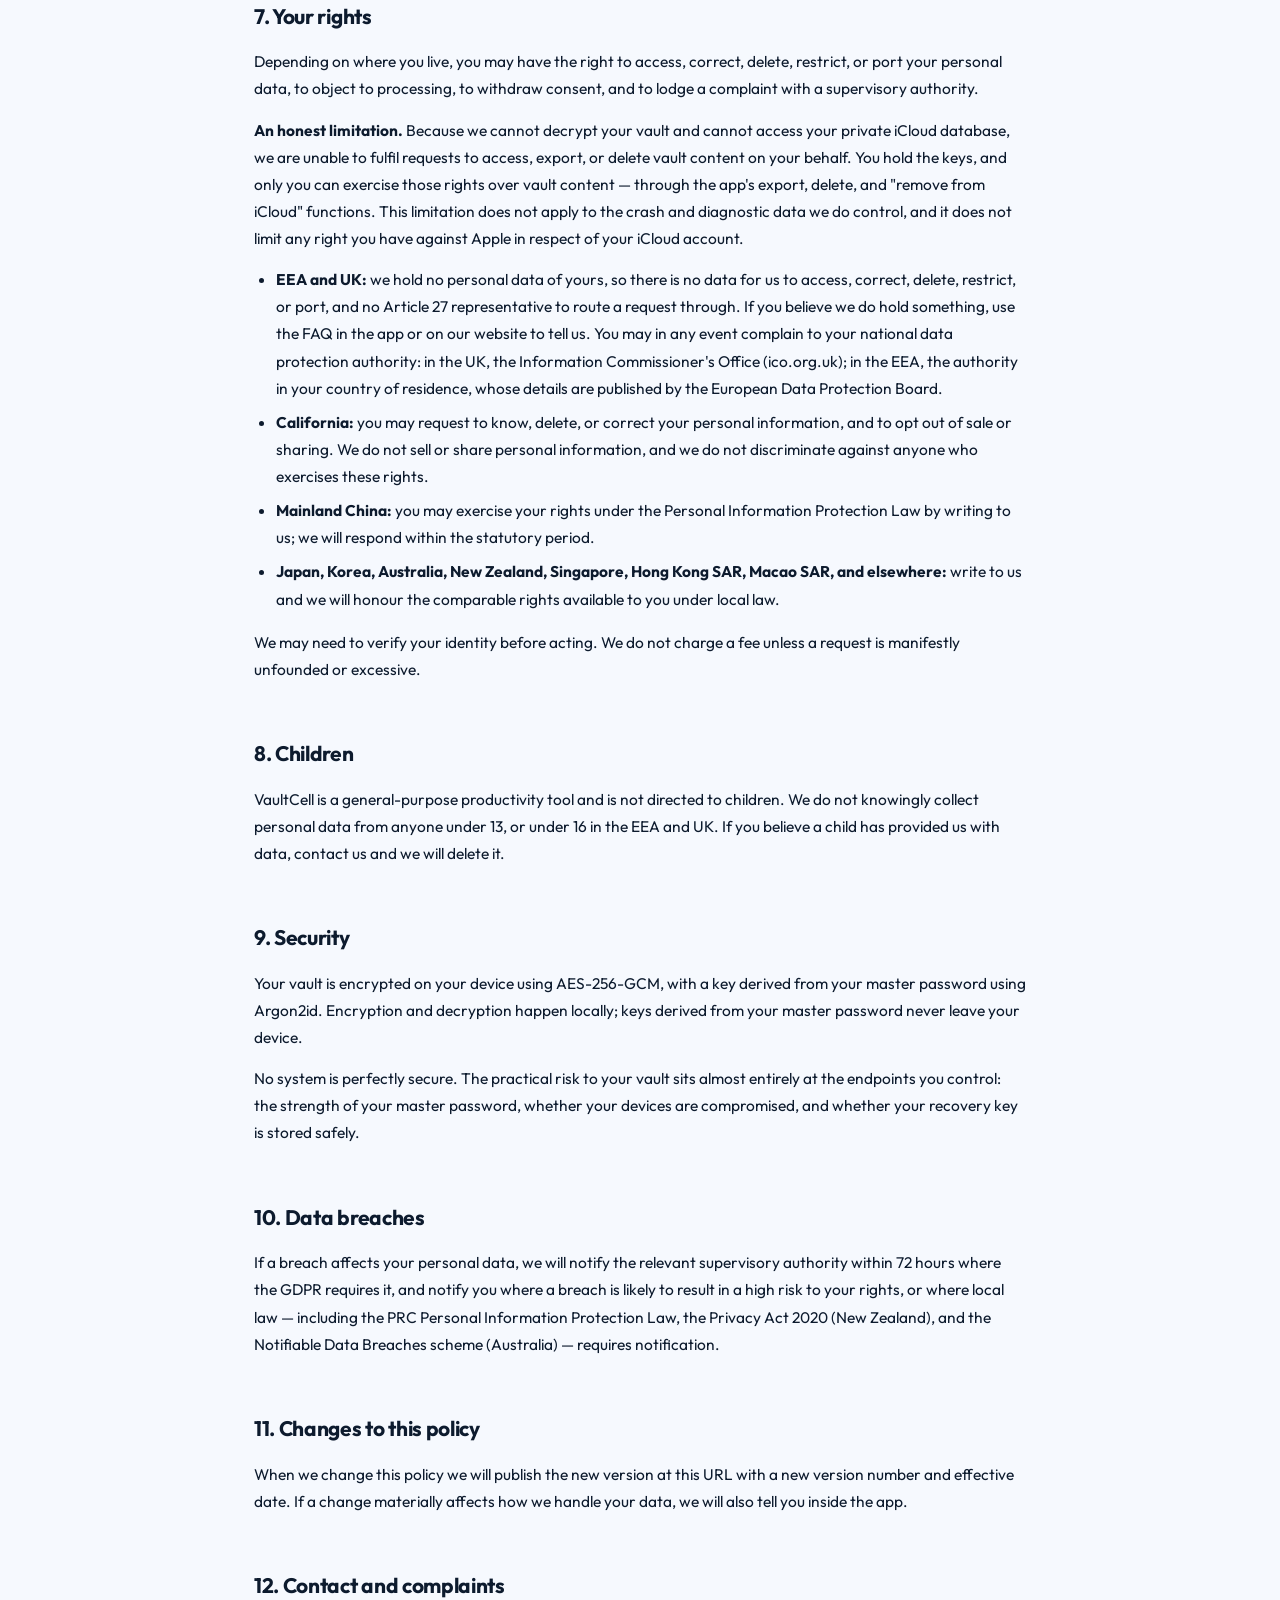
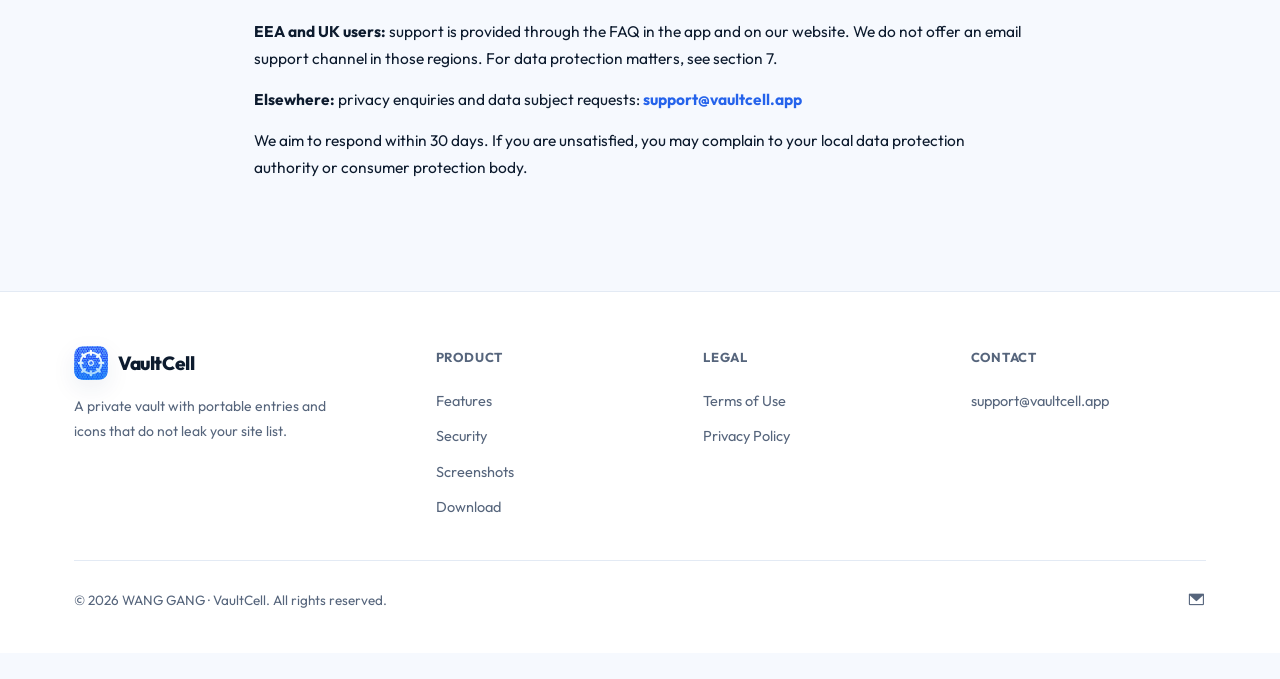
==== commit 1ca250e6: "Finalize legal pages: resolve placeholders and remove nav CTA" ====
--- a/privacy.html
+++ b/privacy.html
@@ -6,19 +6,28 @@
 <title>Privacy Policy · VaultCell</title>
 <meta name="description" content="How VaultCell handles your data. Zero-knowledge encryption, CloudKit sync, and the diagnostics we collect." />
 <meta name="robots" content="index,follow" />
+<link rel="preconnect" href="https://fonts.googleapis.com" />
+<link rel="preconnect" href="https://fonts.gstatic.com" crossorigin />
+<link href="https://fonts.googleapis.com/css2?family=Outfit:wght@400;500;600;700;800&display=swap" rel="stylesheet" />
+<link rel="stylesheet" href="assets/icons.css" />
+<link rel="icon" type="image/png" href="assets/logo.png" />
 <!--
   ============================================================
-  VaultCell Privacy Policy  ·  Version 2026-09-18
+  VaultCell Privacy Policy  ·  Version 2026-11-19
   ------------------------------------------------------------
-  BEFORE PUBLISHING, replace every [[FILL: ...]] marker.
-  Search the file for "FILL" to find them all:
-
-    1. Developer city / correspondence address
-    2. Privacy contact email
-    3. Retention period for diagnostics
-    4. Encryption algorithms (must match your marketing claims)
-    5. Availability: the countries or regions where you offer the app
-    6. Canonical domain
+  ALL PLACEHOLDERS RESOLVED 2026-11-19. This note records the choices made
+  so nobody re-introduces them:
+
+    1. Developer location: stated at country level only (PRC). No city and
+       no postal address are published, per the zero-data / non-trader
+       posture. Do NOT add one without re-checking DSA trader status and
+       GDPR Art. 3(2) first.
+    2. Diagnostics retention: none held by us; Apple keeps its own schedule.
+    3. Encryption: AES-256-GCM, key derived from the master password via
+       Argon2id. MUST match the shipped build — update section 9 and this
+       note together if the implementation ever changes.
+    4. Availability: stated generically ("a number of countries and regions").
+    5. Canonical domain: vaultcell.app.
 
   DIAGNOSTICS CHANNEL — corrected 2026-09-16, read before changing:
   The text now says we use Apple's aggregate reporting in App Store
@@ -32,13 +41,46 @@
   you build. If you ever add MetricKit, rewrite section 2.3, add an
   in-app opt-in, and update the Privacy Nutrition Label.
 
-  DECISION APPLIED 2026-09-16: no App Store distribution in the EEA or
-  the UK, so no Article 27 EU/UK Representative is appointed (we do not
-  target those markets, so GDPR Art.3(2) is not engaged). GDPR clauses
-  stay in conditional form as a baseline standard.
-  If you later open the EEA/UK, appoint a representative first, publish
-  their details in section 1, update manifest.json availability, and
-  republish under a new version number.
+  DECISION APPLIED 2026-11-19 (FINAL) — SUPERSEDES both the 2026-09-16
+  "no EEA/UK" decision and the earlier 2026-11-19 "representatives
+  required" decision:
+
+  The app WILL be distributed in the EEA and the UK, under a
+  ZERO-PERSONAL-DATA model for users in those regions. No Article 27
+  representative is appointed, because the trigger condition in
+  GDPR Art. 3(2) / UK GDPR Art. 3(2) is NOT met:
+
+    - EEA/UK users are NOT offered any email support channel. Support
+      for them is provided only through the in-app/website FAQ. No
+      email from them is received, opened, or retained — so no personal
+      data of theirs reaches us.
+    - No account, no registration, no telemetry endpoint of our own,
+      no analytics or crash SDK, no advertising ID.
+    - Vault contents are encrypted on device and sync only through
+      the user's own Apple ID private CloudKit database. We hold no
+      keys, no server-side copy, and no administrative access.
+    - Icon requests go device-to-website, never through us.
+    - The only diagnostic material we ever see is Apple's AGGREGATE
+      reporting in App Store Connect / Xcode, which is not linked to
+      any individual and is not personal data.
+
+  Net effect: we do not process personal data of EEA/UK users at all,
+  so GDPR/UK GDPR do not apply to us under Art. 3(2), and Art. 27(1)
+  has nothing to attach to. Sections 1, 4, 6 and 7 say so explicitly.
+  Do NOT re-add representative placeholders: they would contradict
+  the zero-data position and invite the very obligations we avoid.
+
+  RE-ASSESS AND APPOINT REPRESENTATIVES BEFORE launching any feature
+  that brings EEA/UK personal data to us — an email support channel,
+  a web contact form, an account system, a crash/analytics SDK, or
+  donations. One such channel re-engages Art. 3(2) and requires both
+  an EU and a UK representative.
+
+  DSA trader status is a SEPARATE question from Art. 27. The app is
+  free with no IAP, no ads and no revenue, and section 5 of the terms
+  makes NO commercial commitment — so a non-trader declaration is
+  defensible. If that ever changes, trader verification (published
+  address, phone, email in all 27 EU states) becomes mandatory.
 
   DECISION SUPERSEDED 2026-09-16, then corrected same day: diagnostics
   were first written as relying on "Share iPhone Analytics". That is
@@ -46,21 +88,7 @@
   Section 2.3 is authoritative; this line is kept only so nobody
   re-applies the superseded wording.
 
-  DECISION APPLIED 2026-09-17: the product is FREE and OPEN SOURCE
-  under Apache-2.0, developed on GitHub.
-    - Section 2.4 rewritten: no payment exists today, so no payment data
-      is held. Kept conditional so a future IAP does not require a
-      rewrite from scratch.
-    - Section 2.5 new: contributor identities (GitHub username, commit
-      email) are public and permanent. This IS personal data you publish,
-      so it belongs in this policy. Do not silently delete this section.
-    - Do NOT relicense to GPLv2/v3 or AGPL: those are understood to
-      conflict with App Store distribution terms. MPL-2.0 is the
-      compatible copyleft option if you later want reciprocity.
-    - If you add donations or sponsorship later, add that here too —
-      those platforms do collect payment data.
-
-  DECISION APPLIED 2026-09-18: website icons (new section 2.8).
+  DECISION APPLIED 2026-09-18: website icons (section 2.7, formerly 2.8).
     - Icons ship inside the app for the most common sites; anything else
       gets a locally generated letter tile first, so no item is ever blank.
     - Fetching a real icon is AUTOMATIC by default, and the request goes
@@ -70,24 +98,36 @@
       this with Storefront.current.countryCode; if it returns nil, fall
       back to OFF (fail safe), never to on. A user's explicit choice in
       Settings always wins over any regional default.
-    - Two statements in 2.8 are PROMISES, not description. If the shipped
-      build does not do them, delete them: (a) cache file names are hashed
-      (sha256 of the domain), not the domain itself; (b) turning the
-      setting off stops requests entirely, it does not merely hide icons.
+    - Two statements in this section are PROMISES, not description. If the
+      shipped build does not do them, delete them: (a) cache file names
+      are hashed (sha256 of the domain), not the domain itself; (b) turning
+      the setting off stops requests entirely, it does not merely hide icons.
     - HTTPS encrypts content, not the domain. DNS and TLS SNI stay in the
       clear, so the policy says so rather than implying requests are hidden.
     - Privacy Nutrition Label: still "no data collected" - we receive
       nothing. Say so in App Review Notes or a reviewer will ask.
 
-  This file is self-contained (no external CSS/JS/fonts) so it loads
-  cleanly in SFSafariViewController and offline if you ever bundle it.
+  CHANGE 2026-11-19:
+    - Email contact consolidated to support@vaultcell.app for users
+      OUTSIDE the EEA/UK. EEA/UK users get FAQ-only support — no email
+      channel — which is what keeps them outside Art. 3(2); never add
+      a mailto link aimed at those regions without re-assessing reps.
+    - Open-source contributor section (old 2.5) removed; the product is
+      no longer developed as open source. Sections 2.6-2.8 renumbered
+      to 2.5-2.7; cross-references updated.
+    - The page now loads the site's shared assets (Outfit font,
+      assets/icons.css, assets/logo.png) so its header and footer match
+      index.html. The old "self-contained" requirement is dropped for
+      the website build; if you ever bundle this file into the app for
+      offline/SFSafariViewController use, inline or vendor those assets
+      or accept the system-font fallback.
   ============================================================
 -->
 <style>
   :root{
     --bg:#f6f9fe; --surface:#ffffff; --surface-2:#f1f6ff;
     --border:#e3eaf4; --text:#0d1b2e; --muted:#56657c;
-    --brand:#2563eb; --brand-soft:#e8f0ff;
+    --brand:#2563eb; --brand-strong:#1d4ed8; --brand-soft:#e8f0ff;
     --sec:#10b981; --sec-soft:#e6f7f0;
     --warn:#854f0b; --warn-bg:#faeeda;
     --r:14px; --maxw:820px;
@@ -96,27 +136,42 @@
     :root{
       --bg:#0a1220; --surface:#111d30; --surface-2:#15233a;
       --border:#213349; --text:#eaf1fb; --muted:#9fb0c7;
-      --brand:#4d8bff; --brand-soft:#16243d;
+      --brand:#4d8bff; --brand-strong:#6ea2ff; --brand-soft:#16243d;
       --sec:#34d399; --sec-soft:#0f2c24;
       --warn:#f5c57a; --warn-bg:#3a2a12;
     }
   }
   *{box-sizing:border-box;margin:0;padding:0}
   body{
-    font-family:-apple-system,BlinkMacSystemFont,'Segoe UI','PingFang SC','Hiragino Sans GB','Noto Sans SC','Microsoft YaHei',sans-serif;
+    font-family:'Outfit',-apple-system,BlinkMacSystemFont,'Segoe UI','PingFang SC','Hiragino Sans GB','Noto Sans SC','Microsoft YaHei',sans-serif;
     background:var(--bg); color:var(--text); line-height:1.75;
     -webkit-font-smoothing:antialiased; font-size:15.5px;
   }
   a{color:var(--brand);text-decoration:none}
   a:hover{text-decoration:underline}
 
-  .bar{position:sticky;top:0;z-index:50;backdrop-filter:blur(14px);
-    background:color-mix(in srgb, var(--bg) 82%, transparent);border-bottom:1px solid var(--border)}
-  .bar-in{max-width:var(--maxw);margin:0 auto;padding:0 24px;height:60px;
-    display:flex;align-items:center;justify-content:space-between;gap:16px}
-  .bar .home{display:flex;align-items:center;gap:9px;font-weight:700;font-size:17px;color:var(--text)}
-  .bar .home span{width:26px;height:26px;border-radius:8px;display:grid;place-items:center;
-    background:linear-gradient(135deg,var(--brand),var(--sec));color:#fff;font-size:13px}
+  .wrap{max-width:1180px;margin:0 auto;padding:0 24px}
+  .btn{display:inline-flex;align-items:center;gap:9px;font-weight:600;font-size:15px;
+    padding:11px 22px;border-radius:999px;border:1px solid transparent;cursor:pointer;
+    transition:background .2s ease, transform .18s ease, box-shadow .25s ease}
+  .btn-primary{background:var(--brand);color:#fff;box-shadow:0 10px 26px rgba(37,99,235,.32)}
+  .btn-primary:hover{background:var(--brand-strong);text-decoration:none}
+  .btn-primary:active{transform:translateY(1px) scale(.99)}
+
+  header.nav{position:sticky;top:0;z-index:50;backdrop-filter:saturate(180%) blur(14px);
+    background:color-mix(in srgb, var(--bg) 78%, transparent);
+    border-bottom:1px solid var(--border)}
+  .nav-inner{display:flex;align-items:center;justify-content:space-between;height:68px;gap:18px}
+  .brand{display:flex;align-items:center;gap:10px;font-weight:800;font-size:19px;
+    letter-spacing:-.02em;color:var(--text)}
+  .brand:hover{text-decoration:none}
+  .logo-mark{width:34px;height:34px;border-radius:23%;object-fit:cover;display:block;
+    box-shadow:0 8px 24px rgba(20,50,100,.08)}
+  .nav-links{display:flex;gap:26px;font-size:15px;font-weight:500;color:var(--muted)}
+  .nav-links a{transition:color .2s}
+  .nav-links a:hover{color:var(--brand);text-decoration:none}
+  .nav-cta{display:flex;align-items:center;gap:14px}
+  @media (max-width:900px){.nav-links{display:none}}
   .langs{display:flex;gap:4px;background:var(--surface-2);border:1px solid var(--border);
     border-radius:999px;padding:3px}
   .langs button{border:0;background:transparent;color:var(--muted);font:inherit;font-size:13.5px;
@@ -173,22 +228,42 @@
   body[data-lang="en"] .doc[data-lang="zh"]{display:none}
   body[data-lang="zh"] .doc[data-lang="en"]{display:none}
 
-  footer.page{border-top:1px solid var(--border);background:var(--surface);padding:32px 0}
-  .foot-in{max-width:var(--maxw);margin:0 auto;padding:0 24px;font-size:13.5px;color:var(--muted);
-    display:flex;justify-content:space-between;gap:16px;flex-wrap:wrap}
+  footer.site{border-top:1px solid var(--border);background:var(--surface);padding:54px 0 36px}
+  .foot-grid{display:grid;grid-template-columns:1.4fr 1fr 1fr 1fr;gap:32px;margin-bottom:36px}
+  .foot-brand p{font-size:14px;color:var(--muted);max-width:30ch;margin-top:14px}
+  .foot-col h4{font-size:13px;font-weight:700;text-transform:uppercase;letter-spacing:.06em;
+    color:var(--muted);margin-bottom:14px}
+  .foot-col a{display:block;font-size:14.5px;color:var(--muted);padding:5px 0;transition:color .2s}
+  .foot-col a:hover{color:var(--brand);text-decoration:none}
+  .foot-bottom{display:flex;justify-content:space-between;align-items:center;padding-top:24px;
+    border-top:1px solid var(--border);font-size:13.5px;color:var(--muted);flex-wrap:wrap;gap:12px}
+  .foot-bottom .soc{display:flex;gap:14px}
+  .foot-bottom .soc a{font-size:18px;color:var(--muted)}
+  .foot-bottom .soc a:hover{color:var(--brand)}
+  @media (max-width:640px){.foot-grid{grid-template-columns:1fr 1fr}}
 </style>
 </head>
 <body data-lang="en">
 
-<div class="bar">
-  <div class="bar-in">
-    <a class="home" href="/"><span>VC</span> VaultCell</a>
-    <div class="langs" role="group" aria-label="Language">
-      <button type="button" data-set="en" aria-pressed="true">English</button>
-      <button type="button" data-set="zh" aria-pressed="false">简体中文</button>
+<header class="nav">
+  <div class="wrap nav-inner">
+    <a class="brand" href="index.html">
+      <img class="logo-mark" src="assets/logo.png" alt="VaultCell icon" width="34" height="34" />
+      VaultCell
+    </a>
+    <nav class="nav-links">
+      <a href="index.html#features">Features</a>
+      <a href="index.html#security">Security</a>
+      <a href="index.html#faq">FAQ</a>
+    </nav>
+    <div class="nav-cta">
+      <div class="langs" role="group" aria-label="Language">
+        <button type="button" data-set="en" aria-pressed="true">English</button>
+        <button type="button" data-set="zh" aria-pressed="false">简体中文</button>
+      </div>
     </div>
   </div>
-</div>
+</header>
 
 <main>
 
@@ -197,8 +272,8 @@
   <div class="doc-head">
     <h1>Privacy Policy</h1>
     <div class="meta">
-      <span class="tag hl">Version 2026-09-18</span>
-      <span class="tag">Effective September 18, 2026</span>
+      <span class="tag hl">Version 2026-11-19</span>
+      <span class="tag">Effective November 19, 2026</span>
       <span class="tag">VaultCell for iOS, iPadOS, macOS</span>
     </div>
   </div>
@@ -224,13 +299,12 @@
   <p>VaultCell is a password manager built on a zero-knowledge architecture. That is not a marketing phrase here — it determines what data exists on our side at all, and therefore what this policy can even promise. Read the short version first: <strong>your vault contents are encrypted on your device, we only ever receive ciphertext, and we never receive your master password.</strong></p>
 
   <h2 id="who">1. Who we are</h2>
-  <p>VaultCell is developed and operated by <strong>WANG GANG</strong>, an individual developer acting as a sole proprietor, established in <span class="fill">[[FILL: city, province]]</span>, People's Republic of China.</p>
+  <p>VaultCell is developed and operated by <strong>WANG GANG</strong>, an individual developer acting as a sole proprietor based in the People's Republic of China.</p>
   <p>For the purposes of the Personal Information Protection Law of the PRC, the Act on the Protection of Personal Information of Japan (APPI), the Personal Information Protection Act of Korea (PIPA), the California Consumer Privacy Act as amended, the Privacy Act 1988 (Australia), the Privacy Act 2020 (New Zealand), the Personal Data Protection Act (Singapore), the Personal Data (Privacy) Ordinance (Hong Kong SAR), the Personal Data Protection Act (Macao SAR), and equivalent laws, <strong>WANG GANG is the data controller</strong> (or equivalent role) for the personal data described in this policy.</p>
-  <ul>
-    <li>Privacy contact: <span class="fill">[[FILL: privacy@vaultcell.app]]</span></li>
-    <li>Postal address: <span class="fill">[[FILL: correspondence address]]</span></li>
-  </ul>
-  <p><strong>Where we offer VaultCell.</strong> VaultCell is currently distributed in <span class="fill">[[FILL: list the countries or regions where you offer the app — mainland China, Hong Kong SAR, Macao SAR, Japan, Korea, Australia, New Zealand, United States, Canada, and Southeast Asia]]</span>. <strong>We do not offer VaultCell in the European Economic Area or the United Kingdom, and we do not direct the service to individuals in those jurisdictions.</strong> VaultCell is not localised for any EEA language as a target market, is not marketed there, and we have no Article 27 representative there. Where this policy describes GDPR rights and safeguards, we do so as a baseline standard we hold ourselves to — and for any user who may access the app while travelling — not because we target those markets.</p>
+  <p>Privacy contact: <a href="mailto:support@vaultcell.app"><strong>support@vaultcell.app</strong></a></p>
+  <p><strong>Where we offer VaultCell.</strong> VaultCell is distributed in a number of countries and regions around the world, including the member states of the European Economic Area and the United Kingdom.</p>
+  <p><strong>EU and UK users: no personal data reaches us.</strong> For users in the EEA and the UK, we operate no support email channel, no account, and no telemetry of our own; vault contents stay encrypted on your device and in your own iCloud private database, to which we have no access. We therefore do not process any personal data of EEA or UK users. Because the GDPR and the UK GDPR apply to a controller outside those regions only where its processing is related to offering goods or services there (Art. 3(2)), and we carry out no such processing, we have not appointed an Article 27 representative — there is no processing for a representative to answer for. This is a factual statement about our architecture, not a claim of exemption: if that ever changes, we will appoint representatives before offering the new channel.</p>
+  <p>Support for EEA and UK users is provided through the FAQ in the app and on our website, not by email. We do not receive, open, or retain support email from users in those regions.</p>
 
   <h2 id="collect">2. What we collect</h2>
 
@@ -242,7 +316,7 @@
   <p>Synchronization uses Apple's CloudKit framework. Your encrypted vault is written to your personal iCloud private database. We have no administrative access to that database, no export tooling against it, and no ability to enumerate its contents.</p>
   <p>Where you share a vault with another person, sharing is handled by CloudKit's sharing mechanism. Invitees receive the same ciphertext you hold; they can only decrypt it with the key material you share with them separately.</p>
   <div class="note">
-    <p><b>Storage region.</b> For users whose Apple ID country or region is mainland China, iCloud and CloudKit services are operated by Guizhou-Cloud Big Data Industrial Development Co., Ltd. (云上贵州), and vault data remains stored within mainland China. For all other users, data may be stored and processed in the United States and other countries where Apple operates its infrastructure.</p>
+    <p><b>Storage region.</b> For users whose Apple ID country or region is mainland China, iCloud and CloudKit services are operated by Guizhou-Cloud Big Data Industrial Development Co., Ltd. (云上贵州), and vault data remains stored within mainland China. For all other users, including users in the EEA and the UK, data may be stored and processed in the United States, in European countries where Apple operates its own data centres, and in other countries where Apple operates its infrastructure.</p>
   </div>
 
   <h3>2.3 Diagnostics, crash reports, and device information</h3>
@@ -275,23 +349,19 @@
   <p><strong>Diagnostics reach us only through Apple, never through our own collection.</strong> VaultCell ships no third-party analytics or crash-reporting SDK, and we operate no telemetry endpoint of our own. The only channel is Apple's own aggregate reporting in App Store Connect and Xcode, which is governed by your iOS setting <em>Settings → Privacy &amp; Security → Analytics &amp; Improvements → Share with App Developers</em>.</p>
   <p>That switch is yours alone. While it is off we see nothing about your device — no crash reports, no session counts, nothing. <strong>We do not prompt you to turn it on, we cannot change it on your behalf, and enabling it is never a condition of using anything in VaultCell</strong> — every feature works identically whether it is on or off. What reaches us through this channel is aggregate: counts of sessions, crashes and devices, grouped by OS version, device model, app version and region. It is not linked to your identity and we cannot single out any individual device.</p>
   <p>We do not use MetricKit. MetricKit would let us receive diagnostic payloads inside the app and send them to our own server, and unlike Apple's reporting it is not switched off by any setting you control. We have chosen not to use it for that reason.</p>
-  <p>Website icons are not diagnostics and are not covered by this section: those requests go from your device straight to the website you saved, not to us. See section 2.8.</p>
+  <p>Website icons are not diagnostics and are not covered by this section: those requests go from your device straight to the website you saved, not to us. See section 2.7.</p>
 
   <h3>2.4 Payments</h3>
-  <p>VaultCell currently has no payment of any kind — there is no price, no subscription, and no in-app purchase. We hold no payment data because we take none.</p>
-  <p>If we introduce paid features in the future, they will be sold through the App Store and processed entirely by Apple. We would receive only an entitlement signal — whether an entitlement is active and when it expires. We would never receive your name, card number, billing address, or any payment credential. This policy would be updated before any such change took effect.</p>
-
-  <h3>2.5 Open-source contributors</h3>
-  <p>VaultCell is developed publicly on <span class="fill">[[FILL: https://github.com/USERNAME/vaultcell — or write "a public code repository" if you would rather not link it]]</span>. If you submit code, an issue, or a pull request there, your contribution is public and permanently recorded in the repository history, together with whatever identity you chose to publish when you made it — typically a username and the email address attached to your commits. We do not use contributor identities for anything else, we do not build a mailing list from them, and we do not correlate them with anything happening inside the app, because there is nothing on our side to correlate with.</p>
-  <p>Removing your name from past commits is generally not possible in a distributed version control system. If you want a contribution attributed differently, raise it before submitting rather than after.</p>
-
-  <h3>2.6 Support communications</h3>
-  <p>If you contact us by email, we keep your message, your email address, and whatever device information you choose to send, solely to answer you and to improve the product. We do not add you to any marketing list.</p>
-
-  <h3>2.7 Website</h3>
-  <p>The VaultCell website does not use advertising cookies or cross-site trackers. <span class="fill">[[FILL: if you add any analytics to the site, name it here and describe the opt-out; otherwise delete this sentence]]</span></p>
-
-  <h3>2.8 Website icons</h3>
+  <p>VaultCell has no payment of any kind — there is no price, no subscription, and no in-app purchase. We hold no payment data because we take none.</p>
+
+  <h3>2.5 Support communications</h3>
+  <p><strong>EEA and UK:</strong> support is provided through the FAQ in the app and on our website. No email support channel is offered to users in those regions, and we do not receive or retain support email from them. The FAQ is static and sets no cookies and no analytics.</p>
+  <p><strong>Elsewhere:</strong> if you contact us by email, we keep your message, your email address, and whatever device information you choose to send, solely to answer you and to improve the product. We do not add you to any marketing list.</p>
+
+  <h3>2.6 Website</h3>
+  <p>The VaultCell website does not use advertising cookies, cross-site trackers, or any analytics service.</p>
+
+  <h3>2.7 Website icons</h3>
   <p>VaultCell shows a small icon beside each item so you can find things quickly. Where that icon comes from matters, so here is exactly what happens.</p>
   <ul>
     <li><strong>Built in, and offline.</strong> Icons for the most common websites and apps ship inside VaultCell. For those items the icon is drawn from the app itself, and no network request of any kind is made.</li>
@@ -299,8 +369,8 @@
     <li><strong>Automatic fetching.</strong> Outside mainland China, by default VaultCell then contacts the domain saved on that item and downloads the icon that site publishes — for example <code>https://www.paypal.com/favicon.ico</code>. <strong>The request goes directly from your device to that website. It does not pass through us, or through any server or cache we operate.</strong> We cannot see it, we do not log it, and we hold no record of which items you have. <strong>Where your App Store country is mainland China, automatic fetching is off by default</strong>, and VaultCell shows only the built-in and generated icons unless you switch it on yourself.</li>
   </ul>
   <p><strong>What that means for you.</strong> We receive nothing. But the requests are not invisible. Each website you have saved sees the IP address a request came from, and anyone able to observe your network traffic — your internet provider, your DNS resolver, a network operator, or whoever runs the Wi-Fi or cellular network you are on — can see the domains being requested. HTTPS encrypts what is transferred, not who you are talking to. That is why <strong>you can turn it off</strong>: with icon fetching off, VaultCell makes no request to any website for an icon and shows only the built-in and generated ones.</p>
-  <p><strong>Where fetched icons are stored.</strong> They are cached on your device under hashed file names rather than the domains themselves, so the cache does not spell out a list of what you have saved. Clear it under <span class="fill">[[FILL: Settings → Privacy → Clear icon cache]]</span>; deleting the app removes it too.</p>
-  <p><strong>Turning automatic fetching on or off:</strong> <span class="fill">[[FILL: Settings → Privacy → Show website icons]]</span>. Whatever you choose is respected and is never overridden by us.</p>
+  <p><strong>Where fetched icons are stored.</strong> They are cached on your device under hashed file names rather than the domains themselves, so the cache does not spell out a list of what you have saved. You can clear the cache in the app's settings; deleting the app removes it too.</p>
+  <p><strong>Turning automatic fetching on or off:</strong> you can change this at any time in the app's settings. Whatever you choose is respected and is never overridden by us.</p>
 
   <h2 id="never">3. What we never collect</h2>
   <ul>
@@ -308,19 +378,16 @@
     <li>No master password, no encryption keys, no plaintext vault content.</li>
     <li>No advertising SDKs. No IDFA. No cross-app or cross-site tracking. No data brokers. We do not sell or share personal information as those terms are defined under the California Consumer Privacy Act as amended.</li>
     <li>No contacts, photos, location history, or browsing history.</li>
-    <li>Automatic icon requests go to the website, never to us. VaultCell contacts the domain you saved to fetch its icon; that request does not pass through our systems and leaves us no record. You can turn it off at any time in <span class="fill">[[FILL: Settings → Privacy → Show website icons]]</span>.</li>
+    <li>Automatic icon requests go to the website, never to us. VaultCell contacts the domain you saved to fetch its icon; that request does not pass through our systems and leaves us no record. You can turn it off at any time in the app's settings.</li>
   </ul>
 
   <h2 id="legal">4. Legal bases for processing</h2>
-  <p>The table below maps each activity to the legal basis we rely on where a legal basis is required — notably if you are in the EEA or the UK and the GDPR applies to you. We apply the same framework as our baseline everywhere, even where local law does not require us to name a basis.</p>
+  <p><strong>For EEA and UK users this section has no application:</strong> as stated in section 1, no personal data of yours reaches us, so there is no processing of yours for which a legal basis would be needed. The table below describes the bases we would rely on for the limited data we do receive from users elsewhere.</p>
+  <p>Where we do process personal data, we map each activity to a legal basis. We apply this framework as a matter of discipline everywhere, even where local law does not require us to name a basis.</p>
   <table>
     <thead><tr><th>Processing</th><th>Legal basis</th></tr></thead>
     <tbody>
-      <tr><td data-l="Processing">Syncing your encrypted vault across your devices</td><td data-l="Basis">Performance of a contract, Art. 6(1)(b)</td></tr>
-      <tr><td data-l="Processing">Storing and delivering vault data</td><td data-l="Basis">Performance of a contract, Art. 6(1)(b)</td></tr>
-      <tr><td data-l="Processing">Crash and diagnostic data</td><td data-l="Basis">Consent, Art. 6(1)(a) — collected only where you have enabled sharing in your iOS analytics settings; withdraw at any time by turning that setting off</td></tr>
-      <tr><td data-l="Processing">Responding to support requests</td><td data-l="Basis">Legitimate interests, Art. 6(1)(f), or performance of a contract</td></tr>
-      <tr><td data-l="Processing">Legal and tax records relating to purchases</td><td data-l="Basis">Legal obligation, Art. 6(1)(c)</td></tr>
+      <tr><td data-l="Processing">Responding to support requests (outside the EEA/UK)</td><td data-l="Basis">Legitimate interests, Art. 6(1)(f), or performance of a contract</td></tr>
     </tbody>
   </table>
   <p><strong>Where we rely on legitimate interests</strong>, we have weighed that interest against your rights and concluded that the limited, non-sensitive nature of the data tips in favour of processing. You can object at any time.</p>
@@ -328,29 +395,28 @@
 
   <h2 id="retention">5. How long we keep data</h2>
   <ul>
-    <li><strong>Vault data:</strong> retained until you delete it. Deleting an item removes it from your device and from your iCloud private database. Deleting the app removes local copies; to remove the iCloud copy as well, use <span class="fill">[[FILL: Settings → Advanced → Delete vault from iCloud]]</span> or remove it in iCloud settings.</li>
+    <li><strong>Vault data:</strong> retained until you delete it. Deleting an item removes it from your device and from your iCloud private database. Deleting the app removes local copies; to remove the iCloud copy as well, remove it in iCloud settings.</li>
     <li><strong>Crash and diagnostic data:</strong> held by Apple in App Store Connect and Xcode under Apple's own retention schedule. We hold no separate copy and set no retention period of our own.</li>
-    <li><strong>Support correspondence:</strong> up to <span class="fill">[[FILL: 24]]</span> months after the ticket closes.</li>
+    <li><strong>Support correspondence (outside the EEA/UK):</strong> up to 24 months after the ticket closes. EEA/UK users have no email support channel, so no such records exist for them.</li>
     <li><strong>Purchase records:</strong> as long as required by applicable tax and accounting law.</li>
     <li><strong>Fetched icons:</strong> cached on your device until you clear the icon cache or delete the app.</li>
   </ul>
 
   <h2 id="transfers">6. International transfers</h2>
-  <p>Because we rely on Apple's infrastructure and on support and diagnostics vendors, your data may be processed outside your country of residence.</p>
-  <ul>
-    <li><strong>Where the GDPR applies</strong> — for example, if you access the app while in the EEA or the UK: transfers to the United States rely on the EU–US Data Privacy Framework and its UK Extension, or on Standard Contractual Clauses, together with supplementary technical measures — most importantly, that vault data is end-to-end encrypted before it leaves your device. As explained in section 1, we do not offer or market VaultCell in those jurisdictions.</li>
+  <p><strong>EEA and UK users: no transfer to us.</strong> As set out in section 1, we receive no personal data from users in those regions. There is therefore no transfer of your data to us or to the People's Republic of China — no Standard Contractual Clauses, no UK International Data Transfer Agreement or Addendum, and no transfer impact assessment is involved, because there is no data for those mechanisms to cover. Apple's handling of your iCloud private database and of aggregate diagnostics is carried out by Apple under its own terms and safeguards; we are not a party to those operations and cannot direct where Apple stores them (sections 2.2 and 2.3).</p>
+  <ul>
     <li><strong>Mainland China:</strong> for users whose Apple ID region is mainland China, vault data is stored within mainland China by Guizhou-Cloud Big Data. Where any personal information does need to leave the country, we rely on the mechanisms provided under the Personal Information Protection Law, including separate consent where required.</li>
     <li><strong>Japan (APPI):</strong> we will identify the recipient country and its data protection regime on request.</li>
     <li><strong>Korea (PIPA) and other regions:</strong> we will provide the same information on request, and obtain consent where local law requires it.</li>
   </ul>
-  <p>Icon requests go to whatever country that website's own servers are in. They are not sent to us and we are not a party to that transfer — see section 2.8.</p>
-  <p>You can request details of the safeguards applying to your data by writing to the contact address below.</p>
+  <p><strong>The most important safeguard is architectural.</strong> Vault contents are end-to-end encrypted on your device before any transmission, and we never receive the keys. Vault data itself therefore never reaches us and never crosses any border to us. Icon requests go to whatever country the website's own servers are in; they are not sent to us and we are not a party to that transfer — see section 2.7.</p>
+  <p>Users outside the EEA/UK can request details of the safeguards applying to the limited data we do receive by writing to the contact address below; EEA/UK users can find this information in the FAQ.</p>
 
   <h2 id="rights">7. Your rights</h2>
   <p>Depending on where you live, you may have the right to access, correct, delete, restrict, or port your personal data, to object to processing, to withdraw consent, and to lodge a complaint with a supervisory authority.</p>
   <p><strong>An honest limitation.</strong> Because we cannot decrypt your vault and cannot access your private iCloud database, we are unable to fulfil requests to access, export, or delete vault content on your behalf. You hold the keys, and only you can exercise those rights over vault content — through the app's export, delete, and "remove from iCloud" functions. This limitation does not apply to the crash and diagnostic data we do control, and it does not limit any right you have against Apple in respect of your iCloud account.</p>
   <ul>
-    <li><strong>EEA and UK:</strong> we have not appointed an Article 27 representative because we do not target those markets. If you are there anyway, contact us directly and we will handle your request ourselves; you may also complain to your national data protection authority, whose details are published by the European Data Protection Board.</li>
+    <li><strong>EEA and UK:</strong> we hold no personal data of yours, so there is no data for us to access, correct, delete, restrict, or port, and no Article 27 representative to route a request through. If you believe we do hold something, use the FAQ in the app or on our website to tell us. You may in any event complain to your national data protection authority: in the UK, the Information Commissioner's Office (ico.org.uk); in the EEA, the authority in your country of residence, whose details are published by the European Data Protection Board.</li>
     <li><strong>California:</strong> you may request to know, delete, or correct your personal information, and to opt out of sale or sharing. We do not sell or share personal information, and we do not discriminate against anyone who exercises these rights.</li>
     <li><strong>Mainland China:</strong> you may exercise your rights under the Personal Information Protection Law by writing to us; we will respond within the statutory period.</li>
     <li><strong>Japan, Korea, Australia, New Zealand, Singapore, Hong Kong SAR, Macao SAR, and elsewhere:</strong> write to us and we will honour the comparable rights available to you under local law.</li>
@@ -361,18 +427,18 @@
   <p>VaultCell is a general-purpose productivity tool and is not directed to children. We do not knowingly collect personal data from anyone under 13, or under 16 in the EEA and UK. If you believe a child has provided us with data, contact us and we will delete it.</p>
 
   <h2 id="security">9. Security</h2>
-  <p>Your vault is encrypted on your device using <span class="fill">[[FILL: e.g. AES-256-GCM, with a key derived from your master password using Argon2id]]</span>. Encryption and decryption happen locally; keys derived from your master password never leave your device.</p>
+  <p>Your vault is encrypted on your device using AES-256-GCM, with a key derived from your master password using Argon2id. Encryption and decryption happen locally; keys derived from your master password never leave your device.</p>
   <p>No system is perfectly secure. The practical risk to your vault sits almost entirely at the endpoints you control: the strength of your master password, whether your devices are compromised, and whether your recovery key is stored safely.</p>
 
   <h2 id="breach">10. Data breaches</h2>
   <p>If a breach affects your personal data, we will notify the relevant supervisory authority within 72 hours where the GDPR requires it, and notify you where a breach is likely to result in a high risk to your rights, or where local law — including the PRC Personal Information Protection Law, the Privacy Act 2020 (New Zealand), and the Notifiable Data Breaches scheme (Australia) — requires notification.</p>
 
   <h2 id="changes">11. Changes to this policy</h2>
-  <p>When we change this policy we will publish the new version at this URL with a new version number and effective date, and keep the superseded version available at <span class="fill">[[FILL: https://vaultcell.app/legal/archive/2026-09-18.privacy.html]]</span>. If a change materially affects how we handle your data, we will also tell you inside the app.</p>
+  <p>When we change this policy we will publish the new version at this URL with a new version number and effective date. If a change materially affects how we handle your data, we will also tell you inside the app.</p>
 
   <h2 id="contact">12. Contact and complaints</h2>
-  <p>Privacy enquiries and data subject requests: <span class="fill">[[FILL: privacy@vaultcell.app]]</span></p>
-  <p>Postal address: <span class="fill">[[FILL: correspondence address]]</span></p>
+  <p><strong>EEA and UK users:</strong> support is provided through the FAQ in the app and on our website. We do not offer an email support channel in those regions. For data protection matters, see section 7.</p>
+  <p><strong>Elsewhere:</strong> privacy enquiries and data subject requests: <a href="mailto:support@vaultcell.app"><strong>support@vaultcell.app</strong></a></p>
   <p>We aim to respond within 30 days. If you are unsatisfied, you may complain to your local data protection authority or consumer protection body.</p>
 </article>
 
@@ -381,8 +447,8 @@
   <div class="doc-head">
     <h1>隐私政策</h1>
     <div class="meta">
-      <span class="tag hl">版本 2026-09-18</span>
-      <span class="tag">生效日期：2026 年 9 月 18 日</span>
+      <span class="tag hl">版本 2026-11-19</span>
+      <span class="tag">生效日期：2026 年 11 月 19 日</span>
       <span class="tag">适用于 iOS、iPadOS、macOS 版 VaultCell</span>
     </div>
   </div>
@@ -408,13 +474,12 @@
   <p>VaultCell 是一个采用零知识架构的密码管理器。这在本政策中不是一句营销话术——它直接决定了我们这一侧究竟存在哪些数据，也决定了我们能承诺什么。先看结论：<strong>你的保险库内容在设备上完成加密，我们只会收到密文，并且我们永远不会收到你的主密码。</strong></p>
 
   <h2 id="zh-who">1. 我们是谁</h2>
-  <p>VaultCell 由<strong>WANG GANG</strong>个人开发并运营，开发者为个体工商户性质的个人开发者，设立于中华人民共和国<span class="fill">[[待填写：省、市]]</span>。</p>
+  <p>VaultCell 由<strong>WANG GANG</strong>个人开发并运营，开发者为设立于中华人民共和国的个体工商户性质的个人开发者。</p>
   <p>就《中华人民共和国个人信息保护法》、日本《个人信息保护法》（APPI）、韩国《个人信息保护法》（PIPA）、《加州消费者隐私法》及其修正案、澳大利亚《1988 年隐私法》、新西兰《2020 年隐私法》、新加坡《个人数据保护法》、中国香港特别行政区《个人资料（私隐）条例》、中国澳门特别行政区《个人资料保护法》及其他适用个人信息法律而言，<strong>WANG GANG 为个人信息处理者</strong>（或同等法律地位的主体）。</p>
-  <ul>
-    <li>隐私事务联系邮箱：<span class="fill">[[待填写：privacy@vaultcell.app]]</span></li>
-    <li>通信地址：<span class="fill">[[待填写：通信地址]]</span></li>
-  </ul>
-  <p><strong>服务提供范围。</strong>VaultCell 当前在 <span class="fill">[[待填写：列出你上架的国家/地区 —— 中国大陆、中国香港特别行政区、中国澳门特别行政区、日本、韩国、澳大利亚、新西兰、美国、加拿大及东南亚]]</span>分发。<strong>我们不在欧洲经济区及英国提供服务，也不将上述司法辖区的个人作为定向对象。</strong>本应用未针对欧盟任何成员国语言作本地化营销，未在该地区开展推广，也未在当地指定代表。本政策中有关 GDPR 权利与保障措施的表述，是我们对自身适用的基准要求，也便于可能途经该地区使用本应用的用户参考——并不表示我们将该地区列为目标市场。</p>
+  <p>隐私事务联系邮箱：<a href="mailto:support@vaultcell.app"><strong>support@vaultcell.app</strong></a></p>
+  <p><strong>服务提供范围。</strong>VaultCell 在全球多个国家和地区分发，其中包括欧洲经济区各成员国与英国。</p>
+  <p><strong>欧盟与英国用户：不会有个人数据到达我们。</strong>对于欧洲经济区与英国的用户，我们不设邮件支持渠道、不设账号、也不运营任何遥测服务；保险库内容加密保存在你的设备与你的 iCloud 私有数据库中，我们无权访问。因此我们不对欧洲经济区或英国用户的任何个人数据进行处理。GDPR 与英国 GDPR 对域外控制者的适用，以其处理活动与在当地提供商品或服务<strong>相关</strong>为前提（第 3(2) 条）；既然我们不存在这类处理，我们便未指定第 27 条代表——没有可供代表负责的处理活动。这是对自身架构的事实陈述，而非主张豁免：一旦情况改变，我们会在开通新渠道之前先行指定代表。</p>
+  <p>欧洲经济区与英国用户的支持通过应用内及网站上的常见问题（FAQ）提供，而非电子邮件。我们不接收、不打开、也不保留来自这些地区用户的支持邮件。</p>
 
   <h2 id="zh-collect">2. 我们收集哪些信息</h2>
 
@@ -426,7 +491,7 @@
   <p>同步使用 Apple 的 CloudKit 框架，你的加密保险库写入你个人的 iCloud 私有数据库。我们对该数据库没有管理权限，没有任何导出工具，也无法枚举其中的内容。</p>
   <p>当你与他人共享保险库时，共享通过 CloudKit 的共享机制完成。受邀者拿到的与你持有的是同一份密文，只能使用你另行分享给他们的密钥材料解密。</p>
   <div class="note">
-    <p><b>存储区域。</b>若你的 Apple ID 国家或地区为中国大陆，iCloud 与 CloudKit 服务由云上贵州大数据产业发展有限公司运营，保险库数据存储于中国大陆境内。其他用户的数据可能存储和处理于美国及 Apple 运营基础设施的其他国家／地区。</p>
+    <p><b>存储区域。</b>若你的 Apple ID 国家或地区为中国大陆，iCloud 与 CloudKit 服务由云上贵州大数据产业发展有限公司运营，保险库数据存储于中国大陆境内。包括欧洲经济区和英国用户在内的其他用户，其数据可能存储和处理于美国、Apple 自有数据中心的所在欧洲国家，以及 Apple 运营基础设施的其他国家／地区。</p>
   </div>
 
   <h3>2.3 诊断数据、崩溃日志与设备信息</h3>
@@ -459,23 +524,19 @@
   <p><strong>诊断数据只会经由 Apple 到达我们这里，我们绝不自行收集。</strong>VaultCell 不内置任何第三方统计或崩溃上报组件，我们也不运营任何遥测服务端。唯一渠道是 Apple 在 App Store Connect 与 Xcode 中提供的聚合报告，而该渠道由你的 iOS 系统设置<em>设置 → 隐私与安全性 → 分析与改进 → 与 App 开发者共享</em>控制。</p>
   <p>这个开关完全由你掌握。只要它是关闭的，我们就看不到关于你设备的任何信息——没有崩溃报告、没有会话次数，什么都没有。<strong>我们不会弹窗诱导你开启，无法替你修改这个开关，并且开启与否绝不影响 VaultCell 任何功能的使用</strong>——开或关，所有功能表现完全一致。通过该渠道到达我们这里的数据是聚合的：按系统版本、设备型号、应用版本与地区分组的会话数、崩溃数与设备数。它不与你的身份关联，我们也无法从中识别出任何单台设备。</p>
   <p>我们不使用 MetricKit。MetricKit 能让应用在内部接收诊断数据并发往我们自己的服务器，而且与 Apple 的报告渠道不同，它不受任何你能控制的系统开关约束。正因如此，我们选择不使用它。</p>
-  <p>网站图标不属于诊断数据，不适用本节：相关请求由你的设备直接发往你所保存的网站，而非我们。详见第 2.8 节。</p>
+  <p>网站图标不属于诊断数据，不适用本节：相关请求由你的设备直接发往你所保存的网站，而非我们。详见第 2.7 节。</p>
 
   <h3>2.4 付费</h3>
-  <p>VaultCell 目前不存在任何付费环节——没有价格、没有订阅、没有应用内购买。因为我们不收款，所以也不持有任何支付数据。</p>
-  <p>若我们未来引入付费功能，将通过 App Store 销售并由 Apple 全权处理。届时我们只会收到权益状态信号——某项权益是否有效及其到期时间。我们绝不会收到你的姓名、卡号、账单地址或任何支付凭证。在任何此类变更生效之前，本政策都会先行更新。</p>
-
-  <h3>2.5 开源贡献者</h3>
-  <p>VaultCell 在 <span class="fill">[[待填写：https://github.com/用户名/vaultcell；若不便链接仓库，可写"公开代码仓库"]]</span>公开开发。若你在此提交代码、议题或拉取请求，你的贡献将是公开的，并连同你提交时所使用的身份——通常是用户名与该次提交关联的邮箱地址——永久记录在仓库历史中。我们不会将这些身份用于其他用途，不会据此建立邮件名单，也不会将其与应用内的任何行为相关联，因为我们这一侧根本没有可供关联的数据。</p>
-  <p>在分布式版本控制系统中，通常无法删除历史提交中的署名。若你希望以不同方式署名，请在提交之前提出，而非之后。</p>
-
-  <h3>2.6 支持与沟通</h3>
-  <p>如果你通过邮件联系我们，我们会保留你的邮件内容、邮箱地址以及你主动提供的设备信息，仅用于回复你和改进产品。我们不会将你加入任何营销名单。</p>
-
-  <h3>2.7 网站</h3>
-  <p>VaultCell 网站不使用广告类 Cookie 或跨站追踪器。<span class="fill">[[待填写：如网站接入了任何统计服务，请在此处写明名称与关闭方式；否则删除本句]]</span></p>
-
-  <h3>2.8 网站图标</h3>
+  <p>VaultCell 不存在任何付费环节——没有价格、没有订阅、没有应用内购买。因为我们不收款，所以也不持有任何支付数据。</p>
+
+  <h3>2.5 支持与沟通</h3>
+  <p><strong>欧洲经济区与英国：</strong>支持通过应用内及网站上的常见问题（FAQ）提供。我们不向这些地区的用户提供邮件支持渠道，也不接收或保留来自他们的支持邮件。FAQ 为静态页面，不设置 Cookie，也不接入统计服务。</p>
+  <p><strong>其他地区：</strong>如果你通过邮件联系我们，我们会保留你的邮件内容、邮箱地址以及你主动提供的设备信息，仅用于回复你和改进产品。我们不会将你加入任何营销名单。</p>
+
+  <h3>2.6 网站</h3>
+  <p>VaultCell 网站不使用广告类 Cookie、跨站追踪器或任何统计服务。</p>
+
+  <h3>2.7 网站图标</h3>
   <p>VaultCell 会在每个条目旁显示一个小图标，方便你快速定位。图标从何而来至关重要，因此我们在本节完整说明。</p>
   <ul>
     <li><strong>内置且离线。</strong>常见网站与应用的图标随 VaultCell 一同打包。对这类条目，图标直接取自应用内部，不产生任何网络请求。</li>
@@ -483,8 +544,8 @@
     <li><strong>自动联网获取。</strong>在中国大陆以外，默认情况下 VaultCell 随后会访问该条目所保存的域名，下载该站点公开的图标——例如 <code>https://www.paypal.com/favicon.ico</code>。<strong>该请求由你的设备直接发往该网站，不经过我们，也不经过我们运营或使用的任何服务器与缓存。</strong>我们看不到它，不会记录它，也不掌握你持有哪些条目的任何线索。<strong>若你的 App Store 地区为中国大陆，自动获取默认关闭</strong>，除非你自己开启，否则 VaultCell 只显示内置图标与本地生成的图标。</li>
   </ul>
   <p><strong>这对你意味着什么。</strong>我们收不到任何东西。但这些请求并非不可见：你所保存的每个网站都会看到请求来源的 IP 地址；任何能够观察你网络流量的一方——你的网络服务提供商、DNS 解析服务、网络运营者，或你所用 Wi-Fi 或蜂窝网络的管理方——都能看到被请求的域名。HTTPS 加密的是传输内容，而不是"你在与谁通信"。正因如此，<strong>我们提供了关闭选项</strong>：关闭后，VaultCell 不会为获取图标向任何网站发起请求，只使用内置图标与本地生成的图标。</p>
-  <p><strong>获取到的图标存在哪里。</strong>它们以哈希后的文件名缓存在你的设备上，而非以域名命名，因此缓存本身不会列出你保存了什么。清除路径：<span class="fill">[[待填写：设置 → 隐私 → 清除图标缓存]]</span>；删除应用也会一并移除。</p>
-  <p><strong>开启或关闭自动获取：</strong><span class="fill">[[待填写：设置 → 隐私 → 显示网站图标]]</span>。你的选择会被完全尊重，我们不会覆盖它。</p>
+  <p><strong>获取到的图标存在哪里。</strong>它们以哈希后的文件名缓存在你的设备上，而非以域名命名，因此缓存本身不会列出你保存了什么。你可以在应用设置中清除该缓存；删除应用也会一并移除。</p>
+  <p><strong>开启或关闭自动获取：</strong>你可随时在应用设置中更改此选项。你的选择会被完全尊重，我们不会覆盖它。</p>
 
   <h2 id="zh-never">3. 我们绝不收集哪些信息</h2>
   <ul>
@@ -492,19 +553,16 @@
     <li>不收集主密码、密钥、保险库明文内容。</li>
     <li>不接入广告 SDK，不获取 IDFA，不做跨应用或跨网站追踪，不向数据中介提供数据。我们不"出售"或"共享"《加州消费者隐私法》及其修正案所定义的个人信息。</li>
     <li>不收集通讯录、照片、位置历史或浏览历史。</li>
-    <li>自动获取图标的请求发往网站本身，绝不发往我们：VaultCell 会访问你所保存的域名以下载其图标，该请求不经过我们的系统，也不给我们留下任何记录。你可随时在<span class="fill">[[待填写：设置 → 隐私 → 显示网站图标]]</span>中关闭。</li>
+    <li>自动获取图标的请求发往网站本身，绝不发往我们：VaultCell 会访问你所保存的域名以下载其图标，该请求不经过我们的系统，也不给我们留下任何记录。你可随时在应用设置中关闭此选项。</li>
   </ul>
 
   <h2 id="zh-legal">4. 处理的法律依据</h2>
-  <p>下表将各项处理活动对应到我们在需要法律依据时所依赖的依据——尤其适用于你身处欧洲经济区或英国、GDPR 对你适用的情形。即使当地法律不要求列明处理依据，我们仍将此框架作为普遍适用的基准。</p>
+  <p><strong>本节对欧洲经济区与英国用户不适用：</strong>如第 1 节所述，你的任何个人数据都不会到达我们这里，因此不存在需要为其寻找法律依据的处理活动。下表仅说明我们就其他地区用户所收到的有限数据所依据的原则。</p>
+  <p>在我们确实处理个人数据时，我们会为每项活动对应一项法律依据。即使在当地法律不要求列明依据的地区，我们也统一以这一框架自我约束。</p>
   <table>
     <thead><tr><th>处理活动</th><th>法律依据</th></tr></thead>
     <tbody>
-      <tr><td data-l="处理活动">在多台设备间同步加密保险库</td><td data-l="法律依据">履行合同所必需，第 6(1)(b) 条</td></tr>
-      <tr><td data-l="处理活动">存储与投递保险库数据</td><td data-l="法律依据">履行合同所必需，第 6(1)(b) 条</td></tr>
-      <tr><td data-l="处理活动">崩溃与诊断数据</td><td data-l="法律依据">同意，第 6(1)(a) 条——仅在你已开启 iOS 分析共享后才会收集；关闭该设置即为撤回同意</td></tr>
-      <tr><td data-l="处理活动">回应支持请求</td><td data-l="法律依据">正当利益，第 6(1)(f) 条，或履行合同所必需</td></tr>
-      <tr><td data-l="处理活动">与购买相关的法律和税务记录</td><td data-l="法律依据">履行法律义务，第 6(1)(c) 条</td></tr>
+      <tr><td data-l="处理活动">回应支持请求（欧洲经济区与英国以外）</td><td data-l="法律依据">正当利益，第 6(1)(f) 条，或履行合同所必需</td></tr>
     </tbody>
   </table>
   <p><strong>在依赖正当利益的场景中</strong>，我们已将该利益与你的权利进行权衡，结论是：数据的有限性与非敏感性使得处理具有正当性。你可以随时提出反对。</p>
@@ -512,29 +570,28 @@
 
   <h2 id="zh-retention">5. 信息保存期限</h2>
   <ul>
-    <li><strong>保险库数据：</strong>保留至你删除为止。删除条目会同时从你的设备与 iCloud 私有数据库移除。卸载 App 只删除本地副本；如需一并删除 iCloud 中的副本，请使用 <span class="fill">[[待填写：设置 → 高级 → 从 iCloud 删除保险库]]</span>或在 iCloud 设置中移除。</li>
+    <li><strong>保险库数据：</strong>保留至你删除为止。删除条目会同时从你的设备与 iCloud 私有数据库移除。卸载 App 只删除本地副本；如需一并删除 iCloud 中的副本，请在 iCloud 设置中移除。</li>
     <li><strong>崩溃与诊断数据：</strong>由 Apple 保存在 App Store Connect 与 Xcode 中，遵循 Apple 自身的保留策略。我们不留存任何副本，也不自行设定保留期限。</li>
-    <li><strong>支持沟通记录：</strong>工单关闭后最长 <span class="fill">[[待填写：24]]</span> 个月。</li>
+    <li><strong>支持沟通记录（欧洲经济区与英国以外）：</strong>工单关闭后最长 24 个月。欧洲经济区与英国用户没有邮件支持渠道，因此不存在此类记录。</li>
     <li><strong>购买记录：</strong>按适用税务与会计法律要求的最短期限保留。</li>
     <li><strong>已获取的图标：</strong>缓存在你的设备上，直至你清除图标缓存或删除应用。</li>
   </ul>
 
   <h2 id="zh-transfers">6. 跨境传输</h2>
-  <p>由于我们使用 Apple 的基础设施以及支持、诊断服务商，你的数据可能在你的居住国／地区之外被处理。</p>
-  <ul>
-    <li><strong>在 GDPR 适用的情形下</strong>——例如你途经欧洲经济区或英国时使用本应用：向美国的传输依赖欧盟—美国数据隐私框架及其英国扩展机制，或标准合同条款，并辅以技术措施——其中最重要的是保险库数据在离开你的设备前已完成端到端加密。如第 1 节所述，我们不在该地区提供服务或进行推广。</li>
+  <p><strong>欧洲经济区与英国用户：不存在向我们传输。</strong>如第 1 节所述，我们不接收这些地区用户的任何个人数据。因此不存在你的数据被传输给我们或传输至中华人民共和国的情形——不涉及《标准合同条款》、英国《国际数据传输协议》／附录，也不涉及传输影响评估，因为没有数据可供这些机制涵盖。Apple 对你 iCloud 私有数据库及聚合诊断数据的处理由 Apple 依其自身条款与保障措施进行；我们并非这些操作的参与方，也无法指定 Apple 将数据存储于何处（见第 2.2 与 2.3 节）。</p>
+  <ul>
     <li><strong>中国大陆：</strong>Apple ID 地区为中国大陆的用户，其保险库数据由云上贵州存储于中国大陆境内。确有个人信息需要出境时，我们将依据《个人信息保护法》采用相应机制，并在法律要求时取得单独同意。</li>
     <li><strong>日本（APPI）：</strong>经请求，我们将告知接收方所在国家及其个人信息保护制度。</li>
     <li><strong>韩国（PIPA）及其他地区：</strong>经请求提供相同信息，并在当地法律要求时取得同意。</li>
   </ul>
-  <p>图标请求的接收方是该网站自身，其服务器所在国家／地区取决于该网站。该请求不发送给我们，我们也并非该传输的参与方——详见第 2.8 节。</p>
-  <p>你可以通过下方联系方式索取适用于你数据的保障措施详情。</p>
+  <p><strong>最关键的保障措施是架构层面的。</strong>保险库内容在任何传输发生之前，已在你的设备上完成端到端加密，且我们永远不持有密钥。保险库数据本身因此不会到达我们这里，也不会跨境传输至我们。图标请求的接收方是该网站自身，其服务器所在国家／地区取决于该网站；该请求不发送给我们，我们也并非该传输的参与方——详见第 2.7 节。</p>
+  <p>欧洲经济区与英国以外的用户可通过下方联系方式索取我们所收到的有限数据适用的保障措施详情；欧洲经济区与英国用户可在常见问题（FAQ）中查阅该信息。</p>
 
   <h2 id="zh-rights">7. 你的权利</h2>
   <p>根据你所在地法律，你可能享有查阅、更正、删除、限制处理、可携带、反对处理的权利，撤回同意的权利，以及向监管机构投诉的权利。</p>
   <p><strong>一项必须诚实说明的限制。</strong>由于我们无法解密你的保险库，也无法访问你的 iCloud 私有数据库，因此<strong>无法代你</strong>查阅、导出或删除保险库内容。密钥在你手中，只有你能通过应用内的导出、删除和"从 iCloud 移除"功能行使这些权利。该限制不适用于我们确实掌控的崩溃与诊断数据，也不影响你针对自己的 iCloud 账户向 Apple 主张的任何权利。</p>
   <ul>
-    <li><strong>欧洲经济区与英国：</strong>由于我们不将该地区列为目标市场，我们未指定第 27 条项下的代表。若你身处该地区，请直接联系我们，我们将亲自处理你的请求；你也可以向你所在国家的数据保护机构投诉，其联系方式由欧洲数据保护委员会公布。</li>
+    <li><strong>欧洲经济区与英国：</strong>我们不持有你的任何个人数据，因此不存在可供查阅、更正、删除、限制或携带的数据，也没有可转交请求的第 27 条代表。如你认为我们确实持有某些数据，请通过应用内或网站上的常见问题（FAQ）告知我们。你在任何情况下均可向你所在国家的数据保护机构投诉：在英国为信息专员办公室（ico.org.uk）；在欧洲经济区为你的居住国监管机构，其联系方式由欧洲数据保护委员会公布。</li>
     <li><strong>美国加州：</strong>你可要求知悉、删除或更正个人信息，并选择退出出售或共享。我们不出售也不共享个人信息，且不会因你行使上述权利而歧视你。</li>
     <li><strong>中国大陆：</strong>你可通过书面方式依据《个人信息保护法》行使权利，我们将在法定期限内答复。</li>
     <li><strong>日本、韩国、澳大利亚、新西兰、新加坡、中国香港特别行政区、中国澳门特别行政区及其他地区：</strong>可联系我们，我们将依当地法律保障你可享有的同等权利。</li>
@@ -545,27 +602,56 @@
   <p>VaultCell 是通用效率工具，不面向儿童。我们不会在知情情况下收集 13 岁以下（欧洲经济区与英国为 16 岁以下）用户的个人信息。如你认为儿童向我们提供了信息，请联系我们删除。</p>
 
   <h2 id="zh-security">9. 安全措施</h2>
-  <p>你的保险库在设备上使用 <span class="fill">[[待填写：例如 AES-256-GCM，密钥由主密码经 Argon2id 派生]]</span>加密。加解密均在本地完成，由主密码派生的密钥永不离开你的设备。</p>
+  <p>你的保险库在设备上使用 AES-256-GCM 加密，密钥由主密码经 Argon2id 派生。加解密均在本地完成，由主密码派生的密钥永不离开你的设备。</p>
   <p>没有绝对安全的系统。你的保险库实际风险几乎全部集中在你可控的端点上：主密码强度、设备是否被入侵、恢复密钥是否妥善保管。</p>
 
   <h2 id="zh-breach">10. 数据泄露</h2>
   <p>若发生影响你个人信息的安全事件，我们将在 GDPR 要求的 72 小时内通知相关监管机构；若泄露可能对你的权利造成高风险，或当地法律（包括《个人信息保护法》、新西兰《2020 年隐私法》、澳大利亚强制数据泄露通报制度）要求通知，我们将通知你。</p>
 
   <h2 id="zh-changes">11. 政策更新</h2>
-  <p>本政策更新时，我们将在此网址发布新版本并更新版本号与生效日期，同时保留旧版本于 <span class="fill">[[待填写：https://vaultcell.app/legal/archive/2026-09-18.privacy.html]]</span>。若变更对你的数据处理方式有重大影响，我们还会在应用内告知你。</p>
+  <p>本政策更新时，我们将在此网址发布新版本并更新版本号与生效日期。若变更对你的数据处理方式有重大影响，我们还会在应用内告知你。</p>
 
   <h2 id="zh-contact">12. 联系我们与投诉渠道</h2>
-  <p>隐私咨询与个人信息权利请求：<span class="fill">[[待填写：privacy@vaultcell.app]]</span></p>
-  <p>通信地址：<span class="fill">[[待填写：通信地址]]</span></p>
+  <p><strong>欧洲经济区与英国用户：</strong>支持通过应用内及网站上的常见问题（FAQ）提供。我们在这些地区不设邮件支持渠道。数据保护相关事项见第 7 节。</p>
+  <p><strong>其他地区：</strong>隐私咨询与个人信息权利请求：<a href="mailto:support@vaultcell.app"><strong>support@vaultcell.app</strong></a></p>
   <p>我们力争在 30 日内答复。如你对处理结果不满意，可向当地数据保护机构或消费者保护机构投诉。</p>
 </article>
 
 </main>
 
-<footer class="page">
-  <div class="foot-in">
-    <span>© 2026 WANG GANG · VaultCell</span>
-    <span><a href="/terms.html">Terms of Use / 使用条款</a></span>
+<footer class="site">
+  <div class="wrap">
+    <div class="foot-grid">
+      <div class="foot-brand">
+        <a class="brand" href="index.html">
+          <img class="logo-mark" src="assets/logo.png" alt="VaultCell icon" width="34" height="34" />
+          VaultCell
+        </a>
+        <p>A private vault with portable entries and icons that do not leak your site list.</p>
+      </div>
+      <div class="foot-col">
+        <h4>Product</h4>
+        <a href="index.html#features">Features</a>
+        <a href="index.html#security">Security</a>
+        <a href="index.html#showcase">Screenshots</a>
+        <a href="index.html#download">Download</a>
+      </div>
+      <div class="foot-col">
+        <h4>Legal</h4>
+        <a href="terms.html">Terms of Use</a>
+        <a href="privacy.html">Privacy Policy</a>
+      </div>
+      <div class="foot-col">
+        <h4>Contact</h4>
+        <a href="mailto:support@vaultcell.app">support@vaultcell.app</a>
+      </div>
+    </div>
+    <div class="foot-bottom">
+      <span>© 2026 WANG GANG · VaultCell. All rights reserved.</span>
+      <div class="soc">
+        <a href="mailto:support@vaultcell.app" aria-label="Email"><i class="ph-fill ph-envelope-simple"></i></a>
+      </div>
+    </div>
   </div>
 </footer>
 
--- a/assets/icons.css
+++ b/assets/icons.css
@@ -0,0 +1,93 @@
+/* VaultCell local icon subset. Phosphor Icons (MIT), fill weight.
+   Self-contained: font inlined as base64, no CDN, no external requests. */
+
+@font-face {
+  font-family: "Phosphor-Fill";
+  src: url("[data-uri]") format("woff2");
+  font-weight: normal;
+  font-style: normal;
+  font-display: swap;
+}
+
+.ph-fill {
+  /* use !important to prevent issues with browser extensions that change fonts */
+  font-family: "Phosphor-Fill" !important;
+  speak: never;
+  font-style: normal;
+  font-weight: normal;
+  font-variant: normal;
+  text-transform: none;
+  line-height: 1;
+
+  /* Enable Ligatures ================ */
+  letter-spacing: 0;
+  -webkit-font-feature-settings: "liga";
+  -moz-font-feature-settings: "liga=1";
+  -moz-font-feature-settings: "liga";
+  -ms-font-feature-settings: "liga" 1;
+  font-feature-settings: "liga";
+  -webkit-font-variant-ligatures: discretionary-ligatures;
+  font-variant-ligatures: discretionary-ligatures;
+
+  /* Better Font Rendering =========== */
+  -webkit-font-smoothing: antialiased;
+  -moz-osx-font-smoothing: grayscale;
+}
+
+.ph-fill.ph-apple-logo:before {
+  content: "\e516";
+}
+.ph-fill.ph-arrow-down:before {
+  content: "\e03e";
+}
+.ph-fill.ph-arrow-right:before {
+  content: "\e06c";
+}
+.ph-fill.ph-arrows-left-right:before {
+  content: "\e0a0";
+}
+.ph-fill.ph-cursor-click:before {
+  content: "\e7c8";
+}
+.ph-fill.ph-database:before {
+  content: "\e1de";
+}
+.ph-fill.ph-envelope-simple:before {
+  content: "\e218";
+}
+.ph-fill.ph-eye-slash:before {
+  content: "\e224";
+}
+.ph-fill.ph-folder-open:before {
+  content: "\e256";
+}
+.ph-fill.ph-github-logo:before {
+  content: "\e576";
+}
+.ph-fill.ph-key:before {
+  content: "\e2d6";
+}
+.ph-fill.ph-lock:before {
+  content: "\e2fa";
+}
+.ph-fill.ph-lock-key:before {
+  content: "\e2fe";
+}
+.ph-fill.ph-magic-wand:before {
+  content: "\e6b6";
+}
+.ph-fill.ph-plus:before {
+  content: "\e3d4";
+}
+.ph-fill.ph-shield-check:before {
+  content: "\e40c";
+}
+.ph-fill.ph-warning-circle:before {
+  content: "\e4e2";
+}
+.ph-fill.ph-wifi-slash:before {
+  content: "\e4f2";
+}
+.ph-fill.ph-x-logo:before {
+  content: "\e4bc";
+}
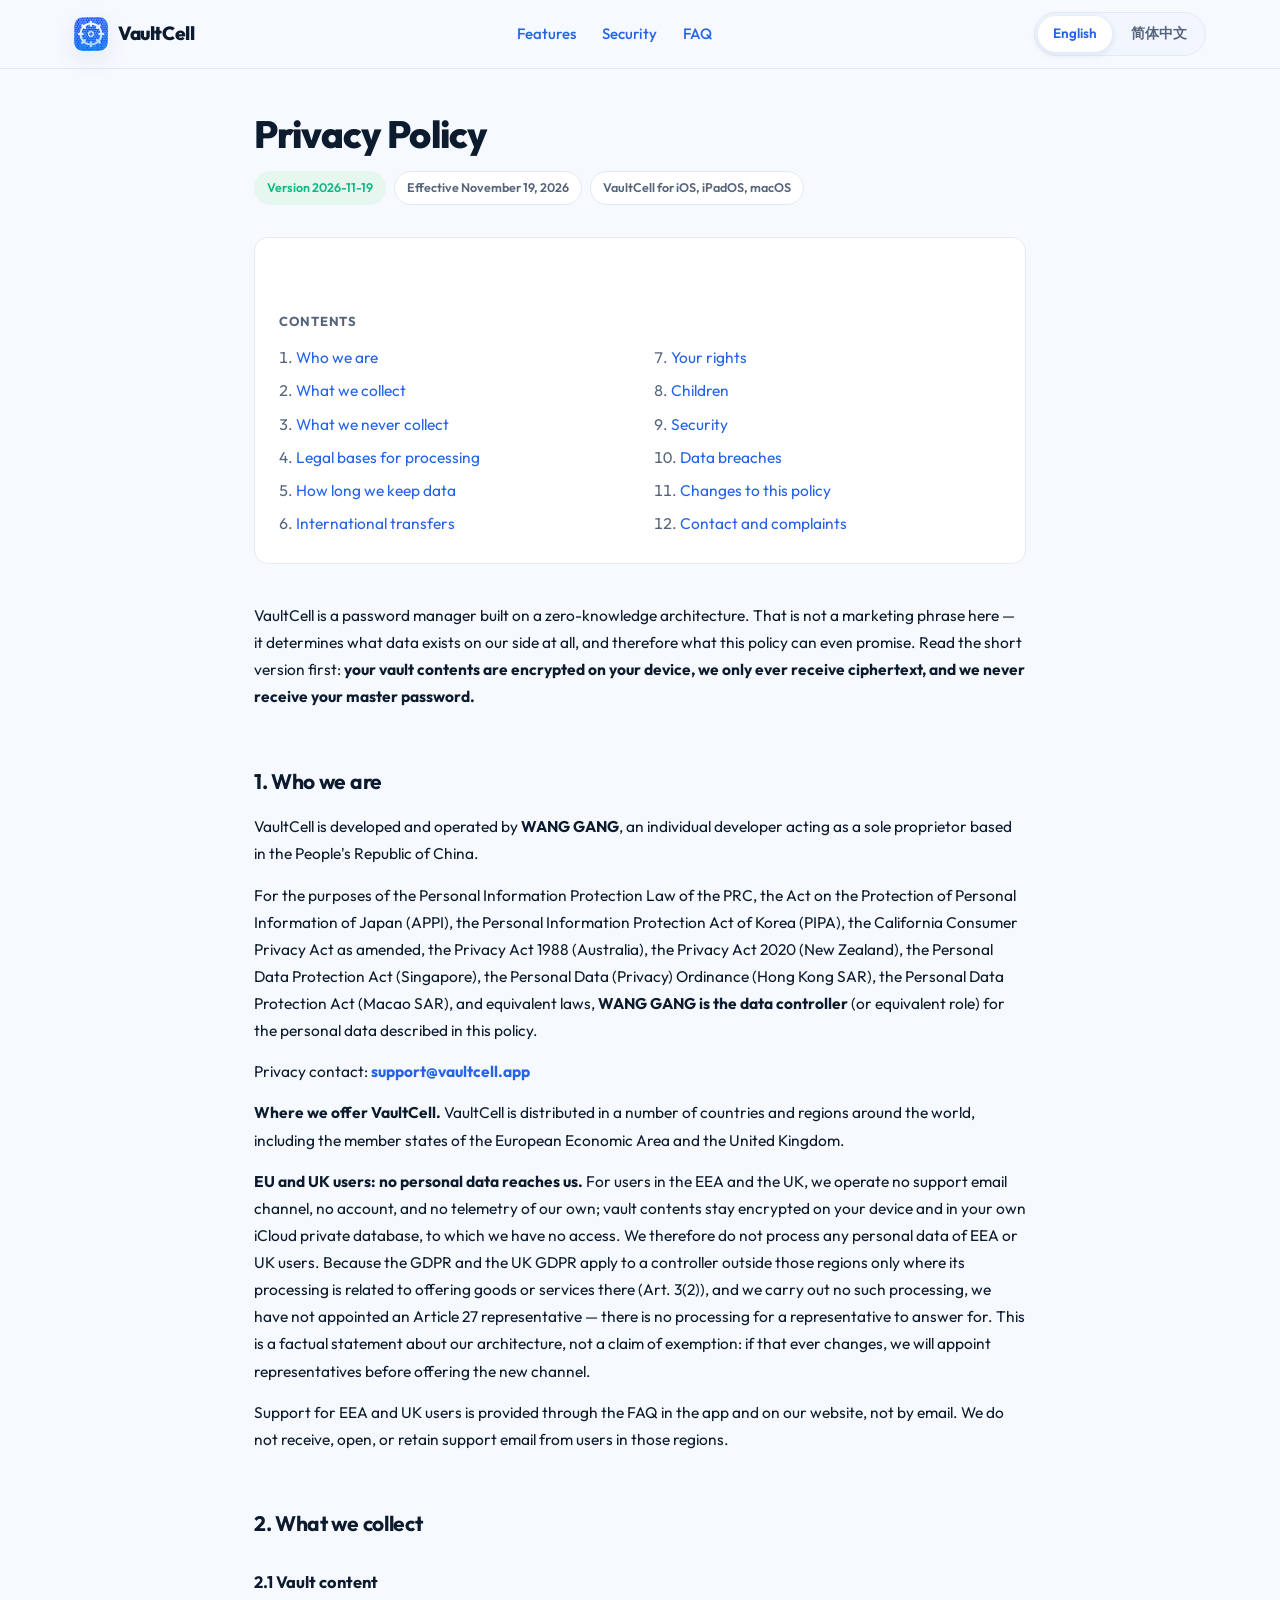
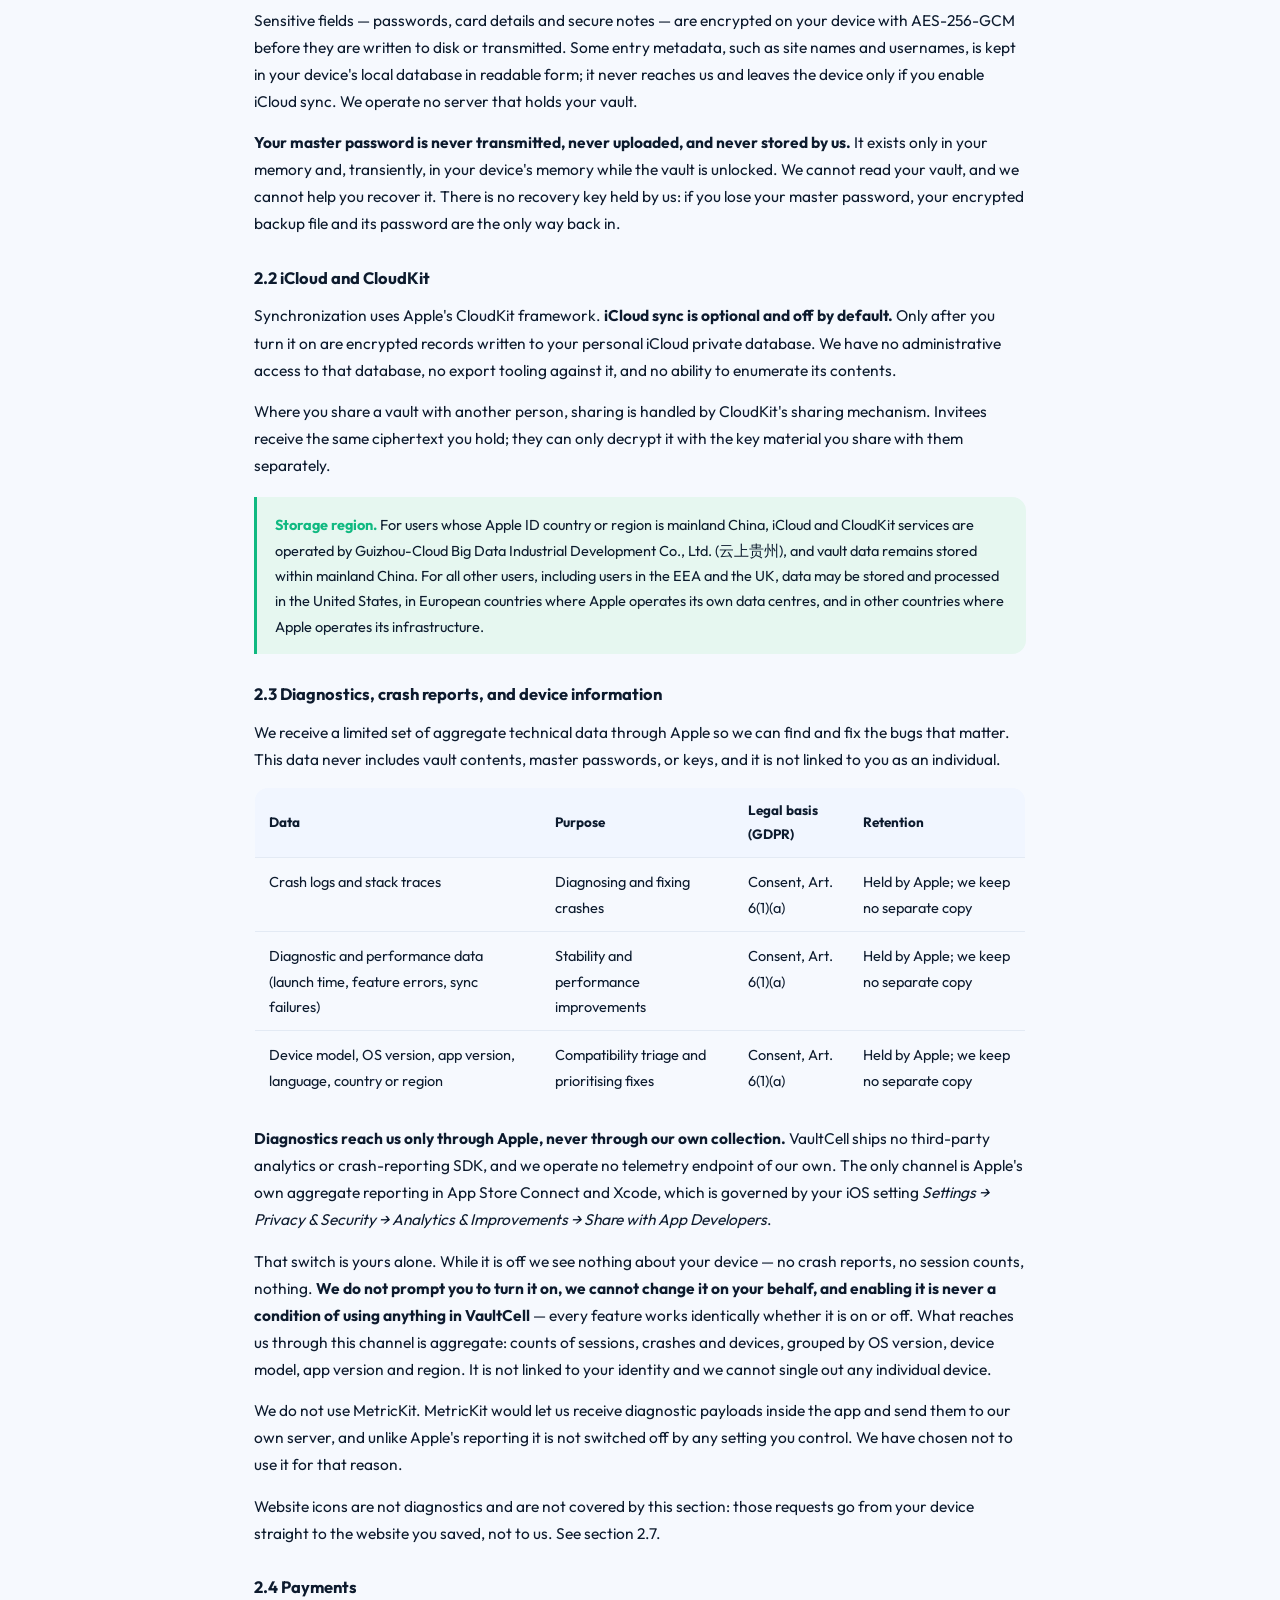
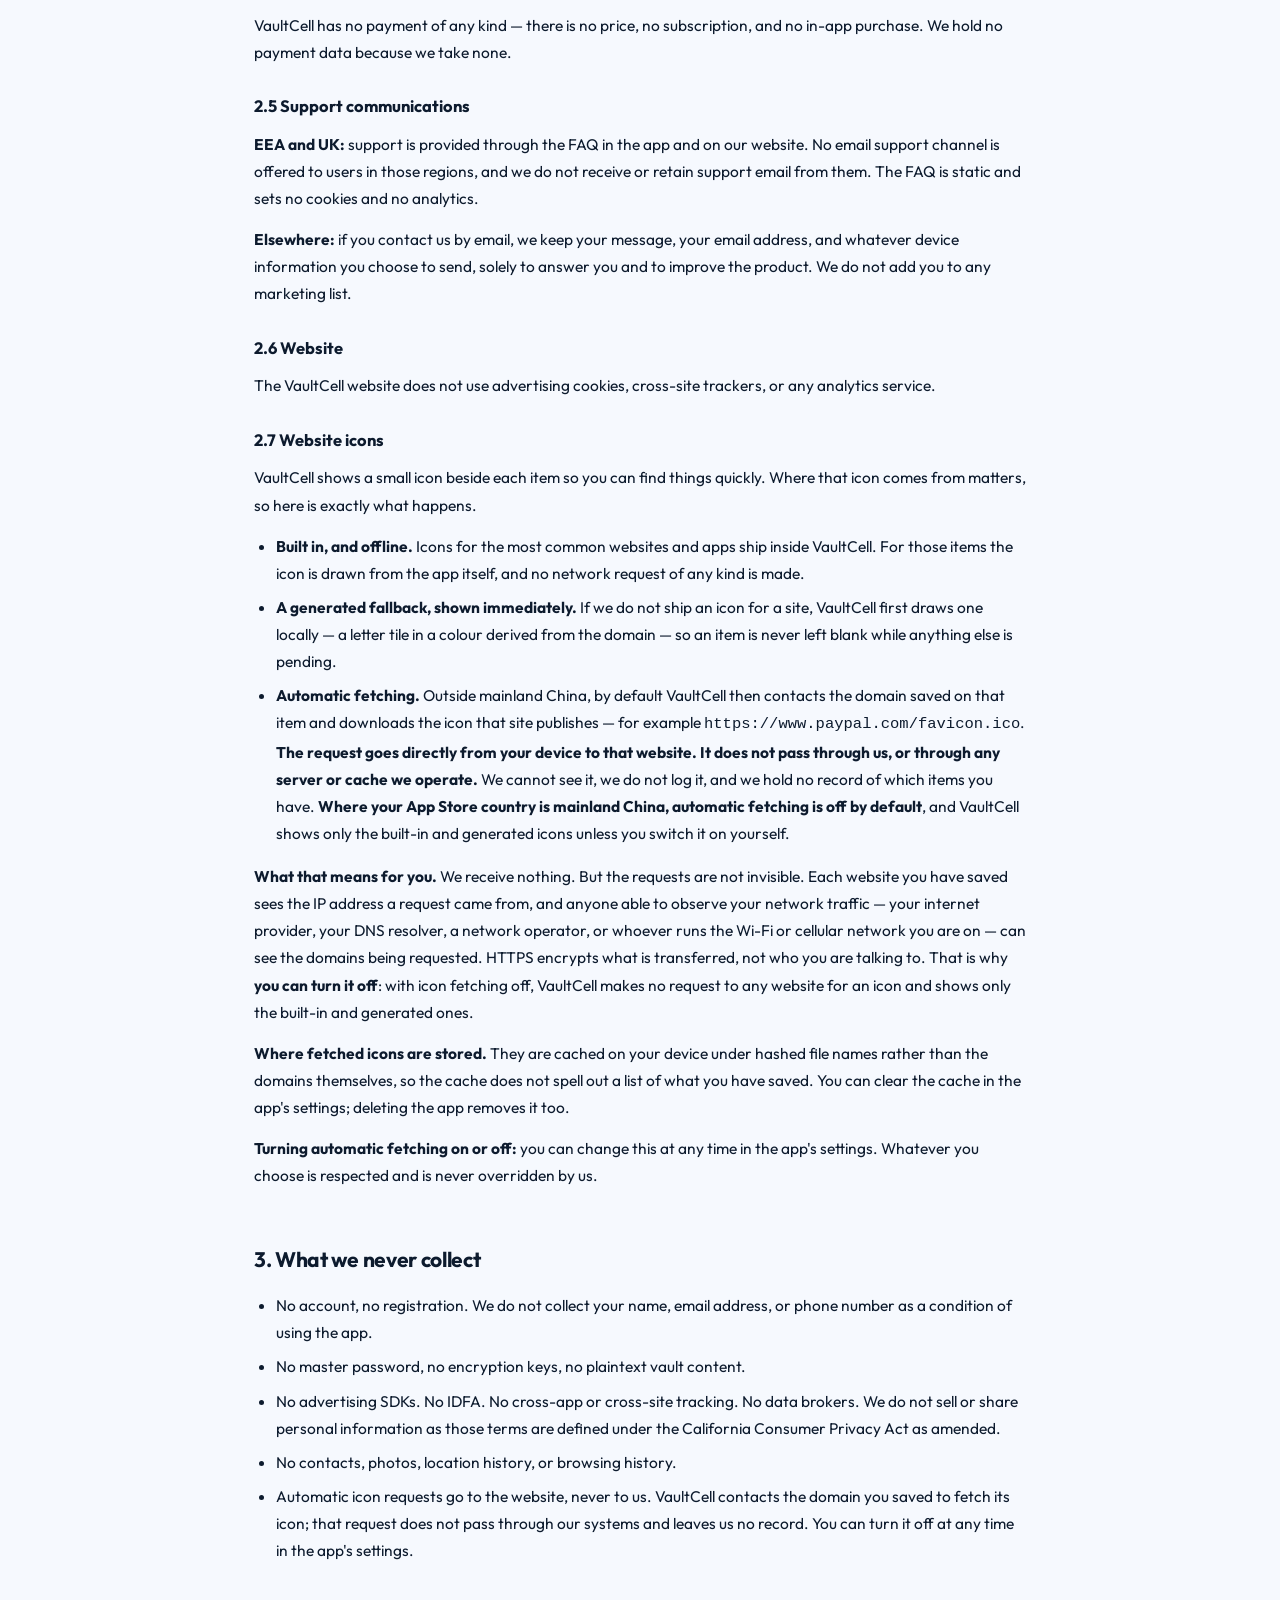
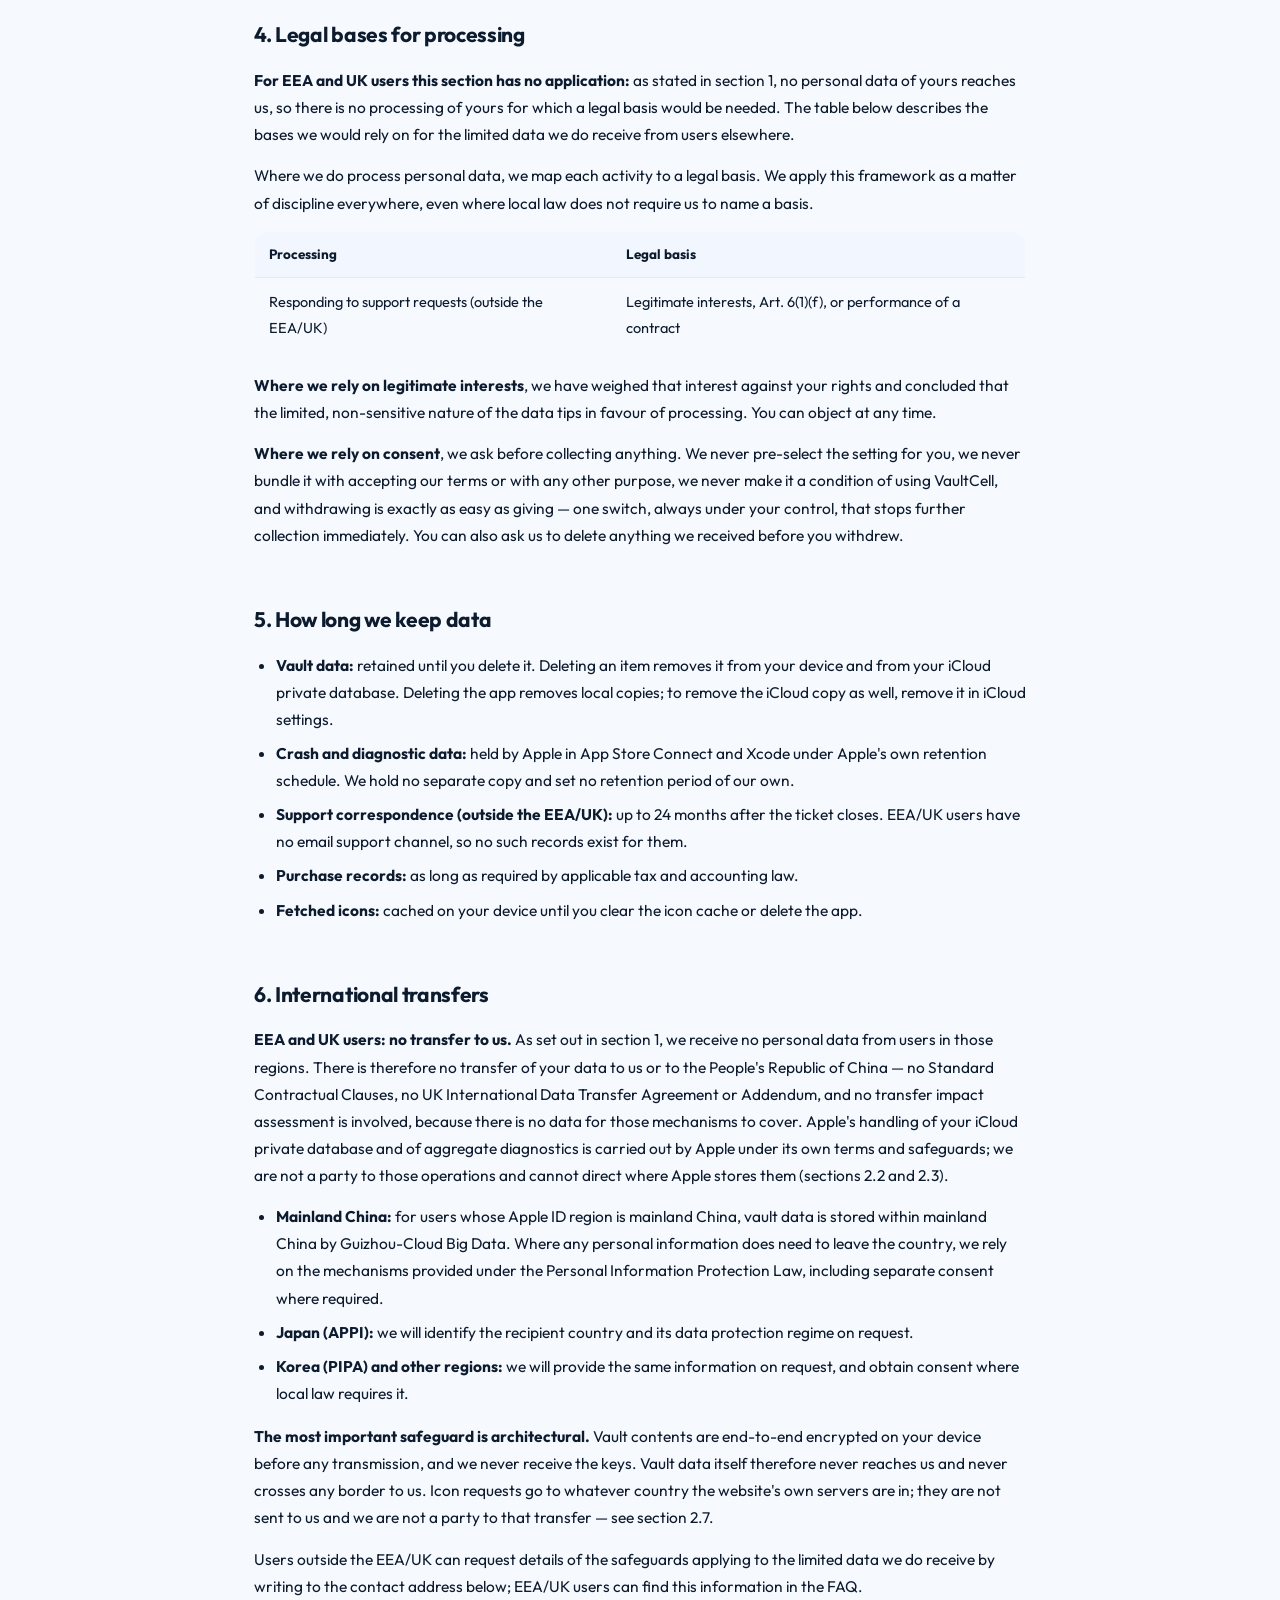
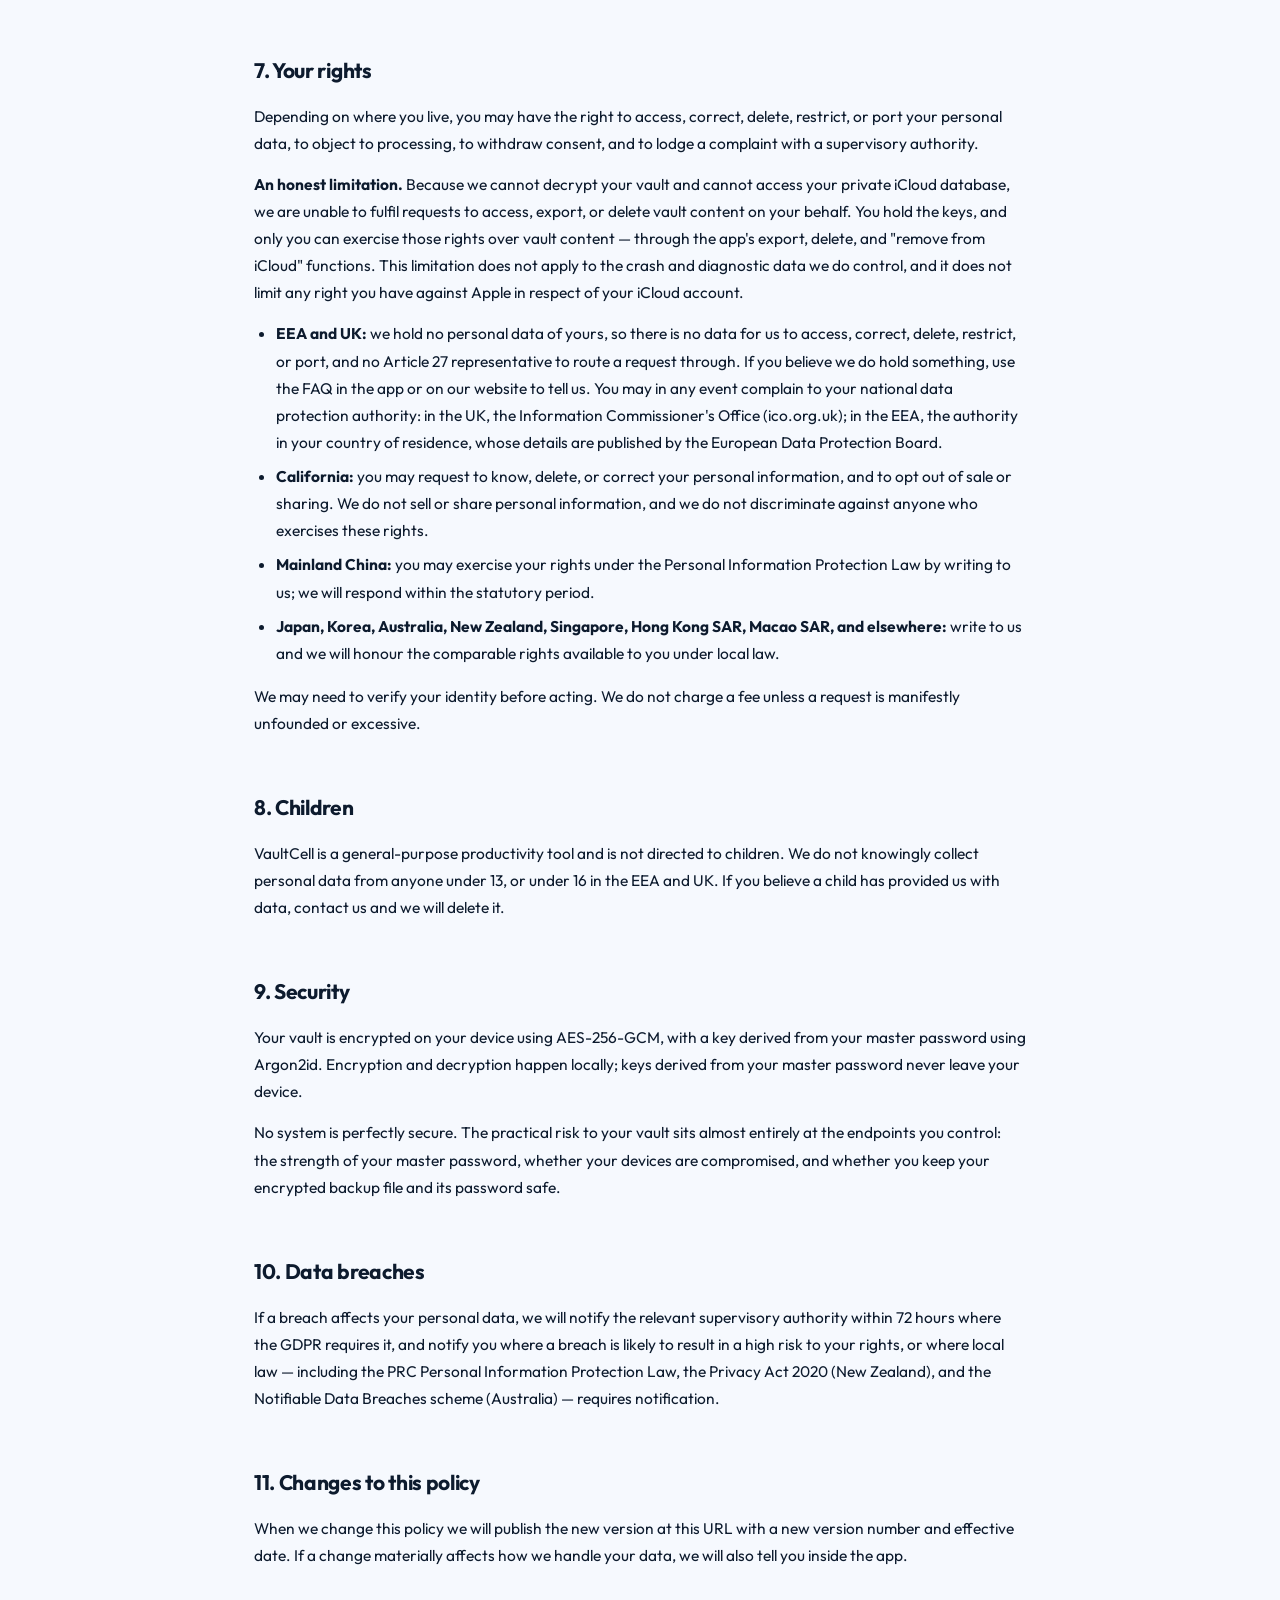
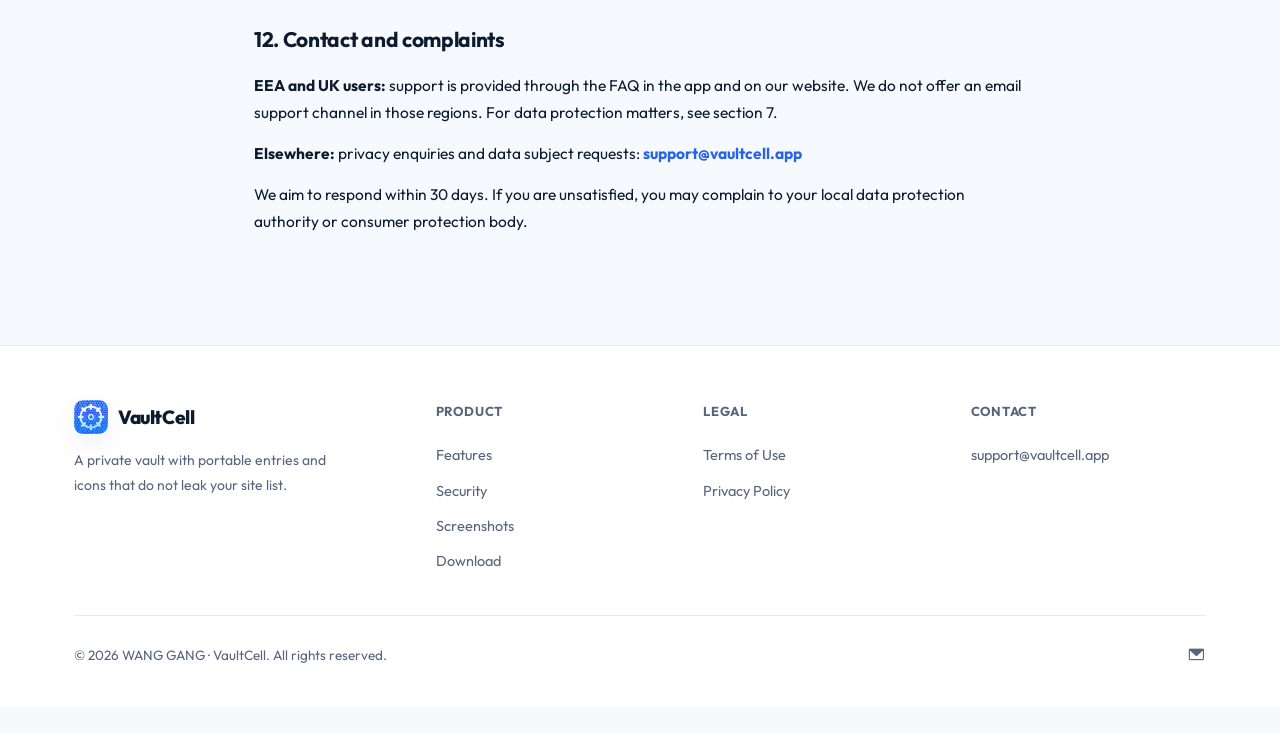
==== commit eb39e668: "Fix landing copy accuracy and unify privacy claims; self-host font and add social metadata" ====
--- a/privacy.html
+++ b/privacy.html
@@ -4,7 +4,7 @@
 <meta charset="UTF-8" />
 <meta name="viewport" content="width=device-width, initial-scale=1.0" />
 <title>Privacy Policy · VaultCell</title>
-<meta name="description" content="How VaultCell handles your data. Zero-knowledge encryption, CloudKit sync, and the diagnostics we collect." />
+<meta name="description" content="How VaultCell handles your data: local-first encrypted storage, optional iCloud sync, and Apple diagnostics." />
 <meta name="robots" content="index,follow" />
 <link rel="preconnect" href="https://fonts.googleapis.com" />
 <link rel="preconnect" href="https://fonts.gstatic.com" crossorigin />
@@ -309,11 +309,11 @@
   <h2 id="collect">2. What we collect</h2>
 
   <h3>2.1 Vault content</h3>
-  <p>Everything you store in VaultCell — passwords, passkeys, cards, secure notes, and any tags or folder names — is encrypted on your device before it is written to disk or transmitted. We operate no server that holds your vault; synchronization runs through Apple's CloudKit, into the private database tied to your own Apple ID.</p>
-  <p><strong>Your master password is never transmitted, never uploaded, and never stored by us.</strong> It exists only in your memory and, transiently, in your device's memory while the vault is unlocked. We cannot read your vault, and we cannot help you recover it.</p>
+  <p>Sensitive fields — passwords, card details and secure notes — are encrypted on your device with AES-256-GCM before they are written to disk or transmitted. Some entry metadata, such as site names and usernames, is kept in your device's local database in readable form; it never reaches us and leaves the device only if you enable iCloud sync. We operate no server that holds your vault.</p>
+  <p><strong>Your master password is never transmitted, never uploaded, and never stored by us.</strong> It exists only in your memory and, transiently, in your device's memory while the vault is unlocked. We cannot read your vault, and we cannot help you recover it. There is no recovery key held by us: if you lose your master password, your encrypted backup file and its password are the only way back in.</p>
 
   <h3>2.2 iCloud and CloudKit</h3>
-  <p>Synchronization uses Apple's CloudKit framework. Your encrypted vault is written to your personal iCloud private database. We have no administrative access to that database, no export tooling against it, and no ability to enumerate its contents.</p>
+  <p>Synchronization uses Apple's CloudKit framework. <strong>iCloud sync is optional and off by default.</strong> Only after you turn it on are encrypted records written to your personal iCloud private database. We have no administrative access to that database, no export tooling against it, and no ability to enumerate its contents.</p>
   <p>Where you share a vault with another person, sharing is handled by CloudKit's sharing mechanism. Invitees receive the same ciphertext you hold; they can only decrypt it with the key material you share with them separately.</p>
   <div class="note">
     <p><b>Storage region.</b> For users whose Apple ID country or region is mainland China, iCloud and CloudKit services are operated by Guizhou-Cloud Big Data Industrial Development Co., Ltd. (云上贵州), and vault data remains stored within mainland China. For all other users, including users in the EEA and the UK, data may be stored and processed in the United States, in European countries where Apple operates its own data centres, and in other countries where Apple operates its infrastructure.</p>
@@ -428,7 +428,7 @@
 
   <h2 id="security">9. Security</h2>
   <p>Your vault is encrypted on your device using AES-256-GCM, with a key derived from your master password using Argon2id. Encryption and decryption happen locally; keys derived from your master password never leave your device.</p>
-  <p>No system is perfectly secure. The practical risk to your vault sits almost entirely at the endpoints you control: the strength of your master password, whether your devices are compromised, and whether your recovery key is stored safely.</p>
+  <p>No system is perfectly secure. The practical risk to your vault sits almost entirely at the endpoints you control: the strength of your master password, whether your devices are compromised, and whether you keep your encrypted backup file and its password safe.</p>
 
   <h2 id="breach">10. Data breaches</h2>
   <p>If a breach affects your personal data, we will notify the relevant supervisory authority within 72 hours where the GDPR requires it, and notify you where a breach is likely to result in a high risk to your rights, or where local law — including the PRC Personal Information Protection Law, the Privacy Act 2020 (New Zealand), and the Notifiable Data Breaches scheme (Australia) — requires notification.</p>
@@ -484,11 +484,11 @@
   <h2 id="zh-collect">2. 我们收集哪些信息</h2>
 
   <h3>2.1 保险库内容</h3>
-  <p>你存入 VaultCell 的全部内容——密码、通行密钥、卡片、安全笔记，以及标签与文件夹名称——在写入磁盘或传输之前已在你的设备上加密。我们不运营任何存储你保险库的服务器，同步通过 Apple 的 CloudKit 在你本人 Apple ID 对应的私有数据库中进行。</p>
-  <p><strong>你的主密码不会被传输、不会被上传、不会被我们存储。</strong>它只存在于你的记忆中，以及在保险库解锁期间短暂存在于设备内存中。我们无法读取你的保险库，也无法帮你找回主密码。</p>
+  <p>敏感字段——密码、卡片详情和安全笔记——在写入磁盘或传输之前，已在你的设备上使用 AES-256-GCM 加密。部分条目元数据（例如站点名称和用户名）以可读形式存放在你设备的本地数据库中；这些数据绝不会到达我们，也只有当你开启 iCloud 同步时才会离开设备。我们不运营任何存储你保险库的服务器。</p>
+  <p><strong>你的主密码不会被传输、不会被上传、不会被我们存储。</strong>它只存在于你的记忆中，以及在保险库解锁期间短暂存在于设备内存中。我们无法读取你的保险库，也无法帮你找回主密码。我们手中没有恢复密钥：一旦遗失主密码，你的加密备份文件及其密码是唯一的恢复途径。</p>
 
   <h3>2.2 iCloud 与 CloudKit</h3>
-  <p>同步使用 Apple 的 CloudKit 框架，你的加密保险库写入你个人的 iCloud 私有数据库。我们对该数据库没有管理权限，没有任何导出工具，也无法枚举其中的内容。</p>
+  <p>同步使用 Apple 的 CloudKit 框架。<strong>iCloud 同步为可选功能，默认关闭。</strong>只有在你手动开启后，加密记录才会写入你个人的 iCloud 私有数据库。我们对该数据库没有管理权限，没有任何导出工具，也无法枚举其中的内容。</p>
   <p>当你与他人共享保险库时，共享通过 CloudKit 的共享机制完成。受邀者拿到的与你持有的是同一份密文，只能使用你另行分享给他们的密钥材料解密。</p>
   <div class="note">
     <p><b>存储区域。</b>若你的 Apple ID 国家或地区为中国大陆，iCloud 与 CloudKit 服务由云上贵州大数据产业发展有限公司运营，保险库数据存储于中国大陆境内。包括欧洲经济区和英国用户在内的其他用户，其数据可能存储和处理于美国、Apple 自有数据中心的所在欧洲国家，以及 Apple 运营基础设施的其他国家／地区。</p>
@@ -603,7 +603,7 @@
 
   <h2 id="zh-security">9. 安全措施</h2>
   <p>你的保险库在设备上使用 AES-256-GCM 加密，密钥由主密码经 Argon2id 派生。加解密均在本地完成，由主密码派生的密钥永不离开你的设备。</p>
-  <p>没有绝对安全的系统。你的保险库实际风险几乎全部集中在你可控的端点上：主密码强度、设备是否被入侵、恢复密钥是否妥善保管。</p>
+  <p>没有绝对安全的系统。你的保险库实际风险几乎全部集中在你可控的端点上：主密码强度、设备是否被入侵，以及你是否妥善保管加密备份文件及其密码。</p>
 
   <h2 id="zh-breach">10. 数据泄露</h2>
   <p>若发生影响你个人信息的安全事件，我们将在 GDPR 要求的 72 小时内通知相关监管机构；若泄露可能对你的权利造成高风险，或当地法律（包括《个人信息保护法》、新西兰《2020 年隐私法》、澳大利亚强制数据泄露通报制度）要求通知，我们将通知你。</p>
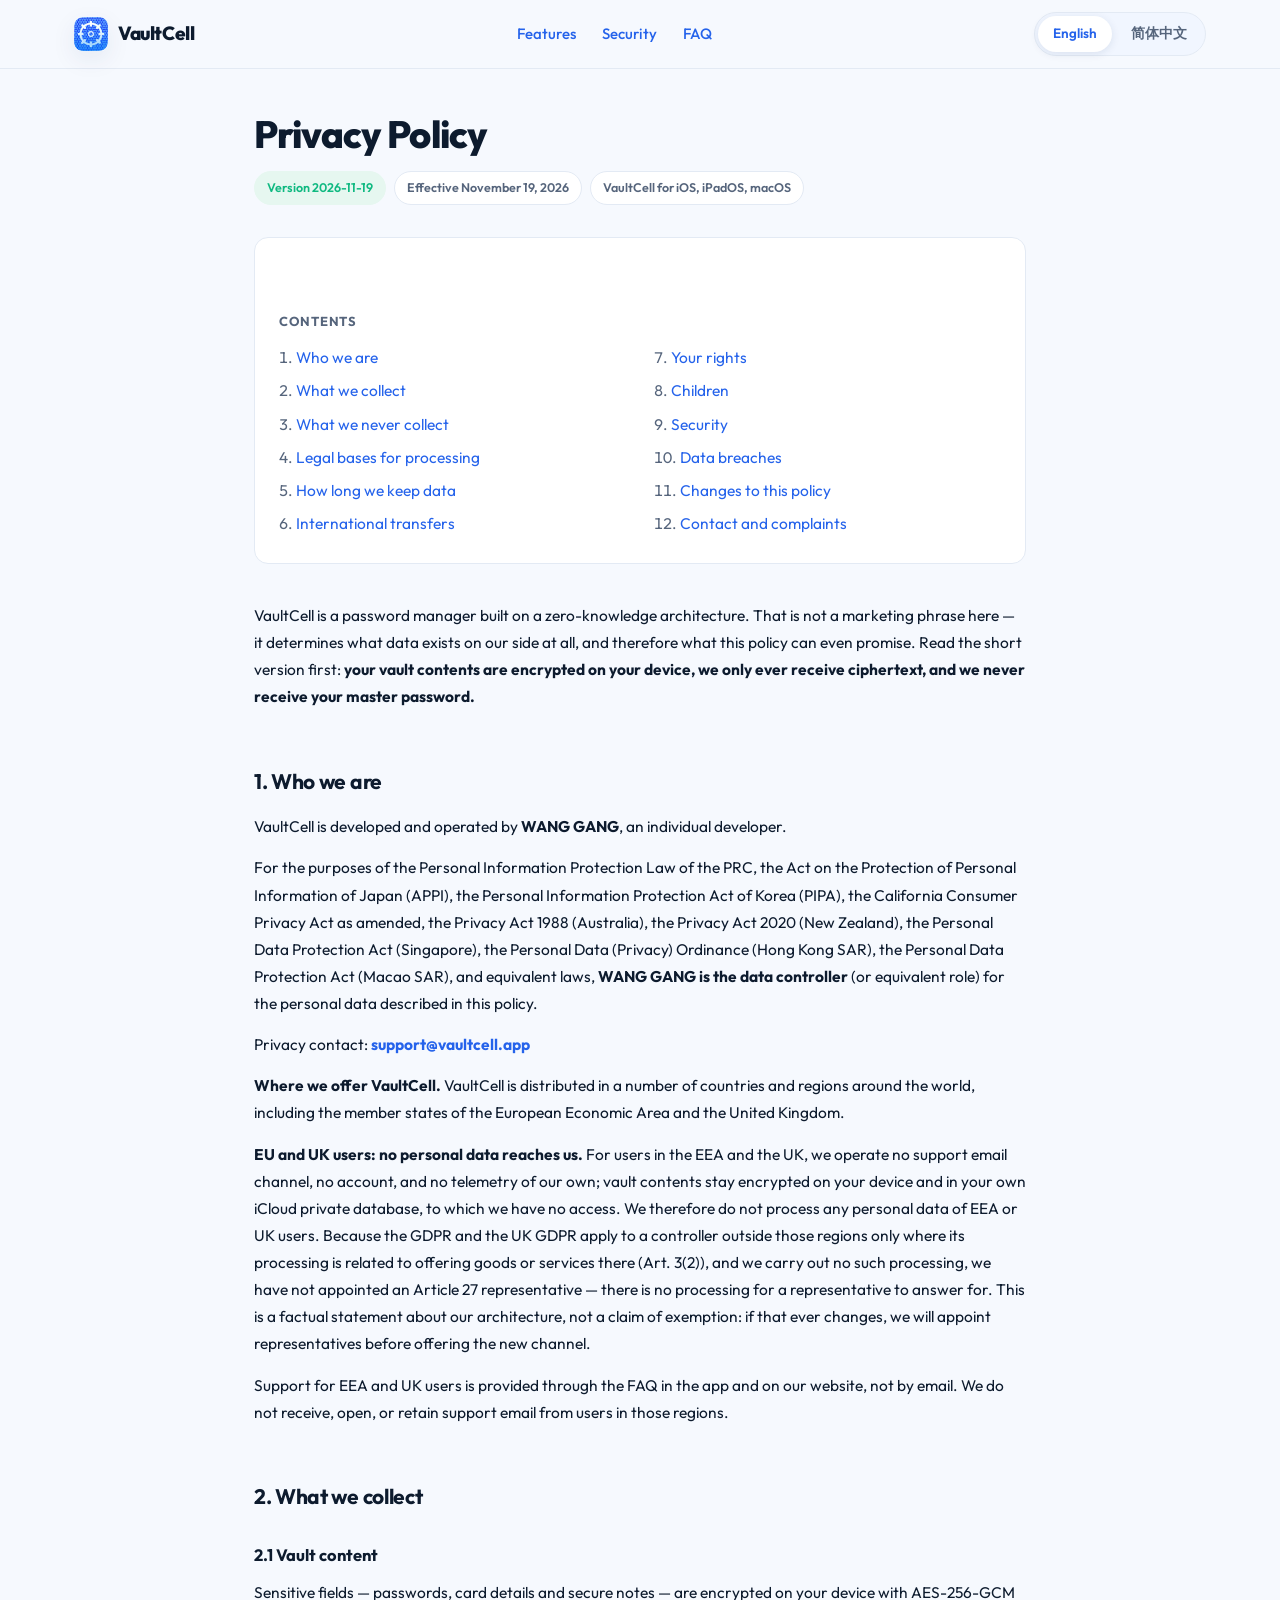
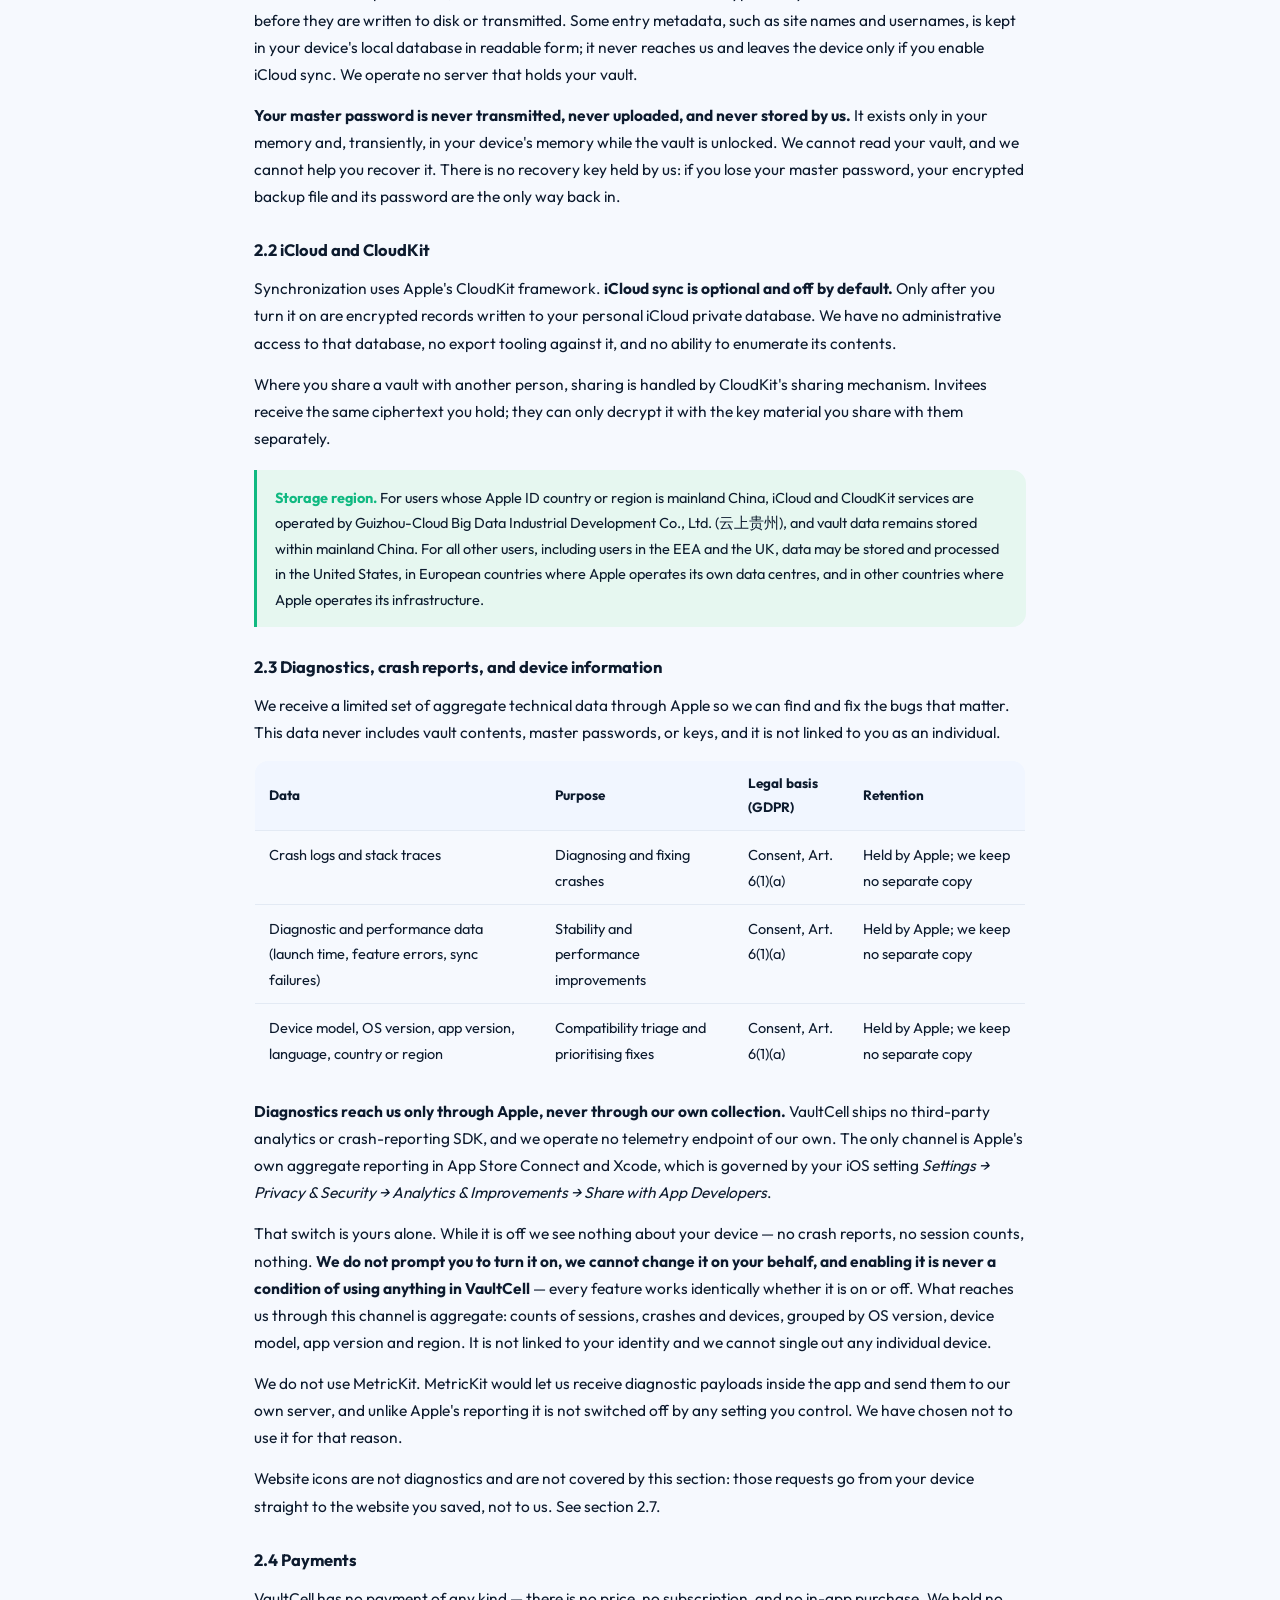
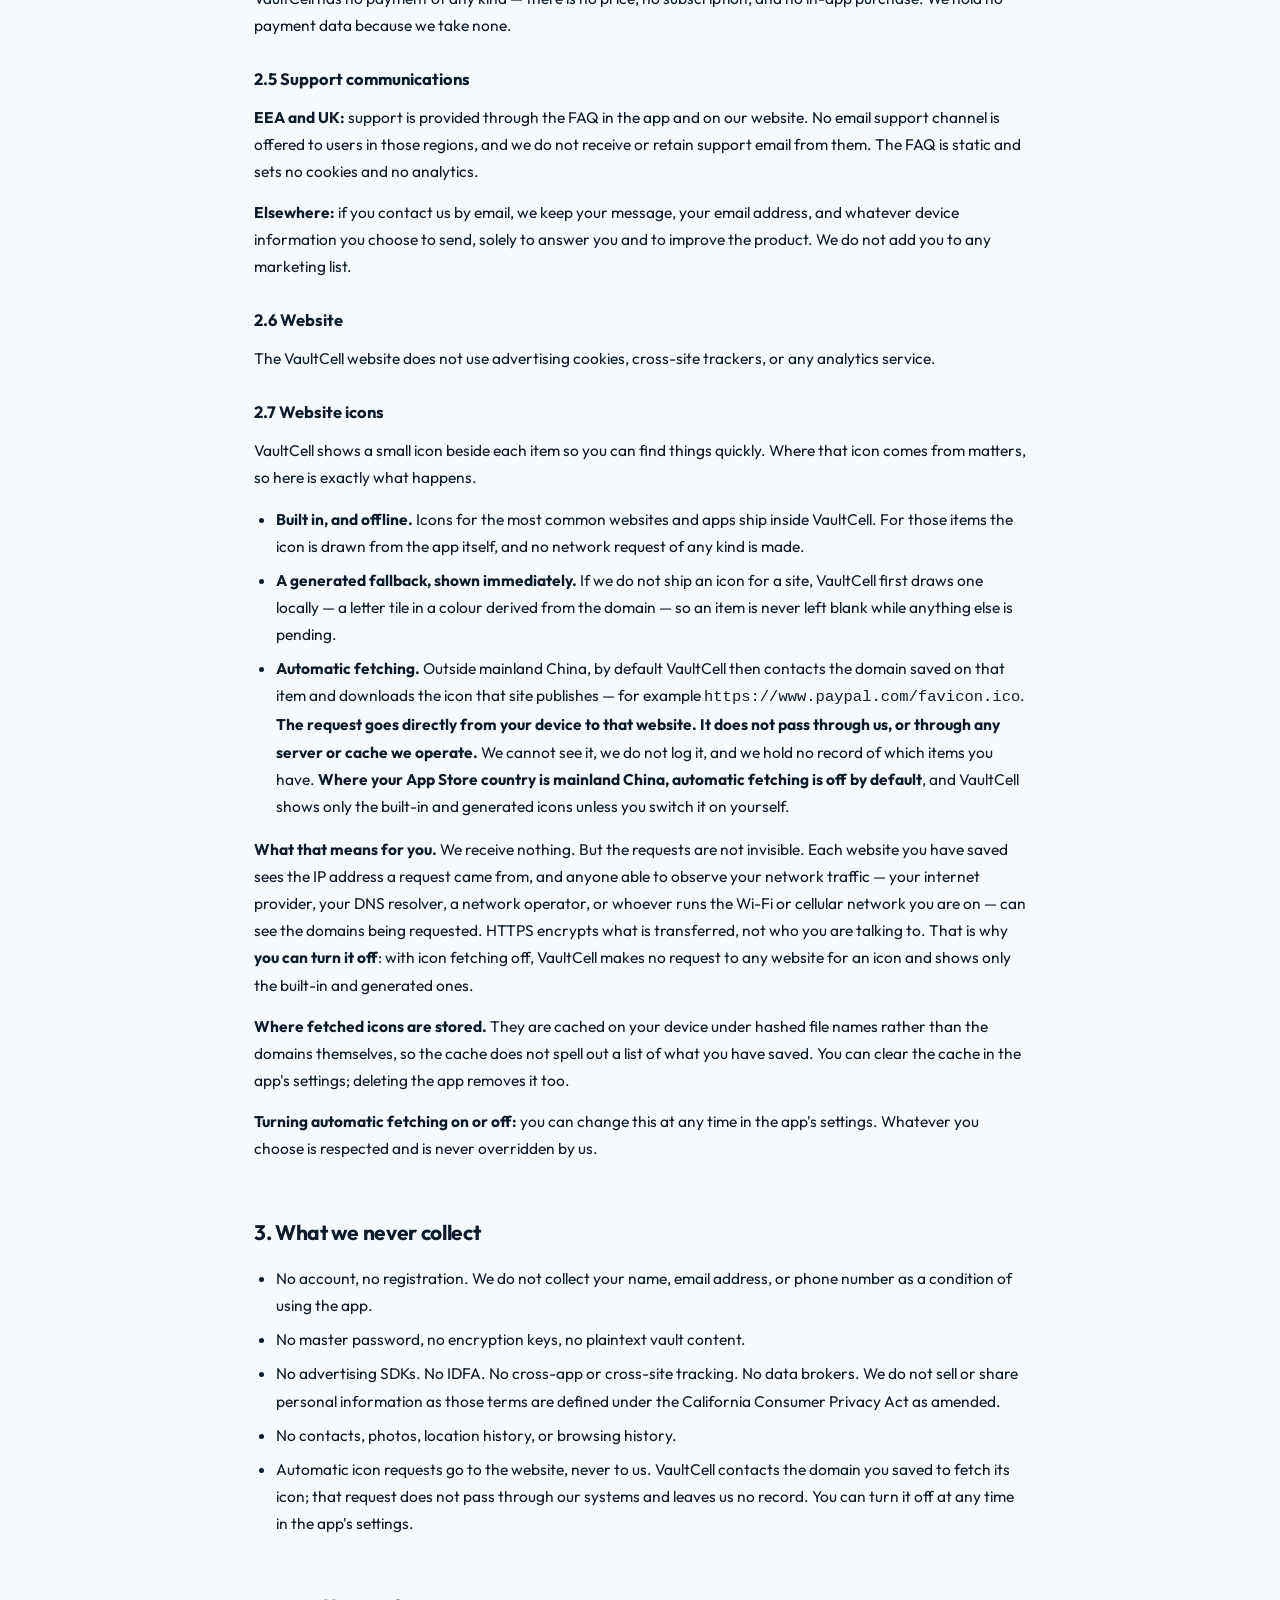
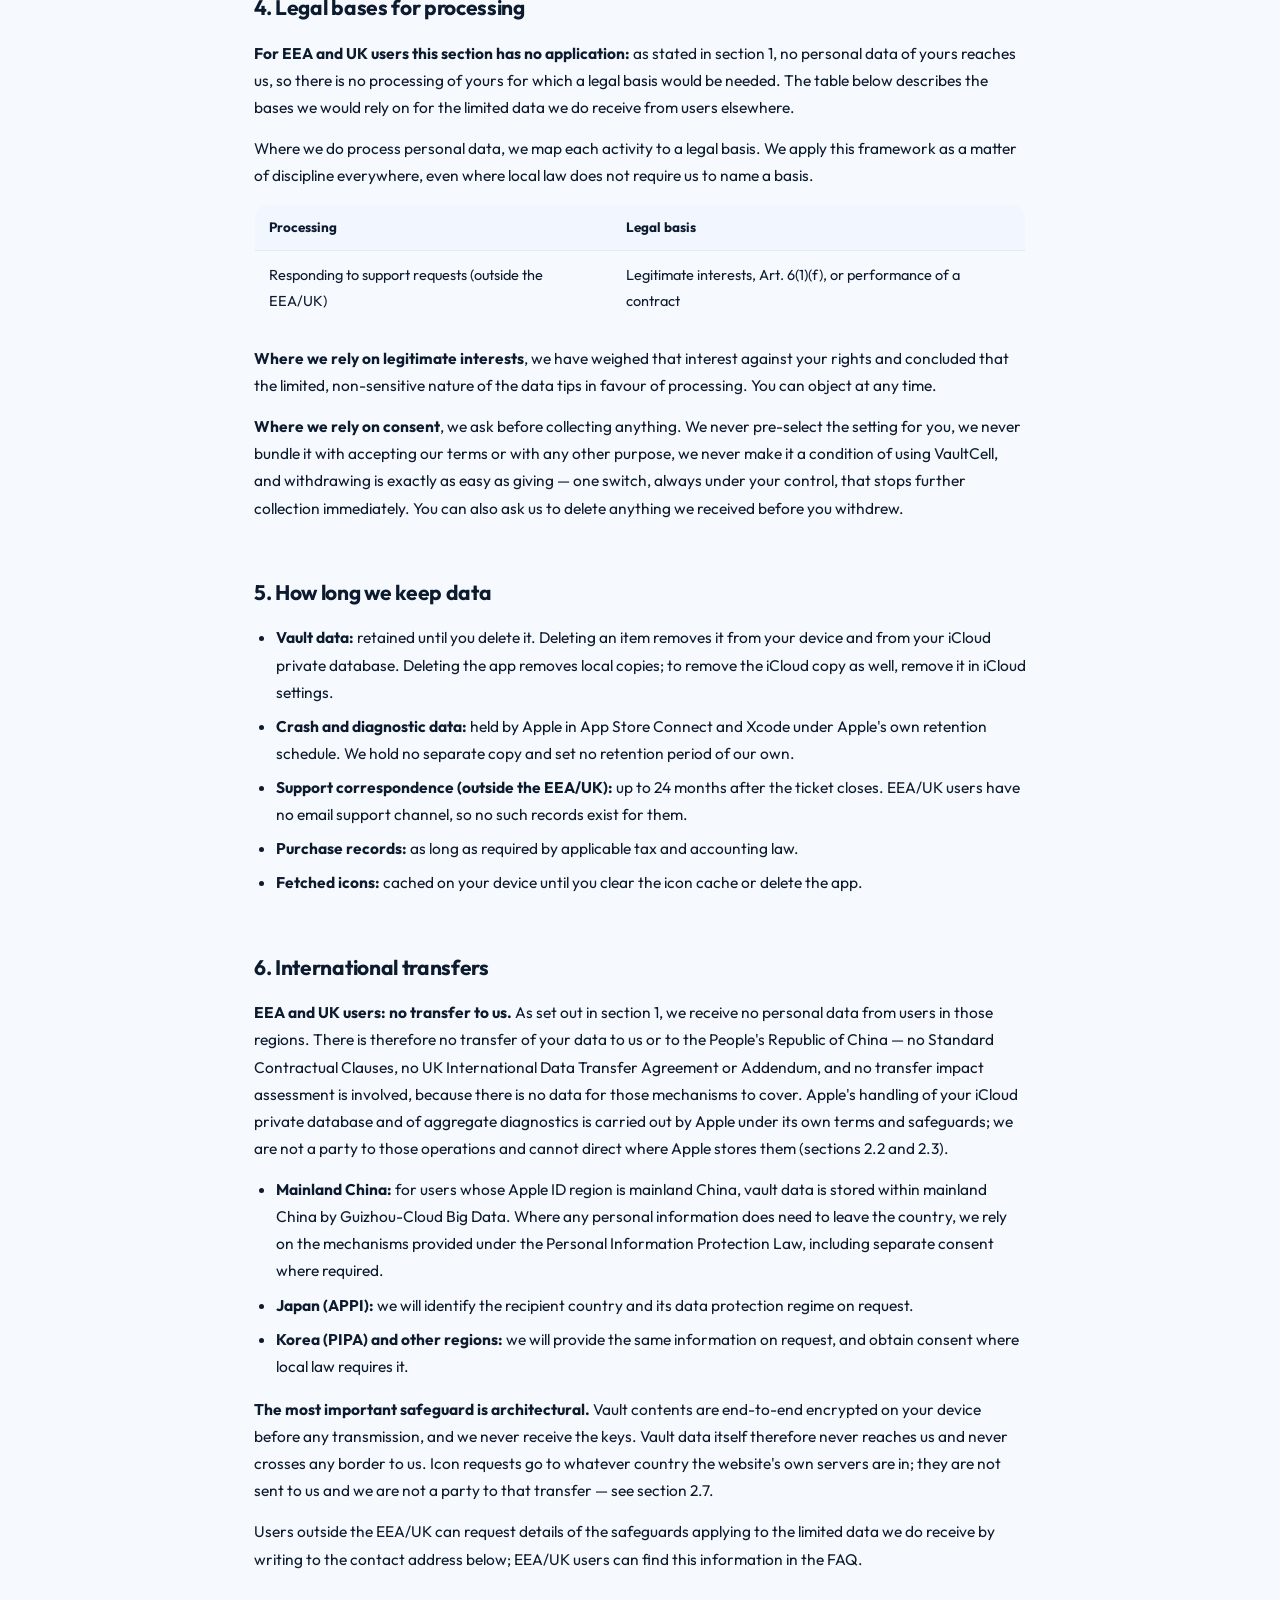
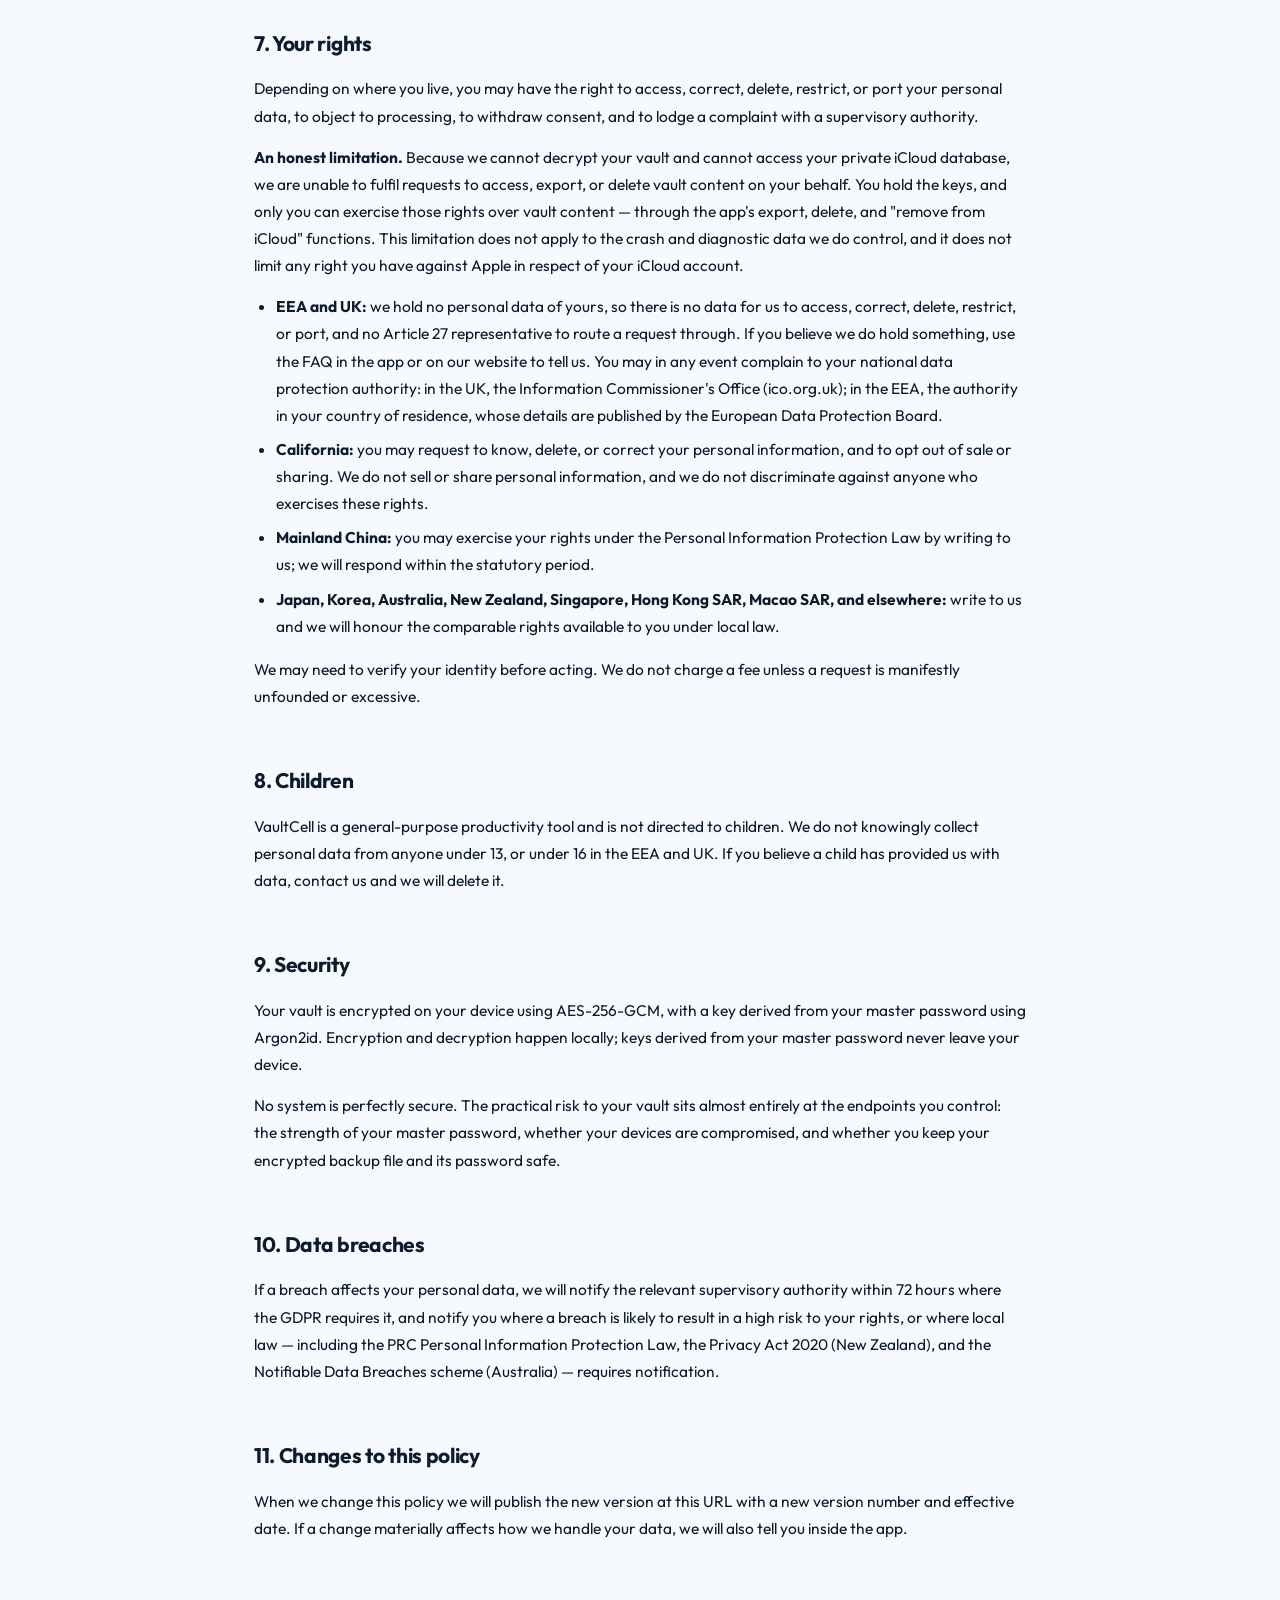
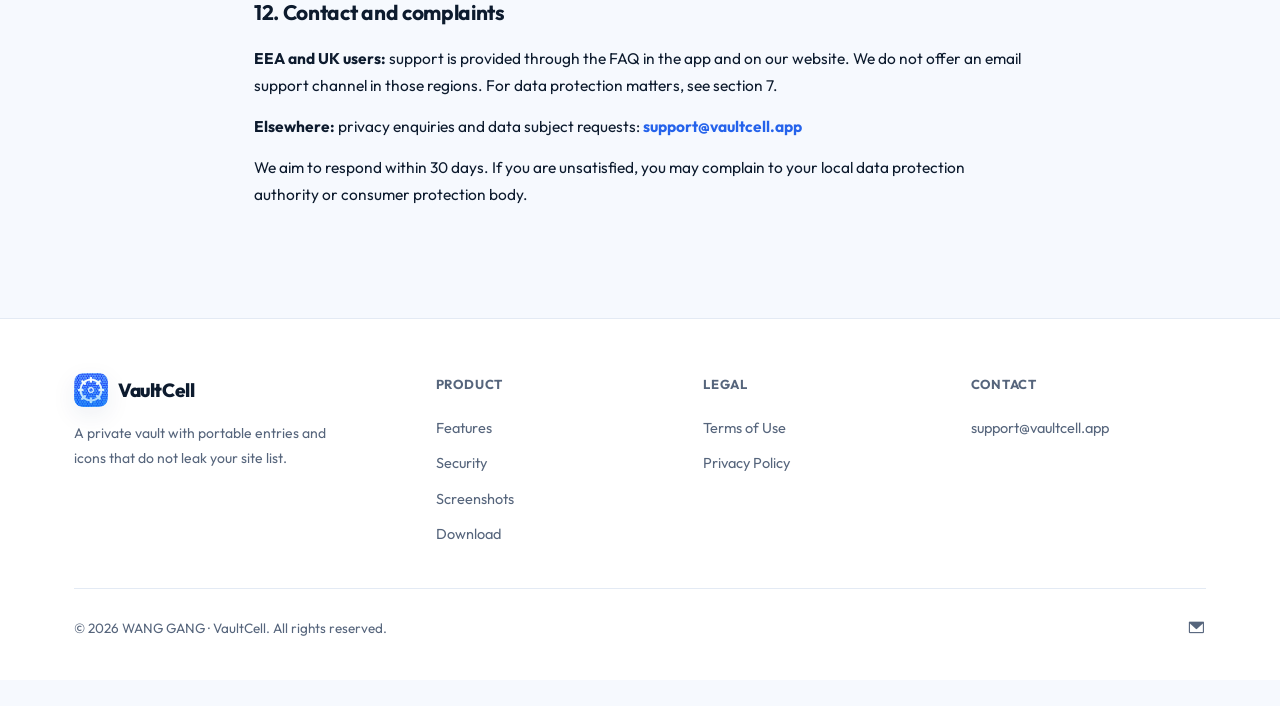
==== commit 3ee5c892: "Simplify developer identity wording in privacy policy" ====
--- a/privacy.html
+++ b/privacy.html
@@ -299,7 +299,7 @@
   <p>VaultCell is a password manager built on a zero-knowledge architecture. That is not a marketing phrase here — it determines what data exists on our side at all, and therefore what this policy can even promise. Read the short version first: <strong>your vault contents are encrypted on your device, we only ever receive ciphertext, and we never receive your master password.</strong></p>
 
   <h2 id="who">1. Who we are</h2>
-  <p>VaultCell is developed and operated by <strong>WANG GANG</strong>, an individual developer acting as a sole proprietor based in the People's Republic of China.</p>
+  <p>VaultCell is developed and operated by <strong>WANG GANG</strong>, an individual developer.</p>
   <p>For the purposes of the Personal Information Protection Law of the PRC, the Act on the Protection of Personal Information of Japan (APPI), the Personal Information Protection Act of Korea (PIPA), the California Consumer Privacy Act as amended, the Privacy Act 1988 (Australia), the Privacy Act 2020 (New Zealand), the Personal Data Protection Act (Singapore), the Personal Data (Privacy) Ordinance (Hong Kong SAR), the Personal Data Protection Act (Macao SAR), and equivalent laws, <strong>WANG GANG is the data controller</strong> (or equivalent role) for the personal data described in this policy.</p>
   <p>Privacy contact: <a href="mailto:support@vaultcell.app"><strong>support@vaultcell.app</strong></a></p>
   <p><strong>Where we offer VaultCell.</strong> VaultCell is distributed in a number of countries and regions around the world, including the member states of the European Economic Area and the United Kingdom.</p>
@@ -474,7 +474,7 @@
   <p>VaultCell 是一个采用零知识架构的密码管理器。这在本政策中不是一句营销话术——它直接决定了我们这一侧究竟存在哪些数据，也决定了我们能承诺什么。先看结论：<strong>你的保险库内容在设备上完成加密，我们只会收到密文，并且我们永远不会收到你的主密码。</strong></p>
 
   <h2 id="zh-who">1. 我们是谁</h2>
-  <p>VaultCell 由<strong>WANG GANG</strong>个人开发并运营，开发者为设立于中华人民共和国的个体工商户性质的个人开发者。</p>
+  <p>VaultCell 由<strong>WANG GANG</strong>个人开发并运营。</p>
   <p>就《中华人民共和国个人信息保护法》、日本《个人信息保护法》（APPI）、韩国《个人信息保护法》（PIPA）、《加州消费者隐私法》及其修正案、澳大利亚《1988 年隐私法》、新西兰《2020 年隐私法》、新加坡《个人数据保护法》、中国香港特别行政区《个人资料（私隐）条例》、中国澳门特别行政区《个人资料保护法》及其他适用个人信息法律而言，<strong>WANG GANG 为个人信息处理者</strong>（或同等法律地位的主体）。</p>
   <p>隐私事务联系邮箱：<a href="mailto:support@vaultcell.app"><strong>support@vaultcell.app</strong></a></p>
   <p><strong>服务提供范围。</strong>VaultCell 在全球多个国家和地区分发，其中包括欧洲经济区各成员国与英国。</p>
